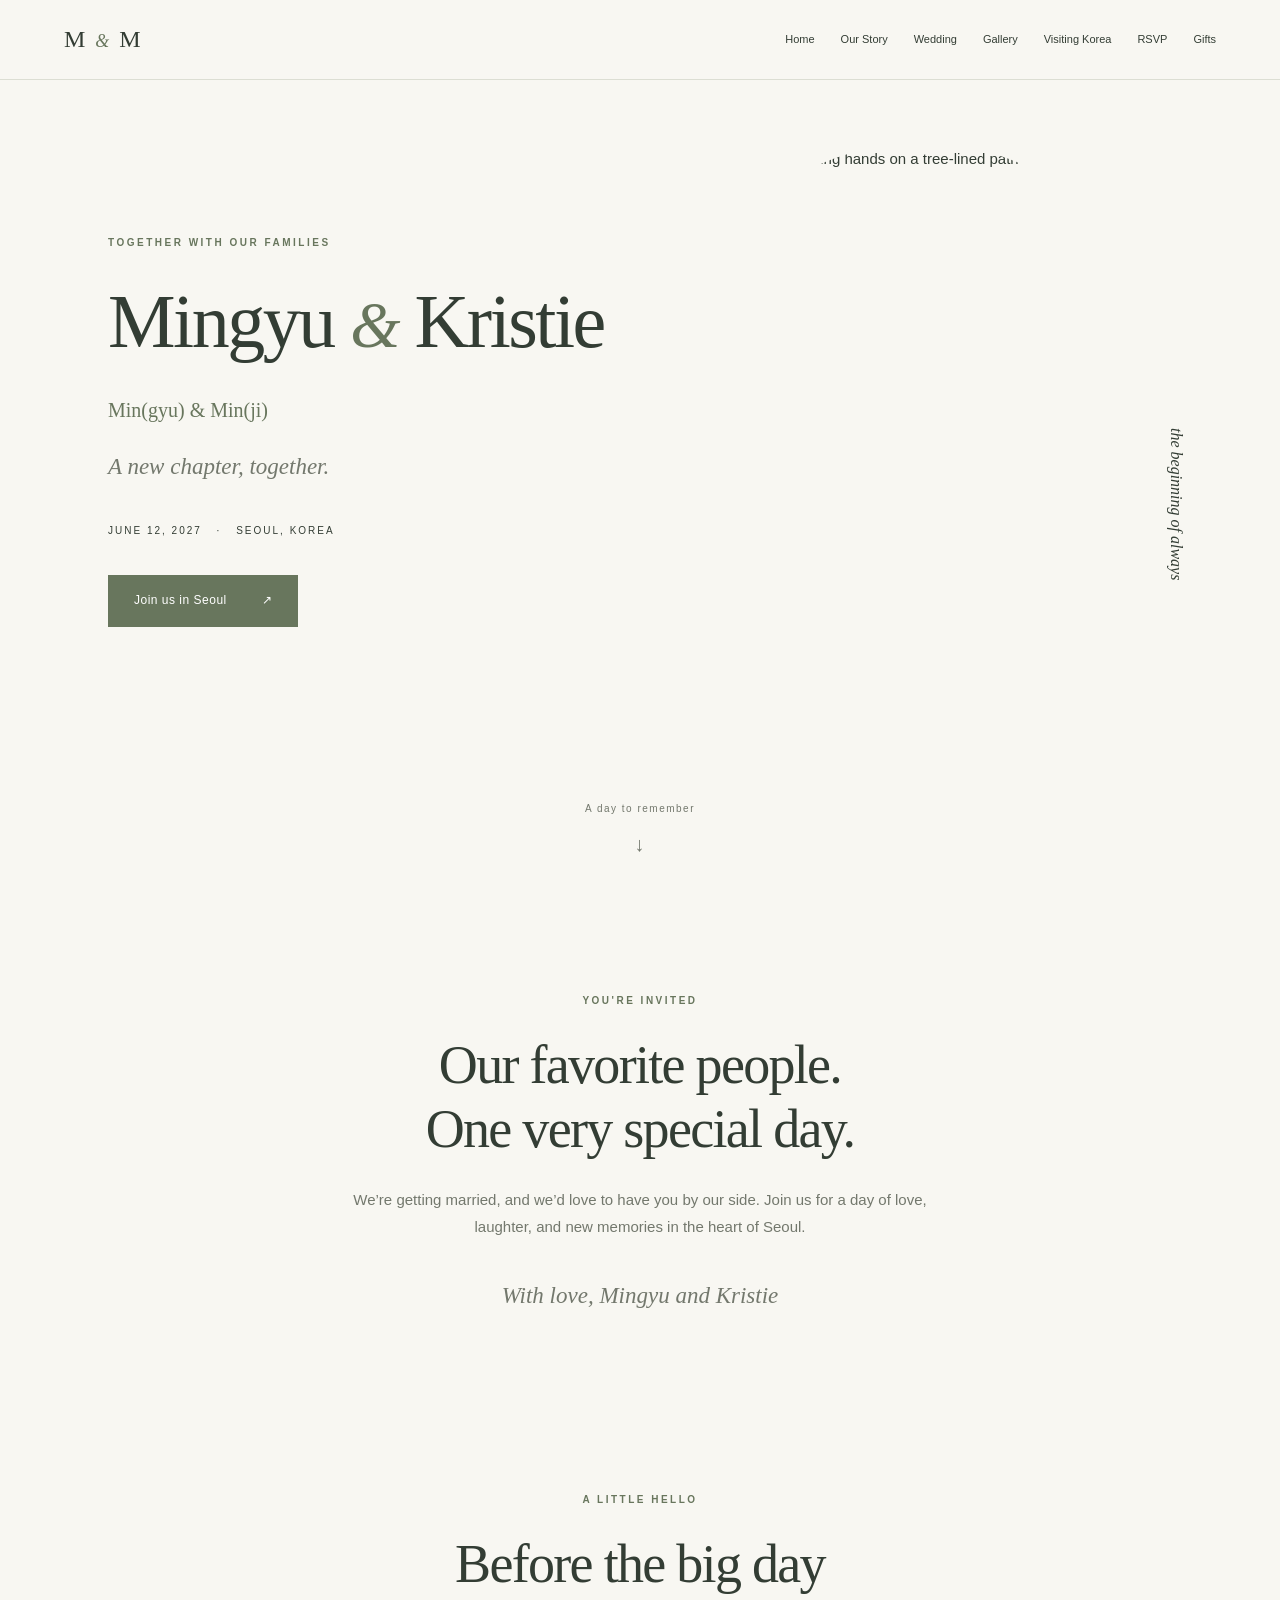
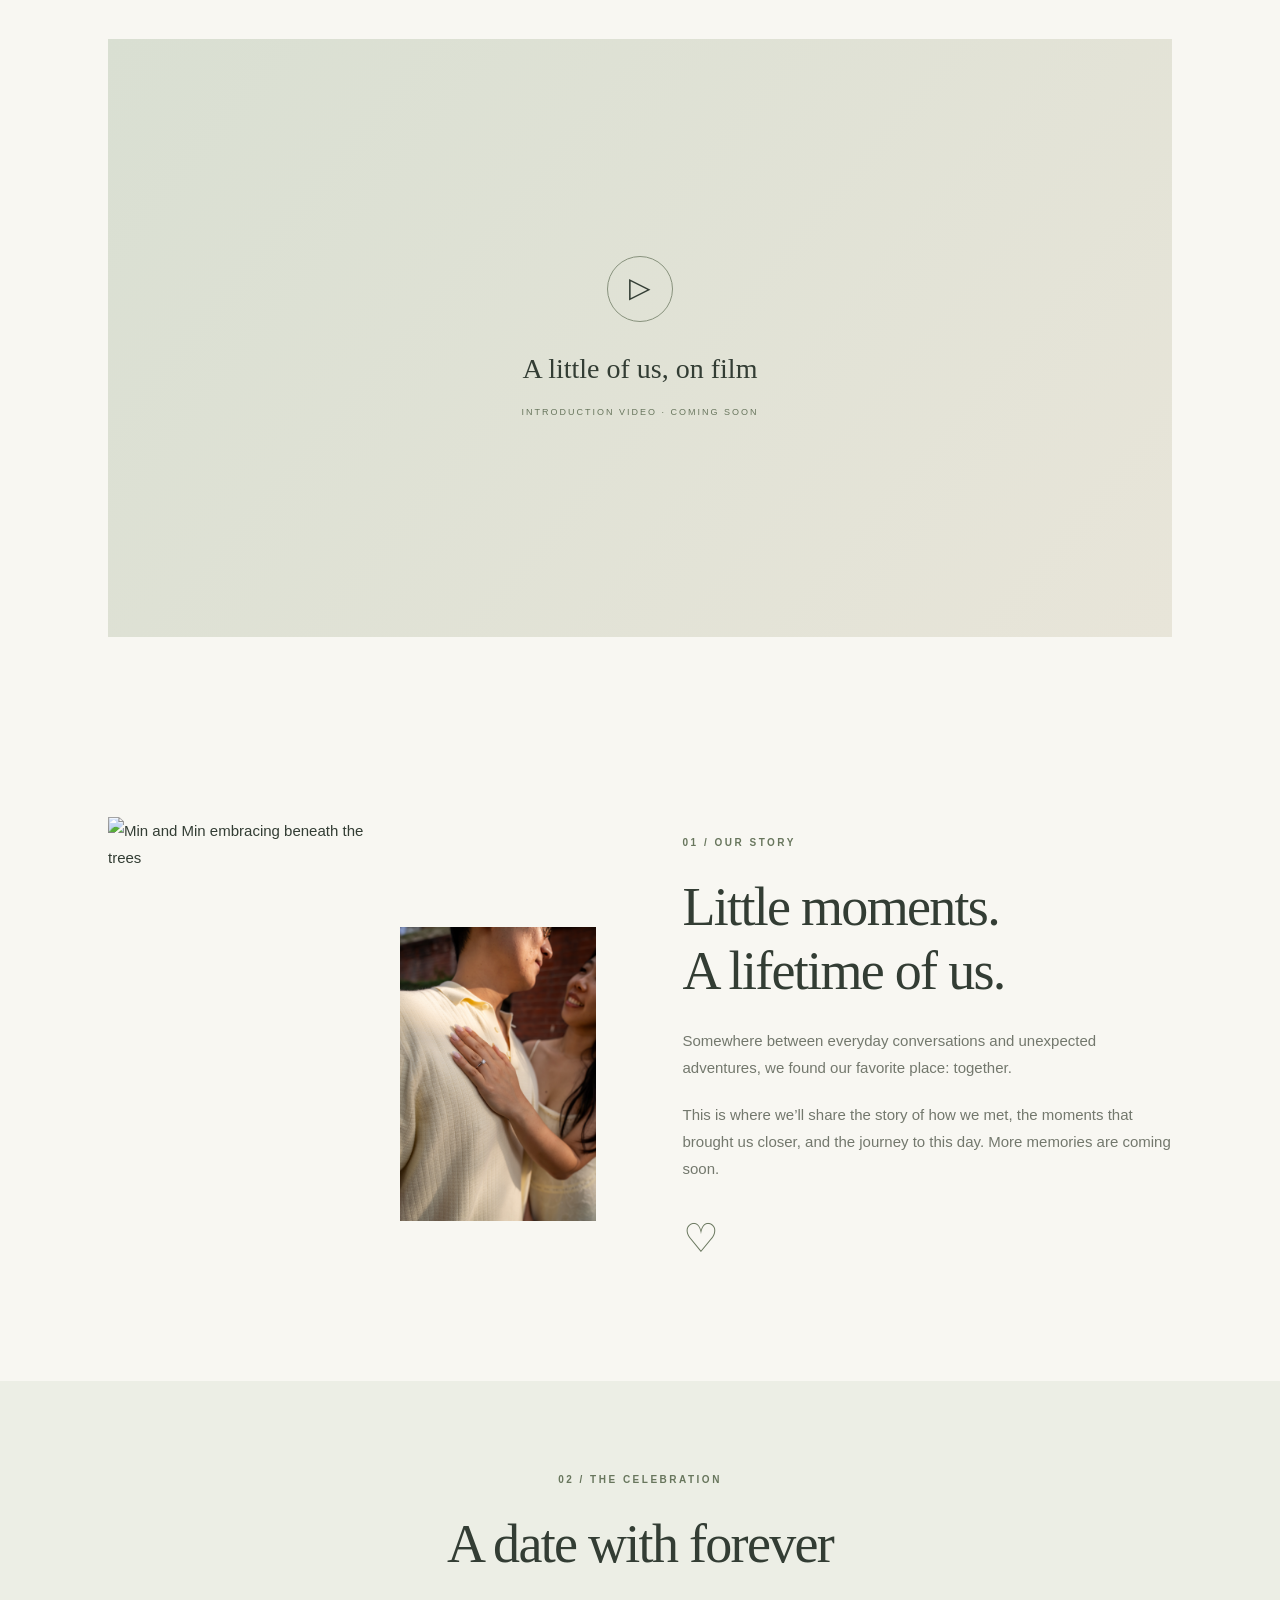
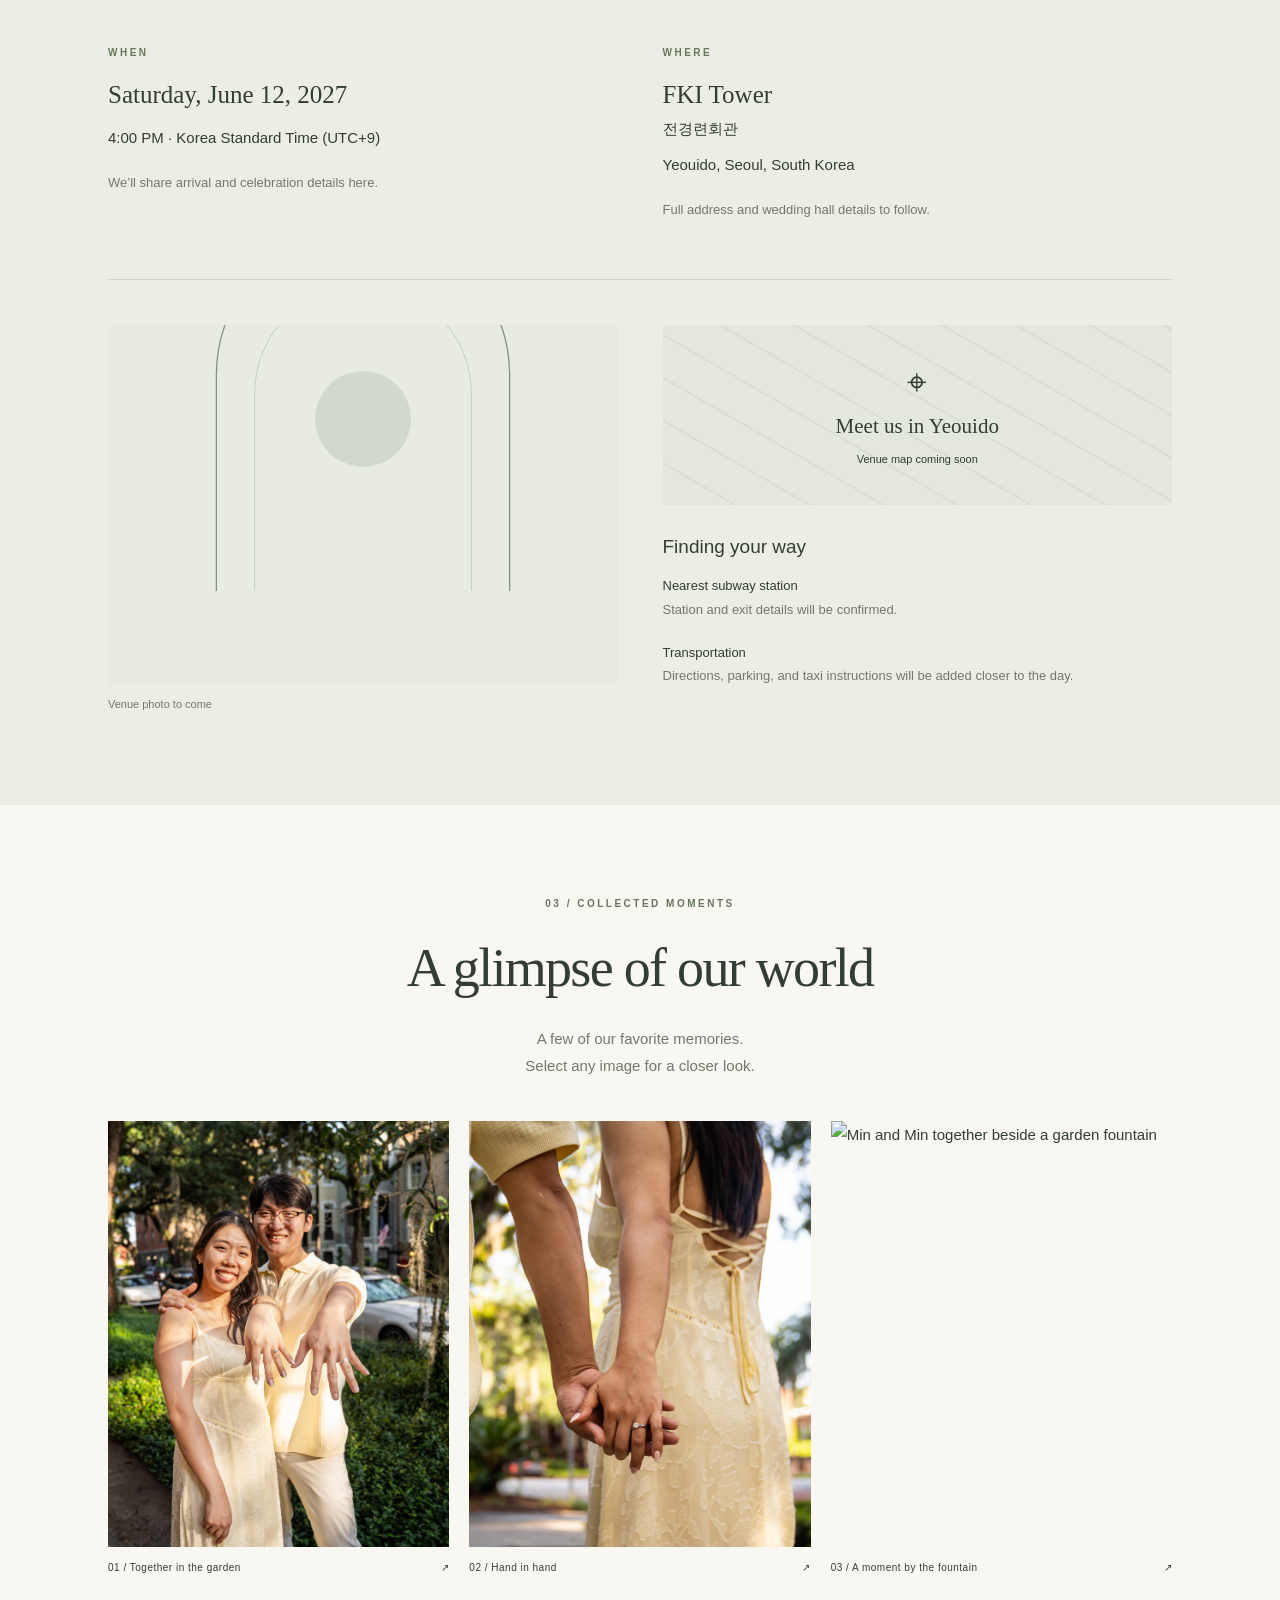
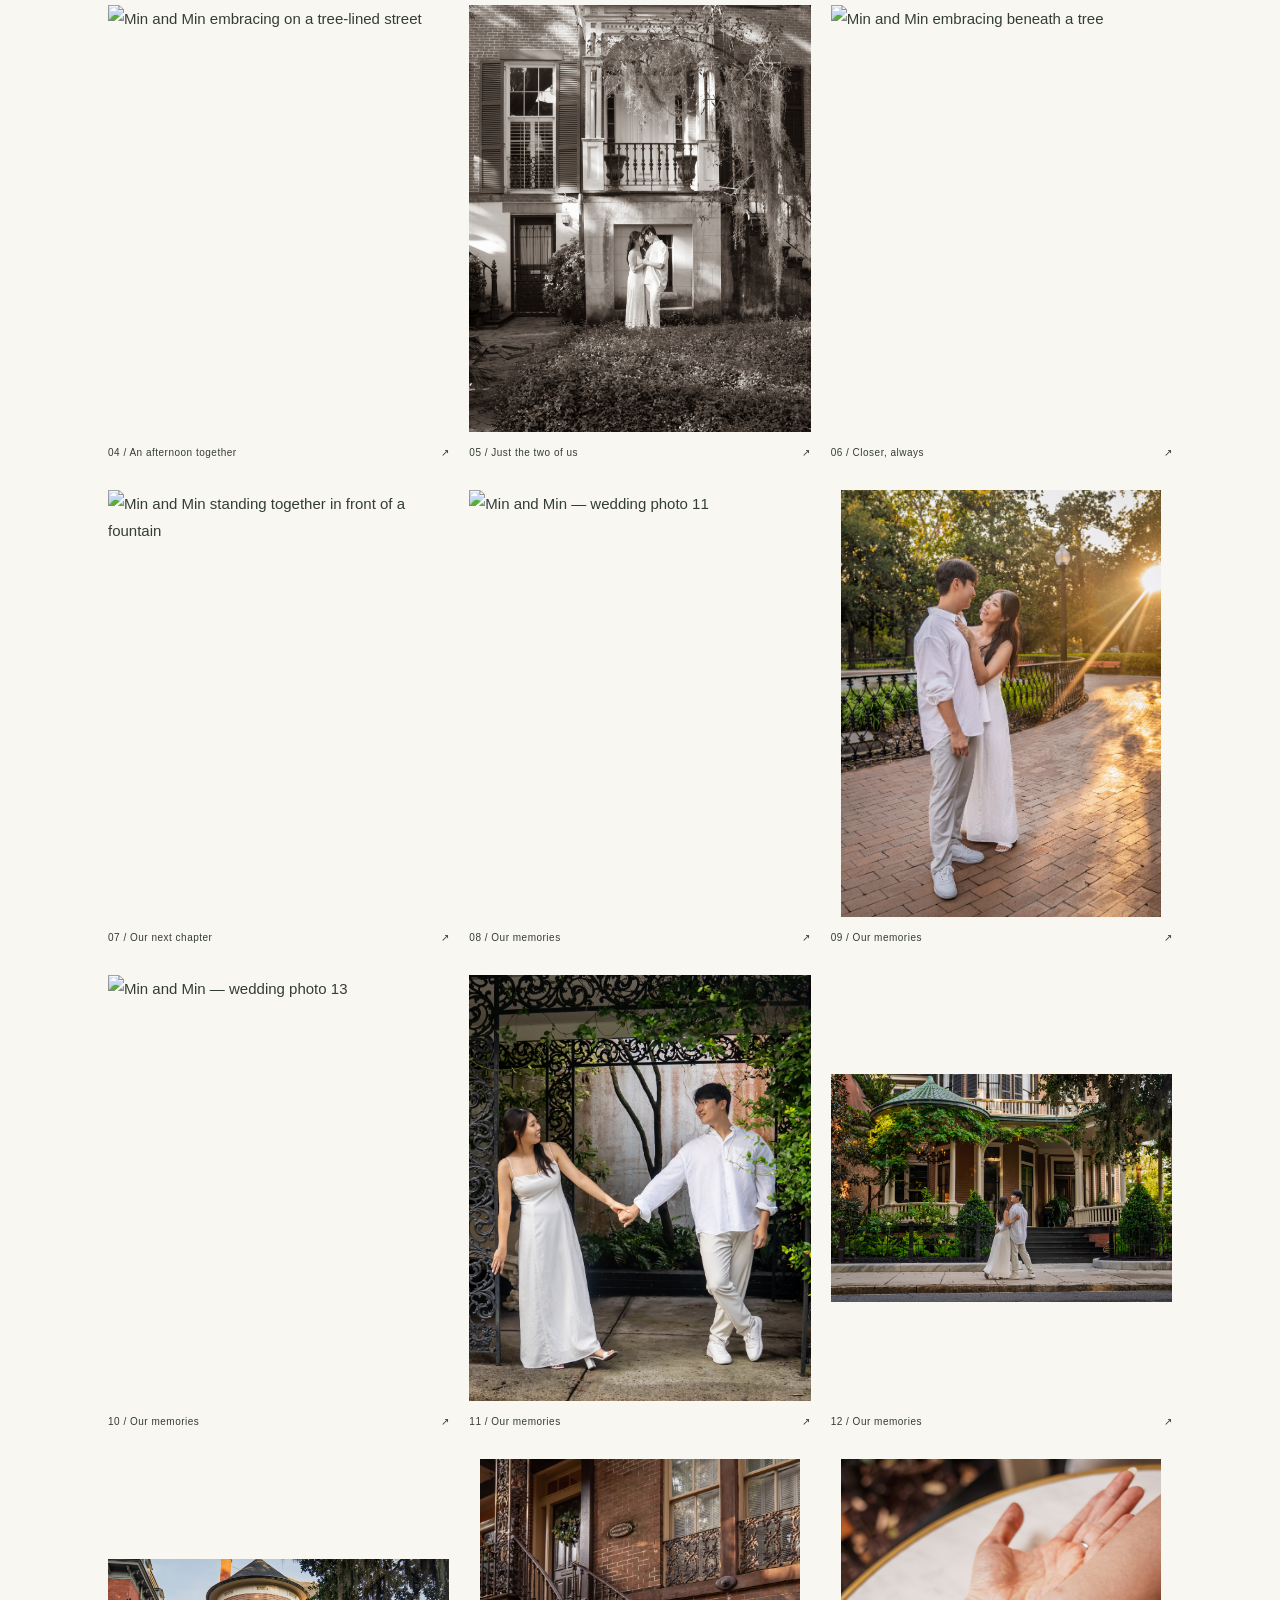
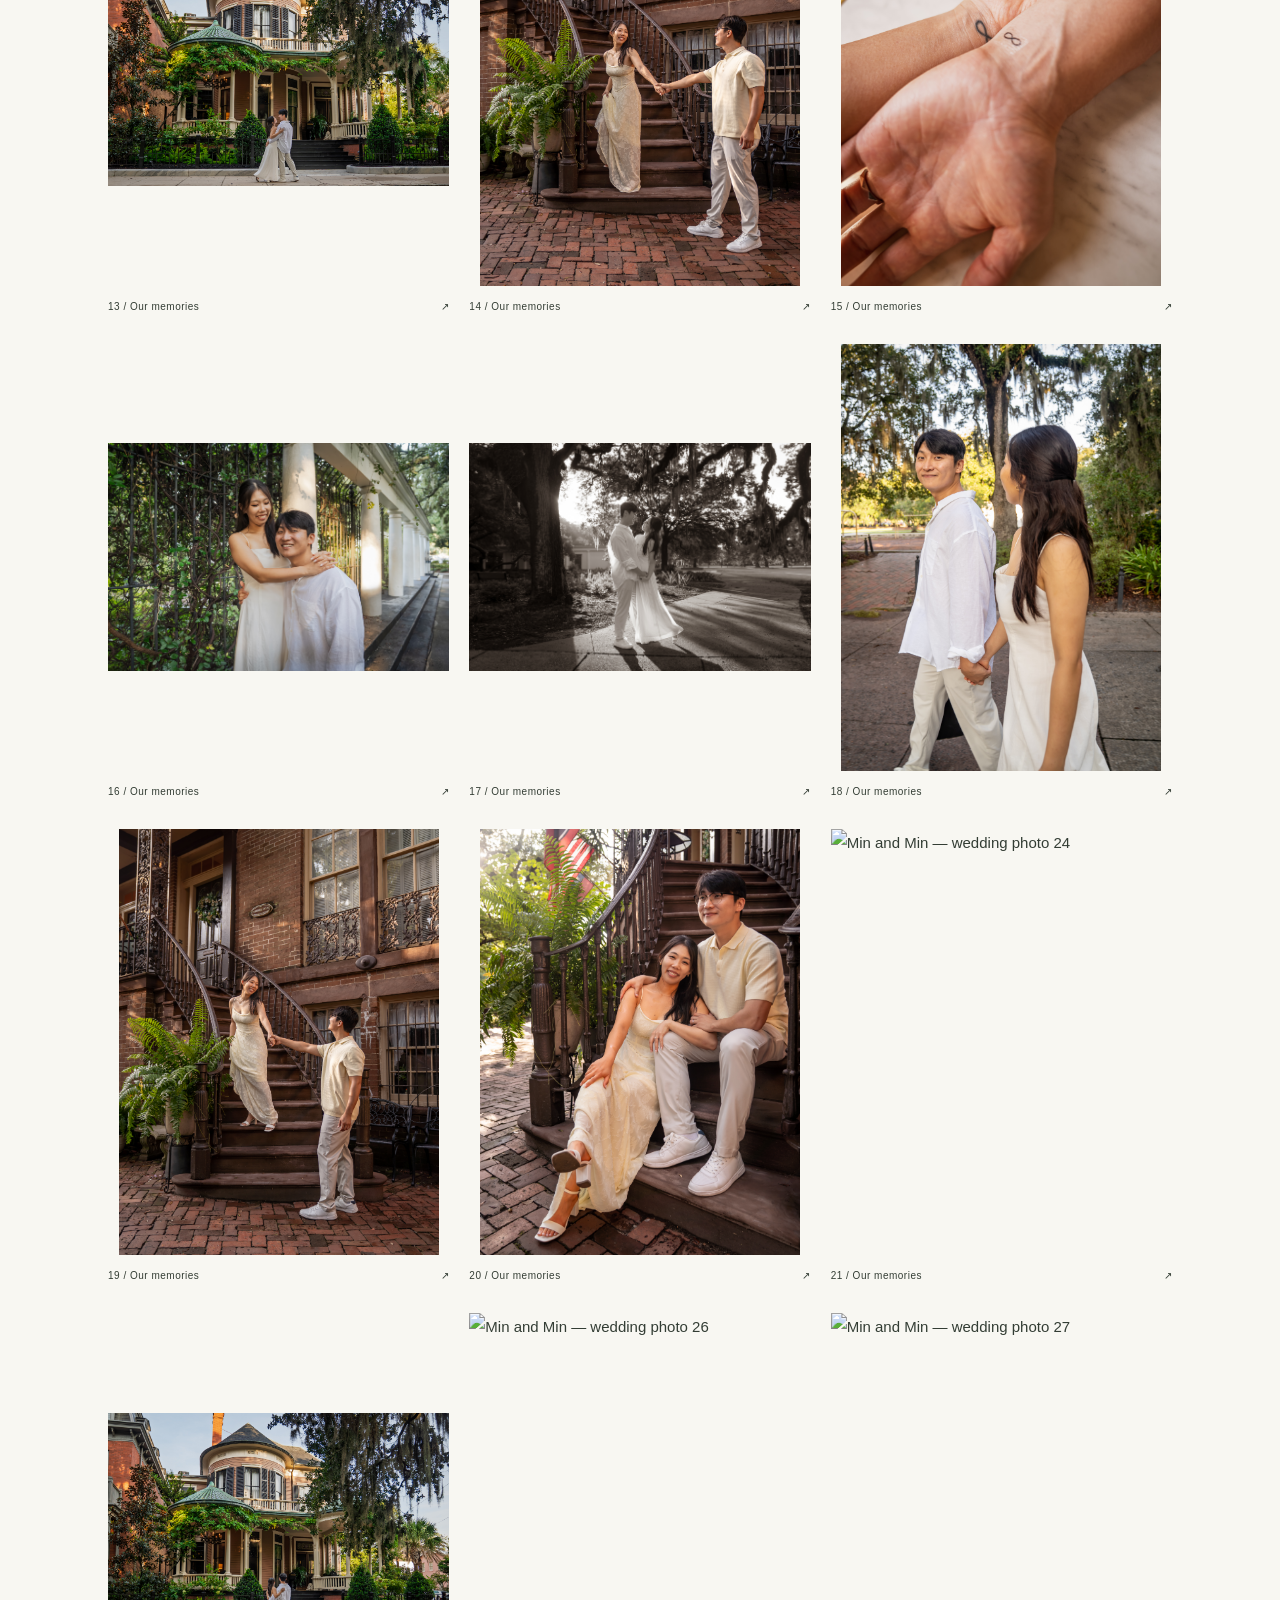
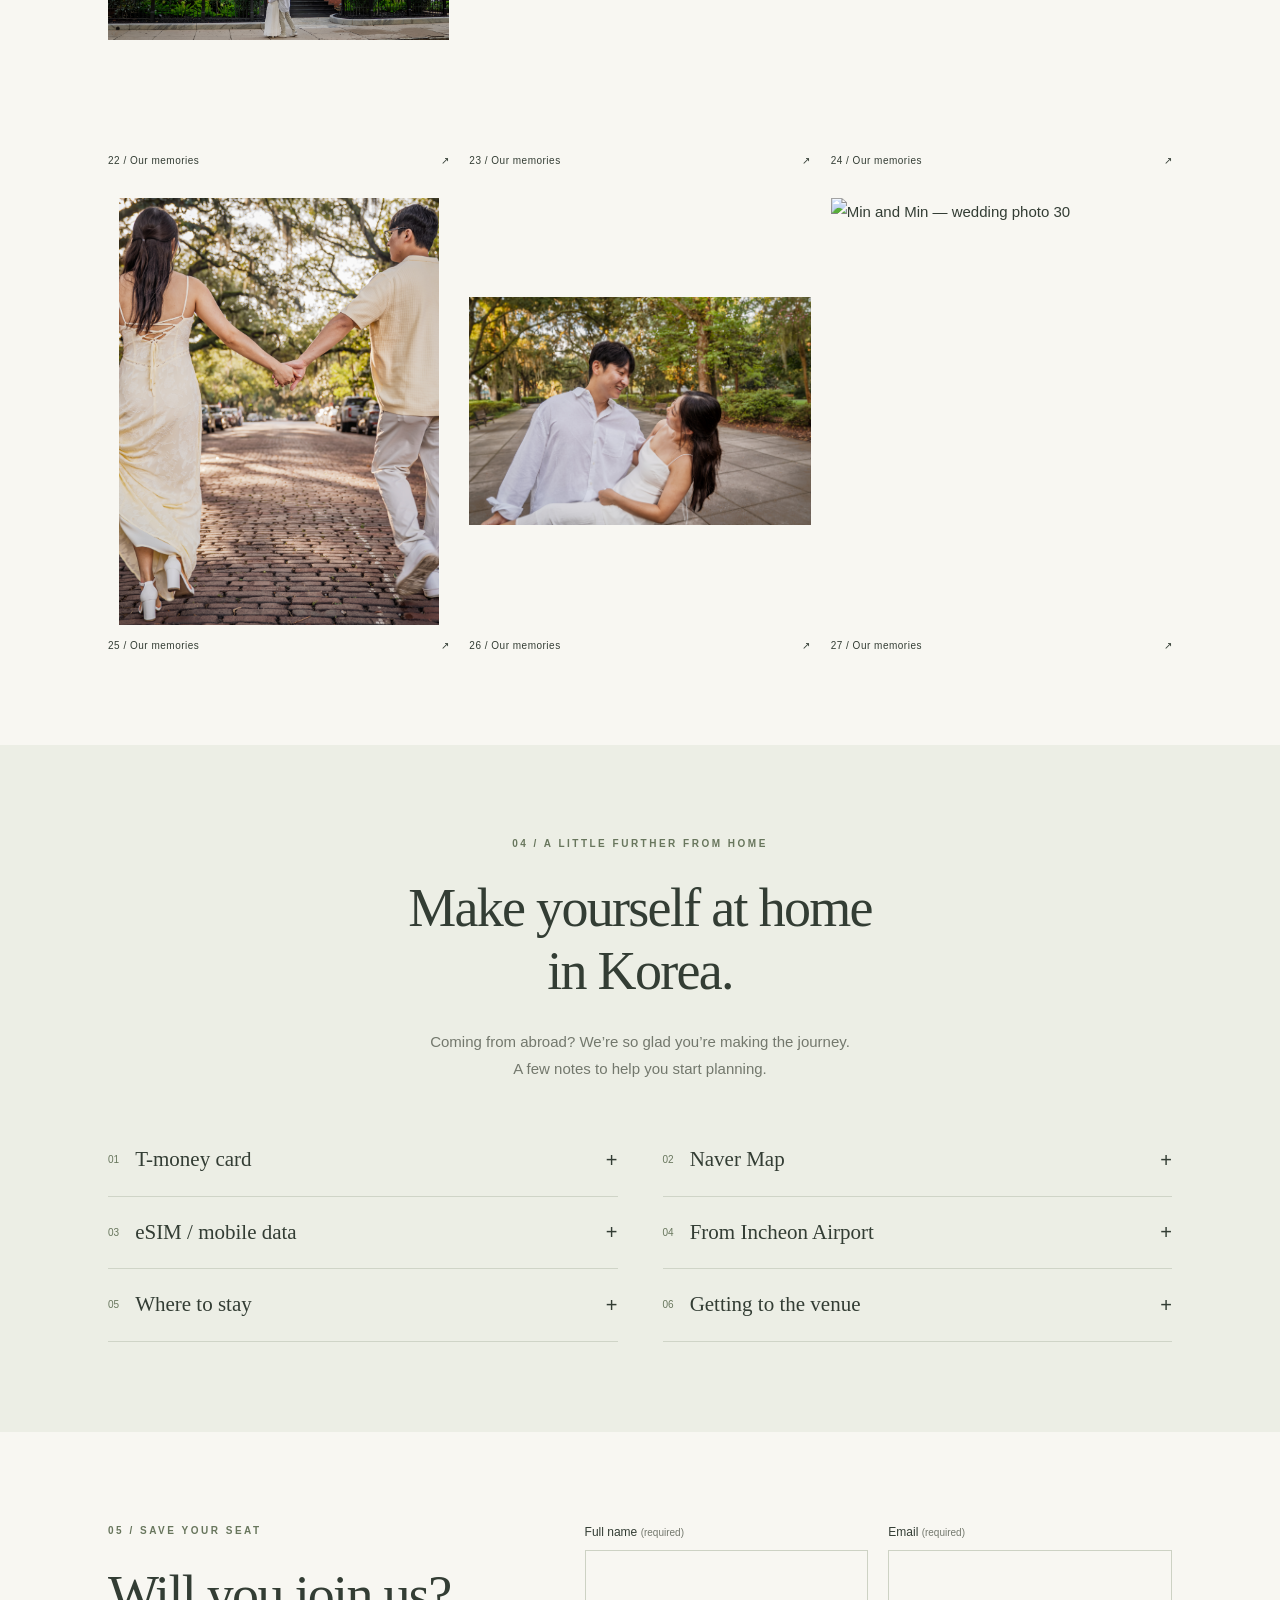
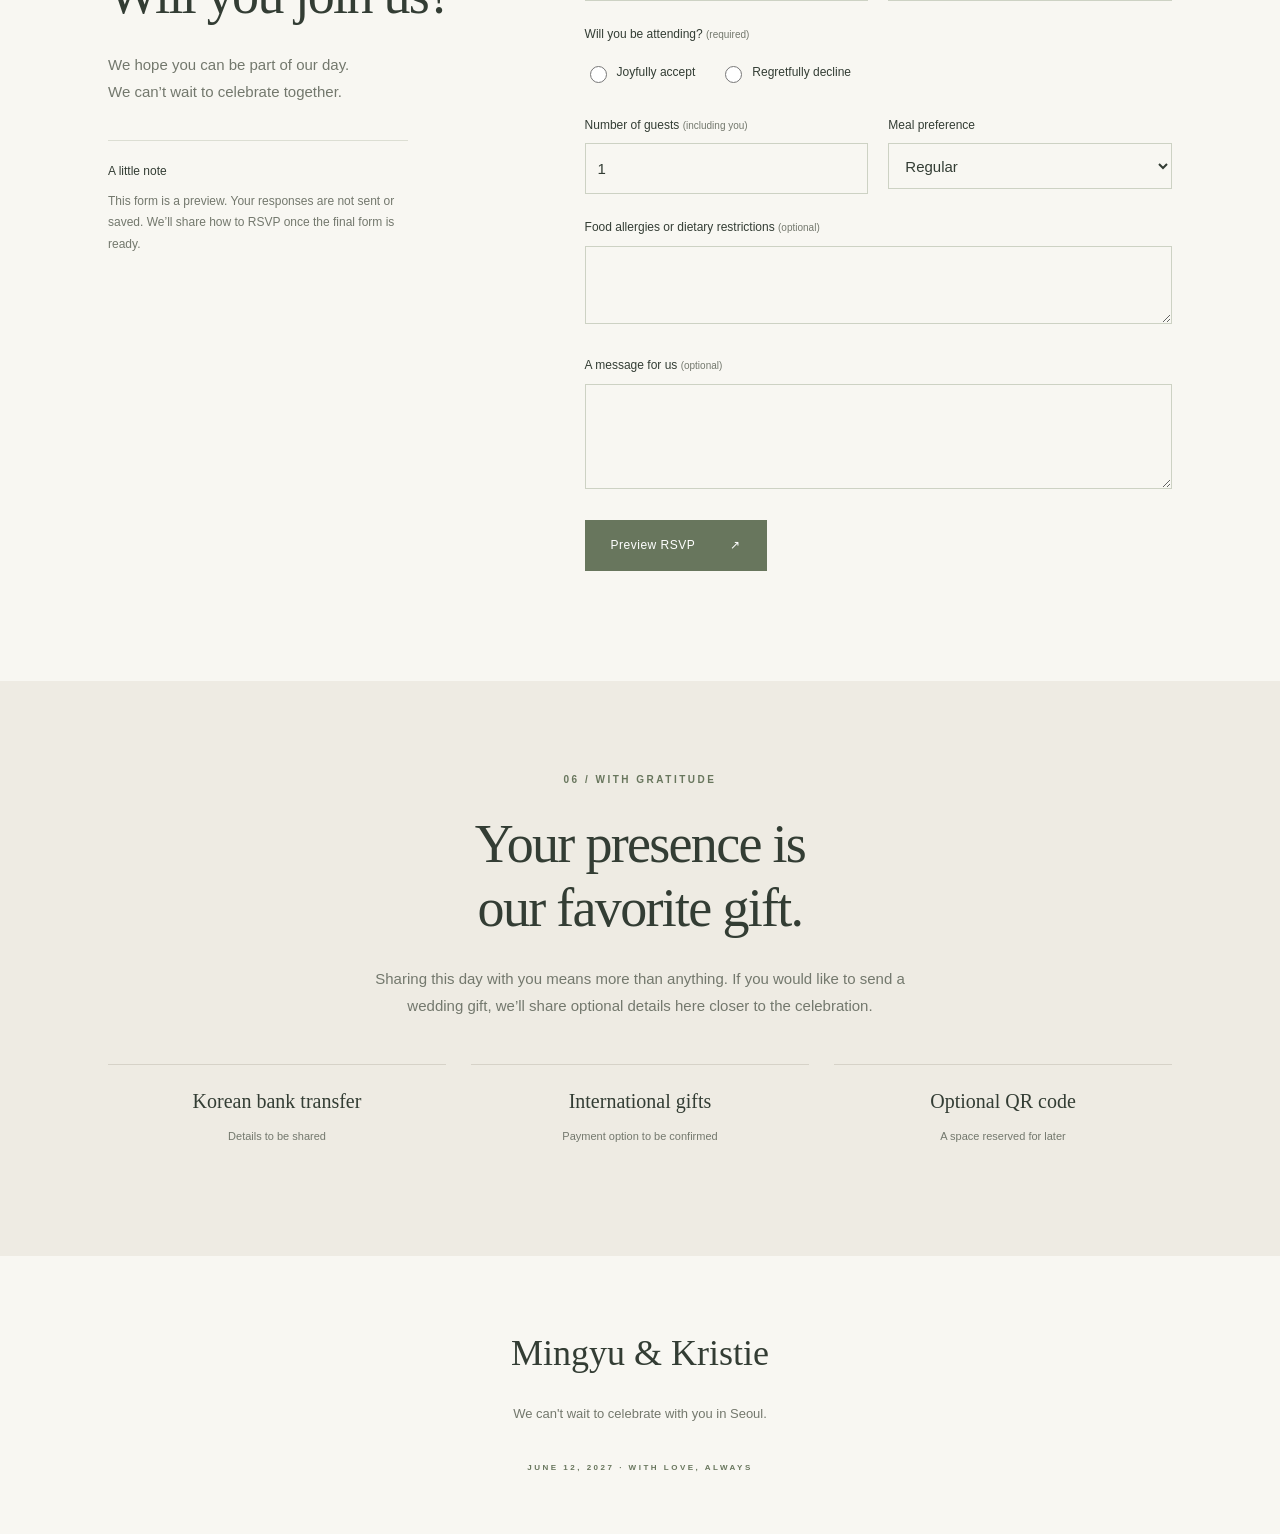
==== index.html @ 3c5099de "Remove unwanted generated background music" ====
<!doctype html>
<html lang="en">
<head>
  <meta charset="utf-8">
  <meta name="viewport" content="width=device-width, initial-scale=1">
  <meta name="theme-color" content="#f8f7f2">
  <meta name="description" content="Join Mingyu & Kristie for their wedding on June 12, 2027, at FKI Tower in Seoul, South Korea.">
  <title>Mingyu & Kristie · June 12, 2027</title>
  <link rel="icon" href="flowers.svg" type="image/svg+xml">
  <link rel="stylesheet" href="style.css?v=acoustic-song-5">
  <script src="main.js?v=acoustic-song-5" defer></script>
</head>
<body>
<a class="skip-link" href="#main">Skip to content</a>
<header class="site-header">
  <a class="monogram" href="#home" aria-label="Mingyu and Kristie home">M <span>&</span> M</a>
  <button class="menu-toggle" type="button" aria-expanded="false" aria-controls="navigation">Menu <span aria-hidden="true">☰</span></button>
  <nav id="navigation" aria-label="Main navigation">
    <a href="#home">Home</a><a href="#story">Our Story</a><a href="#wedding">Wedding</a><a href="#gallery">Gallery</a><a href="#visiting">Visiting Korea</a><a href="#rsvp">RSVP</a><a href="#gifts">Gifts</a>
  </nav>
</header>
<div class="music-control" hidden><button id="music-toggle" type="button" aria-pressed="false" aria-label="Play soft background music"><span aria-hidden="true">♫</span> <span id="music-label">Play music</span></button><span id="music-status" role="status" class="music-status"></span></div>
<main id="main">
<section id="home" class="hero section-wrap">
  <div class="hero-copy"><p class="eyebrow">Together with our families</p><h1>Mingyu <em>&</em> Kristie</h1><p class="hero-subtitle">Min(gyu) & Min(ji)</p><p class="hero-invitation">A new chapter, together.</p><div class="hero-date">JUNE 12, 2027 <span>·</span> SEOUL, KOREA</div><a class="button" href="#wedding">Join us in Seoul <span aria-hidden="true">↗</span></a></div>
  <figure class="hero-image"><img src="01-hero.jpg" alt="Min and Min holding hands on a tree-lined path" width="1800" height="1200" fetchpriority="high"><span class="image-note" aria-hidden="true">the beginning of always</span></figure>
  <a class="scroll-note" href="#welcome">A day to remember <span aria-hidden="true">↓</span></a>
</section>
<section id="welcome" class="welcome section-wrap reveal"><p class="eyebrow">You're invited</p><h2>Our favorite people.<br>One very special day.</h2><p>We’re getting married, and we’d love to have you by our side. Join us for a day of love, laughter, and new memories in the heart of Seoul.</p><p class="personal-note">With love, Mingyu and Kristie</p></section>
<section id="video" class="section-wrap reveal"><div class="section-heading"><p class="eyebrow">A little hello</p><h2>Before the big day</h2></div><div class="video-placeholder" role="img" aria-label="Introduction video placeholder. Our video is coming soon."><span class="play-symbol" aria-hidden="true">▷</span><p>A little of us, on film</p><span>INTRODUCTION VIDEO · COMING SOON</span></div></section>
<section id="story" class="story section-wrap reveal"><div class="story-images"><img src="02-story.jpg" alt="Min and Min embracing beneath the trees" width="1800" height="1200" loading="lazy"><img src="03-story.jpg" alt="A close-up of Min and Min together, with an engagement ring" width="1200" height="1800" loading="lazy"></div><div class="story-copy"><p class="eyebrow">01 / Our story</p><h2>Little moments.<br>A lifetime of us.</h2><p>Somewhere between everyday conversations and unexpected adventures, we found our favorite place: together.</p><p>This is where we’ll share the story of how we met, the moments that brought us closer, and the journey to this day. More memories are coming soon.</p><span class="small-flourish" aria-hidden="true">♡</span></div></section>
<section id="wedding" class="wedding reveal"><div class="section-wrap"><div class="section-heading"><p class="eyebrow">02 / The celebration</p><h2>A date with forever</h2></div><div class="details-grid"><div><p class="eyebrow">When</p><h3>Saturday, June 12, 2027</h3><p>4:00 PM · Korea Standard Time (UTC+9)</p><p class="muted">We’ll share arrival and celebration details here.</p></div><div><p class="eyebrow">Where</p><h3>FKI Tower <span lang="ko">전경련회관</span></h3><p>Yeouido, Seoul, South Korea</p><p class="muted">Full address and wedding hall details to follow.</p></div></div><div class="venue-grid"><figure><img src="seoul.svg" alt="Seoul skyline illustration, placeholder for the venue photo" width="800" height="1000" loading="lazy"><figcaption>Venue photo to come</figcaption></figure><div class="venue-info"><div class="map-placeholder"><span aria-hidden="true">⌖</span><strong>Meet us in Yeouido</strong><p>Venue map coming soon</p></div><h4>Finding your way</h4><p><strong>Nearest subway station</strong><br>Station and exit details will be confirmed.</p><p><strong>Transportation</strong><br>Directions, parking, and taxi instructions will be added closer to the day.</p></div></div></div></section>
<section id="gallery" class="section-wrap reveal"><div class="section-heading"><p class="eyebrow">03 / Collected moments</p><h2>A glimpse of our world</h2><p>A few of our favorite memories.<br>Select any image for a closer look.</p></div><div class="gallery-grid">
<button class="gallery-item" type="button" data-full="04-gallery.jpg" data-caption="Together in the garden"><img src="04-gallery.jpg" alt="Min and Min smiling together in a garden" width="1800" height="1200" loading="lazy"><span>01 / Together in the garden <span aria-hidden="true">↗</span></span></button>
<button class="gallery-item" type="button" data-full="05.jpg" data-caption="Hand in hand"><img src="05.jpg" alt="A close-up of Min and Min holding hands" width="1800" height="1200" loading="lazy"><span>02 / Hand in hand <span aria-hidden="true">↗</span></span></button>
<button class="gallery-item" type="button" data-full="06.jpg" data-caption="A moment by the fountain"><img src="06.jpg" alt="Min and Min together beside a garden fountain" width="1800" height="1200" loading="lazy"><span>03 / A moment by the fountain <span aria-hidden="true">↗</span></span></button>
<button class="gallery-item" type="button" data-full="07.jpg" data-caption="An afternoon together"><img src="07.jpg" alt="Min and Min embracing on a tree-lined street" width="1800" height="1200" loading="lazy"><span>04 / An afternoon together <span aria-hidden="true">↗</span></span></button>
<button class="gallery-item" type="button" data-full="08.jpg" data-caption="Just the two of us"><img src="08.jpg" alt="A black-and-white portrait of Min and Min outside a house" width="1800" height="1200" loading="lazy"><span>05 / Just the two of us <span aria-hidden="true">↗</span></span></button>
<button class="gallery-item" type="button" data-full="09.jpg" data-caption="Closer, always"><img src="09.jpg" alt="Min and Min embracing beneath a tree" width="1350" height="1800" loading="lazy"><span>06 / Closer, always <span aria-hidden="true">↗</span></span></button>
<button class="gallery-item" type="button" data-full="10.jpg" data-caption="Our next chapter"><img src="10.jpg" alt="Min and Min standing together in front of a fountain" width="1800" height="1200" loading="lazy"><span>07 / Our next chapter <span aria-hidden="true">↗</span></span></button>
<button class="gallery-item" type="button" data-full="11.jpg" data-caption="Our memories · 08"><img src="11.jpg" alt="Min and Min — wedding photo 11" loading="lazy"><span>08 / Our memories <span aria-hidden="true">↗</span></span></button>
<button class="gallery-item" type="button" data-full="12.jpg" data-caption="Our memories · 09"><img src="12.jpg" alt="Min and Min — wedding photo 12" loading="lazy"><span>09 / Our memories <span aria-hidden="true">↗</span></span></button>
<button class="gallery-item" type="button" data-full="13.jpg" data-caption="Our memories · 10"><img src="13.jpg" alt="Min and Min — wedding photo 13" loading="lazy"><span>10 / Our memories <span aria-hidden="true">↗</span></span></button>
<button class="gallery-item" type="button" data-full="14.jpg" data-caption="Our memories · 11"><img src="14.jpg" alt="Min and Min — wedding photo 14" loading="lazy"><span>11 / Our memories <span aria-hidden="true">↗</span></span></button>
<button class="gallery-item" type="button" data-full="15.jpg" data-caption="Our memories · 12"><img src="15.jpg" alt="Min and Min — wedding photo 15" loading="lazy"><span>12 / Our memories <span aria-hidden="true">↗</span></span></button>
<button class="gallery-item" type="button" data-full="16.jpg" data-caption="Our memories · 13"><img src="16.jpg" alt="Min and Min — wedding photo 16" loading="lazy"><span>13 / Our memories <span aria-hidden="true">↗</span></span></button>
<button class="gallery-item" type="button" data-full="17.jpg" data-caption="Our memories · 14"><img src="17.jpg" alt="Min and Min — wedding photo 17" loading="lazy"><span>14 / Our memories <span aria-hidden="true">↗</span></span></button>
<button class="gallery-item" type="button" data-full="18.jpg" data-caption="Our memories · 15"><img src="18.jpg" alt="Min and Min — wedding photo 18" loading="lazy"><span>15 / Our memories <span aria-hidden="true">↗</span></span></button>
<button class="gallery-item" type="button" data-full="19.jpg" data-caption="Our memories · 16"><img src="19.jpg" alt="Min and Min — wedding photo 19" loading="lazy"><span>16 / Our memories <span aria-hidden="true">↗</span></span></button>
<button class="gallery-item" type="button" data-full="20.jpg" data-caption="Our memories · 17"><img src="20.jpg" alt="Min and Min — wedding photo 20" loading="lazy"><span>17 / Our memories <span aria-hidden="true">↗</span></span></button>
<button class="gallery-item" type="button" data-full="21.jpg" data-caption="Our memories · 18"><img src="21.jpg" alt="Min and Min — wedding photo 21" loading="lazy"><span>18 / Our memories <span aria-hidden="true">↗</span></span></button>
<button class="gallery-item" type="button" data-full="22.jpg" data-caption="Our memories · 19"><img src="22.jpg" alt="Min and Min — wedding photo 22" loading="lazy"><span>19 / Our memories <span aria-hidden="true">↗</span></span></button>
<button class="gallery-item" type="button" data-full="23.jpg" data-caption="Our memories · 20"><img src="23.jpg" alt="Min and Min — wedding photo 23" loading="lazy"><span>20 / Our memories <span aria-hidden="true">↗</span></span></button>
<button class="gallery-item" type="button" data-full="24.jpg" data-caption="Our memories · 21"><img src="24.jpg" alt="Min and Min — wedding photo 24" loading="lazy"><span>21 / Our memories <span aria-hidden="true">↗</span></span></button>
<button class="gallery-item" type="button" data-full="25.jpg" data-caption="Our memories · 22"><img src="25.jpg" alt="Min and Min — wedding photo 25" loading="lazy"><span>22 / Our memories <span aria-hidden="true">↗</span></span></button>
<button class="gallery-item" type="button" data-full="26.jpg" data-caption="Our memories · 23"><img src="26.jpg" alt="Min and Min — wedding photo 26" loading="lazy"><span>23 / Our memories <span aria-hidden="true">↗</span></span></button>
<button class="gallery-item" type="button" data-full="27.jpg" data-caption="Our memories · 24"><img src="27.jpg" alt="Min and Min — wedding photo 27" loading="lazy"><span>24 / Our memories <span aria-hidden="true">↗</span></span></button>
<button class="gallery-item" type="button" data-full="28.jpg" data-caption="Our memories · 25"><img src="28.jpg" alt="Min and Min — wedding photo 28" loading="lazy"><span>25 / Our memories <span aria-hidden="true">↗</span></span></button>
<button class="gallery-item" type="button" data-full="29.jpg" data-caption="Our memories · 26"><img src="29.jpg" alt="Min and Min — wedding photo 29" loading="lazy"><span>26 / Our memories <span aria-hidden="true">↗</span></span></button>
<button class="gallery-item" type="button" data-full="30.jpg" data-caption="Our memories · 27"><img src="30.jpg" alt="Min and Min — wedding photo 30" loading="lazy"><span>27 / Our memories <span aria-hidden="true">↗</span></span></button>
</div></section>
<section id="visiting" class="travel reveal"><div class="section-wrap"><div class="section-heading"><p class="eyebrow">04 / A little further from home</p><h2>Make yourself at home<br>in Korea.</h2><p>Coming from abroad? We’re so glad you’re making the journey.<br>A few notes to help you start planning.</p></div><div class="travel-grid">
<details><summary><span>01</span> T-money card</summary><p>A rechargeable transit card can make getting around easier. We’ll add purchase and top-up tips before your trip.</p></details>
<details><summary><span>02</span> Naver Map</summary><p>Consider downloading Naver Map for local directions. We’ll share a venue pin and useful saved destinations here.</p></details>
<details><summary><span>03</span> eSIM / mobile data</summary><p>Check your phone’s eSIM compatibility before traveling. Provider options and arrival connectivity tips will follow.</p></details>
<details><summary><span>04</span> From Incheon Airport</summary><p>Airport rail, buses, and taxis offer ways into Seoul. Recommended routes and current details will be added once plans are finalized.</p></details>
<details><summary><span>05</span> Where to stay</summary><p>Yeouido is a convenient starting point for the wedding. Our suggested neighborhoods and hotel options are coming soon; no room block is confirmed yet.</p></details>
<details><summary><span>06</span> Getting to the venue</summary><p>We’ll add the exact entrance, subway exit, and a Korean address to show your taxi driver. Please check back closer to the wedding.</p></details>
</div></div></section>
<section id="rsvp" class="rsvp section-wrap reveal"><div class="rsvp-intro"><p class="eyebrow">05 / Save your seat</p><h2>Will you join us?</h2><p>We hope you can be part of our day.<br>We can’t wait to celebrate together.</p><div class="notice"><strong>A little note</strong><p>This form is a preview. Your responses are not sent or saved. We’ll share how to RSVP once the final form is ready.</p></div></div>
<form id="rsvp-form"><div class="form-grid"><div class="field"><label for="full-name">Full name <span>(required)</span></label><input id="full-name" name="fullName" autocomplete="name" maxlength="120" required></div><div class="field"><label for="email">Email <span>(required)</span></label><input id="email" name="email" type="email" autocomplete="email" maxlength="254" required></div></div><fieldset><legend>Will you be attending? <span>(required)</span></legend><div class="radio-options"><label><input type="radio" name="attending" value="yes" required> Joyfully accept</label><label><input type="radio" name="attending" value="no"> Regretfully decline</label></div></fieldset><div id="attendance-fields" class="form-grid"><div class="field"><label for="guests">Number of guests <span>(including you)</span></label><input id="guests" name="guests" type="number" min="1" max="20" step="1" value="1" required></div><div class="field"><label for="meal">Meal preference</label><select id="meal" name="meal" required><option value="regular">Regular</option><option value="vegetarian">Vegetarian</option></select></div></div><div class="field"><label for="dietary">Food allergies or dietary restrictions <span>(optional)</span></label><textarea id="dietary" name="dietary" rows="2" maxlength="1000"></textarea></div><div class="field"><label for="message">A message for us <span>(optional)</span></label><textarea id="message" name="message" rows="3" maxlength="2000"></textarea></div><button class="button" type="submit">Preview RSVP <span aria-hidden="true">↗</span></button><p id="form-status" role="status" aria-live="polite"></p></form></section>
<section id="gifts" class="gifts reveal"><div class="section-wrap"><p class="eyebrow">06 / With gratitude</p><h2>Your presence is<br>our favorite gift.</h2><p>Sharing this day with you means more than anything. If you would like to send a wedding gift, we’ll share optional details here closer to the celebration.</p><div class="gift-options"><div><h3>Korean bank transfer</h3><p>Details to be shared</p></div><div><h3>International gifts</h3><p>Payment option to be confirmed</p></div><div><h3>Optional QR code</h3><p>A space reserved for later</p></div></div></div></section>
</main>
<footer><a class="footer-names" href="#home">Mingyu & Kristie</a><p>We can't wait to celebrate with you in Seoul.</p><p class="eyebrow">JUNE 12, 2027 · WITH LOVE, ALWAYS</p></footer>
<dialog id="lightbox" aria-labelledby="lightbox-caption"><div class="lightbox-toolbar"><span>Collected moments</span><button type="button" id="lightbox-close" aria-label="Close photo viewer">Close ✕</button></div><img id="lightbox-image" alt=""><div class="lightbox-bottom"><button id="lightbox-prev" type="button" aria-label="Previous photo">←</button><p id="lightbox-caption"></p><button id="lightbox-next" type="button" aria-label="Next photo">→</button></div></dialog>
</body>
</html>
---- style.css ----
:root{--paper:#f8f7f2;--ink:#333d34;--muted:#73786d;--sage:#68765d;--line:#dcded3;--tint:#eceee5;--serif:Georgia,'Times New Roman',serif}*{box-sizing:border-box}html{scroll-behavior:smooth;scroll-padding-top:95px}body{margin:0;background:var(--paper);color:var(--ink);font-family:Arial,Helvetica,sans-serif;font-size:15px;line-height:1.8}body.modal-open{overflow:hidden}button,input,select,textarea{font:inherit}a{color:inherit}button,a,input,textarea,select{-webkit-tap-highlight-color:transparent}button{cursor:pointer}button:focus-visible,a:focus-visible,summary:focus-visible{outline:2px solid var(--sage);outline-offset:5px}img{display:block;width:100%;height:auto}figure{margin:0}h1,h2,h3,h4,p{margin-top:0}h1,h2,h3{font-family:var(--serif);font-weight:400}h2{font-size:clamp(34px,4.4vw,54px);line-height:1.18;letter-spacing:-1.7px;margin-bottom:24px}h3{font-size:25px;line-height:1.4;margin-bottom:12px}h4{font-weight:500;font-size:19px}p{margin-bottom:20px}section[id]{scroll-margin-top:20px}.section-wrap{max-width:1120px;padding:90px 28px;margin:auto}.eyebrow{font-size:10px;letter-spacing:2.5px;text-transform:uppercase;font-weight:600;margin-bottom:24px;color:var(--sage)}.muted{color:var(--muted);font-size:13px}.site-header{position:sticky;top:0;z-index:10;background:rgba(248,247,242,.97);border-bottom:1px solid var(--line);min-height:78px;display:flex;align-items:center;justify-content:space-between;padding:18px 5%}.monogram{text-decoration:none;font-family:var(--serif);font-size:24px;letter-spacing:2px;white-space:nowrap}.monogram span{font-style:italic;font-size:18px;color:var(--sage)}nav{display:flex;gap:26px}nav a{text-decoration:none;font-size:11px}nav a:hover{color:var(--sage);text-decoration:underline;text-underline-offset:6px}.menu-toggle{display:none;background:none;border:0;color:var(--ink);padding:8px}.skip-link{position:fixed;top:-100px;z-index:30;background:var(--ink);color:white;padding:12px}.skip-link:focus{top:0}.hero{display:grid;grid-template-columns:1fr 1fr;gap:60px;align-items:center;padding-top:65px;padding-bottom:30px}.hero h1{font-size:clamp(65px,8vw,100px);letter-spacing:-5px;line-height:1.05;margin:30px 0}.hero h1 em{font-weight:400;color:var(--sage);font-size:.85em}.hero-invitation{font-family:var(--serif);font-size:23px;font-style:italic;color:var(--muted)}.hero-date{font-size:10px;letter-spacing:2px;margin:35px 0}.hero-date span{margin:0 10px}.button{display:inline-flex;gap:35px;justify-content:space-between;align-items:center;background:var(--sage);color:white;border:1px solid var(--sage);padding:14px 25px;text-decoration:none;font-size:12px;letter-spacing:.5px;min-height:48px}.button:hover{background:#536149}.hero-image{position:relative;padding:0 20px}.hero-image img{border-radius:220px 220px 3px 3px;max-height:570px;object-fit:cover}.hero-image figcaption{text-align:center;font-size:10px;color:var(--muted);margin-top:12px}.image-note{position:absolute;right:-18px;bottom:135px;writing-mode:vertical-rl;font-family:var(--serif);font-size:16px;font-style:italic}.scroll-note{grid-column:1/-1;text-align:center;font-size:10px;letter-spacing:1.5px;text-decoration:none;color:var(--muted);padding-top:25px}.scroll-note span{display:block;font-size:20px;padding-top:8px}.welcome{max-width:640px;text-align:center;padding-top:100px;padding-bottom:65px}.welcome>p:not(.eyebrow){color:var(--muted)}.personal-note{font-family:var(--serif);font-style:italic;font-size:23px;padding-top:15px}.section-heading{text-align:center;margin:0 auto 42px;max-width:650px}.section-heading>p:not(.eyebrow){color:var(--muted)}.video-placeholder{aspect-ratio:16/9;display:flex;align-items:center;justify-content:center;flex-direction:column;background:linear-gradient(130deg,#d9dfd2,#e8e5d9);padding:25px;text-align:center}.play-symbol{border:1px solid #88927d;border-radius:50%;width:66px;height:66px;display:grid;place-items:center;font-size:28px;margin-bottom:22px}.video-placeholder p{font-family:var(--serif);font-size:28px;margin-bottom:10px}.video-placeholder>span:last-child{font-size:9px;letter-spacing:2px;color:var(--sage)}.story{display:grid;grid-template-columns:1fr 1fr;gap:85px;align-items:center}.story-images{display:flex;align-items:flex-start;gap:18px;padding-bottom:70px}.story-images img{width:56%;object-fit:cover}.story-images img+img{width:40%;margin-top:110px}.story-copy p:not(.eyebrow){color:var(--muted)}.small-flourish{font-size:40px;color:var(--sage)}.wedding,.travel{background:var(--tint)}.details-grid{display:grid;grid-template-columns:1fr 1fr;gap:45px;padding:25px 0 38px;border-bottom:1px solid #d0d5c7}.details-grid .eyebrow{margin-bottom:15px}.details-grid h3 span{font-family:Arial,sans-serif;font-size:15px;display:block;margin-top:6px}.venue-grid{display:grid;grid-template-columns:1fr 1fr;gap:45px;margin-top:45px}.venue-grid figure img{height:360px;object-fit:cover;object-position:center 65%}.venue-grid figcaption{font-size:11px;color:var(--muted);padding-top:10px}.map-placeholder{background:repeating-linear-gradient(30deg,transparent,transparent 35px,#d9ded1 36px,#d9ded1 37px),#e3e7dc;min-height:180px;text-align:center;display:flex;flex-direction:column;align-items:center;justify-content:center;margin-bottom:25px}.map-placeholder>span{font-size:35px;line-height:1.5}.map-placeholder strong{font-family:var(--serif);font-size:21px;font-weight:400}.map-placeholder p{font-size:11px;margin:4px 0}.venue-info h4{margin-bottom:10px}.venue-info>p{font-size:13px;color:var(--muted)}.venue-info strong{font-weight:500;color:var(--ink)}.gallery-grid{display:grid;grid-template-columns:repeat(3,1fr);gap:28px 20px}.gallery-item{border:0;padding:0;background:none;color:var(--ink);text-align:left;min-width:0}.gallery-item img{aspect-ratio:4/5;object-fit:cover;transition:filter .3s}.gallery-item:hover img{filter:brightness(.95)}.gallery-item>span{display:flex;justify-content:space-between;font-size:10px;letter-spacing:.5px;margin-top:12px}.travel-grid{display:grid;grid-template-columns:1fr 1fr;gap:0 45px}details{border-bottom:1px solid #cfd4c7;padding:20px 0}summary{cursor:pointer;list-style:none;display:flex;align-items:center;gap:16px;font-family:var(--serif);font-size:21px;line-height:1.5}summary::-webkit-details-marker{display:none}summary span{font-family:Arial,sans-serif;font-size:10px;color:var(--sage)}summary:after{content:'+';margin-left:auto;font-family:Arial,sans-serif;font-size:20px;font-weight:300}details[open] summary:after{content:'−'}details p{font-size:13px;color:#606b59;padding:18px 20px 0 32px;margin:0}.rsvp{display:grid;grid-template-columns:.8fr 1.2fr;gap:85px}.rsvp-intro>p:not(.eyebrow){color:var(--muted)}.notice{border-top:1px solid var(--line);margin-top:35px;padding-top:20px;font-size:12px;max-width:300px}.notice strong{font-weight:500}.notice p{color:var(--muted);margin-top:8px}form{min-width:0}.form-grid{display:grid;grid-template-columns:1fr 1fr;gap:20px}.field{margin-bottom:23px}label,legend{font-size:12px}label span,legend span{font-size:10px;color:var(--muted)}.field>label{display:block;margin-bottom:7px}input:not([type=radio]),textarea,select{width:100%;border:1px solid #cdd2c4;background:transparent;padding:11px 12px;border-radius:0;min-height:46px;color:var(--ink)}input:focus,textarea:focus,select:focus{outline:2px solid var(--sage);outline-offset:2px}textarea{resize:vertical}fieldset{border:0;padding:0;margin:0 0 25px}legend{padding:0;margin-bottom:10px}.radio-options{display:flex;flex-wrap:wrap;gap:12px 25px}.radio-options label{display:flex;align-items:center;gap:7px;min-height:34px}input[type=radio]{accent-color:var(--sage);width:17px;height:17px}#form-status{font-size:13px;margin-top:18px;color:var(--sage)}.gifts{background:#eeebe3;text-align:center}.gifts .section-wrap>p:not(.eyebrow){max-width:550px;margin-left:auto;margin-right:auto;color:var(--muted)}.gift-options{display:grid;grid-template-columns:repeat(3,1fr);margin-top:45px;gap:25px}.gift-options>div{border-top:1px solid #d6d2c8;padding-top:22px}.gift-options h3{font-size:20px}.gift-options p{font-size:11px;color:var(--muted)}footer{text-align:center;padding:65px 25px 35px}footer p{font-size:13px;color:var(--muted)}.footer-names{font-family:var(--serif);font-size:36px;text-decoration:none;display:block;margin-bottom:16px}footer .eyebrow{font-size:8px;margin-top:35px}dialog{border:0;background:var(--paper);padding:20px;width:min(800px,96vw);max-height:94dvh;color:var(--ink)}dialog::backdrop{background:#20291fe6}dialog[open]{display:flex;flex-direction:column}#lightbox-image{width:100%;height:65dvh;object-fit:contain;min-height:0}.lightbox-toolbar,.lightbox-bottom{display:flex;align-items:center;justify-content:space-between;gap:15px;font-size:12px}.lightbox-toolbar{margin-bottom:15px}.lightbox-toolbar button,.lightbox-bottom button{background:none;border:1px solid var(--line);color:var(--ink);min-height:44px;min-width:44px;padding:6px 12px}.lightbox-bottom{margin-top:15px}.lightbox-bottom p{margin:0;text-align:center;font-size:12px}.reveal{animation:appear .7s ease both}@keyframes appear{from{opacity:.6;transform:translateY(8px)}to{opacity:1;transform:translateY(0)}}[hidden]{display:none!important}@media(min-width:1500px){.section-wrap{max-width:1200px}}@media(max-width:900px){nav{gap:15px}.hero{gap:25px}.story,.rsvp{gap:35px}.hero h1{font-size:72px}.hero-date{letter-spacing:1px}}@media(max-width:700px){html{scroll-padding-top:78px}.site-header{padding:12px 24px;min-height:67px;flex-wrap:wrap}.monogram{font-size:22px}.menu-toggle{display:block;font-size:12px}.menu-toggle span{margin-left:10px}nav{width:100%;display:grid;grid-template-columns:1fr 1fr;gap:0;padding:15px 0 5px}nav a{padding:10px 0;font-size:13px}.js nav:not(.is-open){display:none}.section-wrap{padding:65px 24px}.hero{grid-template-columns:1fr;gap:30px;padding-top:45px;padding-bottom:20px;text-align:center}.hero .eyebrow{font-size:9px;margin-bottom:20px}.hero h1{font-size:76px;margin:20px 0}.hero-invitation{font-size:21px;margin-bottom:22px}.hero-date{font-size:9px;margin:22px 0}.hero .button{margin-top:4px}.hero-image{max-width:440px;width:100%;margin:10px auto 0;padding:0 15px}.hero-image img{max-height:470px}.image-note{right:-8px;font-size:13px;bottom:100px}.scroll-note{padding-top:0}.welcome{padding-top:65px;padding-bottom:35px}.welcome h2{font-size:34px}.video-placeholder{aspect-ratio:4/3}.video-placeholder p{font-size:24px}.video-placeholder>span:last-child{font-size:8px}.play-symbol{width:52px;height:52px;font-size:24px;margin-bottom:16px}.story{grid-template-columns:1fr;gap:25px}.story-images{padding-bottom:20px;order:2;max-width:460px}.story-images img+img{margin-top:65px}.story-copy{order:1}.details-grid,.venue-grid{grid-template-columns:1fr;gap:25px}.details-grid{padding-top:0}.details-grid h3{font-size:24px}.details-grid .muted{margin-bottom:5px}.venue-grid{margin-top:30px}.venue-grid figure img{height:260px}.gallery-grid{grid-template-columns:repeat(2,1fr);gap:22px 12px}.gallery-item>span{font-size:9px;letter-spacing:0}.travel-grid{grid-template-columns:1fr}summary{font-size:21px}details{padding:19px 0}.rsvp{grid-template-columns:1fr;gap:20px}.notice{max-width:none;margin-top:25px}.form-grid{grid-template-columns:1fr;gap:0}.gift-options{grid-template-columns:1fr;gap:5px;margin-top:35px}.gift-options>div{padding-top:20px}.gift-options h3{margin-bottom:6px}.section-heading{margin-bottom:32px}dialog{padding:15px}.lightbox-toolbar{font-size:11px}}@media(prefers-reduced-motion:reduce){html{scroll-behavior:auto}.reveal{animation:none}*{transition:none!important}}

/* Photo framing: full compositions in story/lightbox; gentle display crops elsewhere. */
.hero-image img{aspect-ratio:4/5;object-fit:cover;object-position:48% 50%}
.story-images img{height:auto;object-fit:contain;object-position:center}
.gallery-item img{object-position:50% 50%}
.gallery-item:nth-child(4) img{object-position:52% 50%}
.gallery-item:nth-child(6) img{object-position:50% 60%}
/* Preserve the full frame of additional photos until individual crops are reviewed. */
.gallery-item:nth-child(n+8) img{object-fit:contain;object-position:center;background:var(--paper)}

/* Names retain the existing hero layout at phone and desktop widths. */
.hero h1{font-size:clamp(48px,6vw,76px);letter-spacing:-2.5px}
.hero-subtitle{font-family:var(--serif);font-size:20px;color:var(--sage);margin:0 0 18px}
@media(max-width:700px){.hero h1{font-size:clamp(44px,10vw,70px);letter-spacing:-2px}.hero-subtitle{font-size:19px}}

.music-control{position:fixed;right:20px;bottom:20px;z-index:11;max-width:calc(100vw - 40px)}
.music-control button{border:1px solid var(--line);border-radius:24px;background:var(--paper);color:var(--ink);padding:10px 17px;min-height:44px;font-size:12px;box-shadow:0 3px 16px #333d3410}
.music-control button>span:first-child{margin-right:6px;color:var(--sage)}
.music-control button[aria-pressed=true]{border-color:var(--sage)}
.music-status{display:block;max-width:240px;font-size:11px;background:var(--paper)}
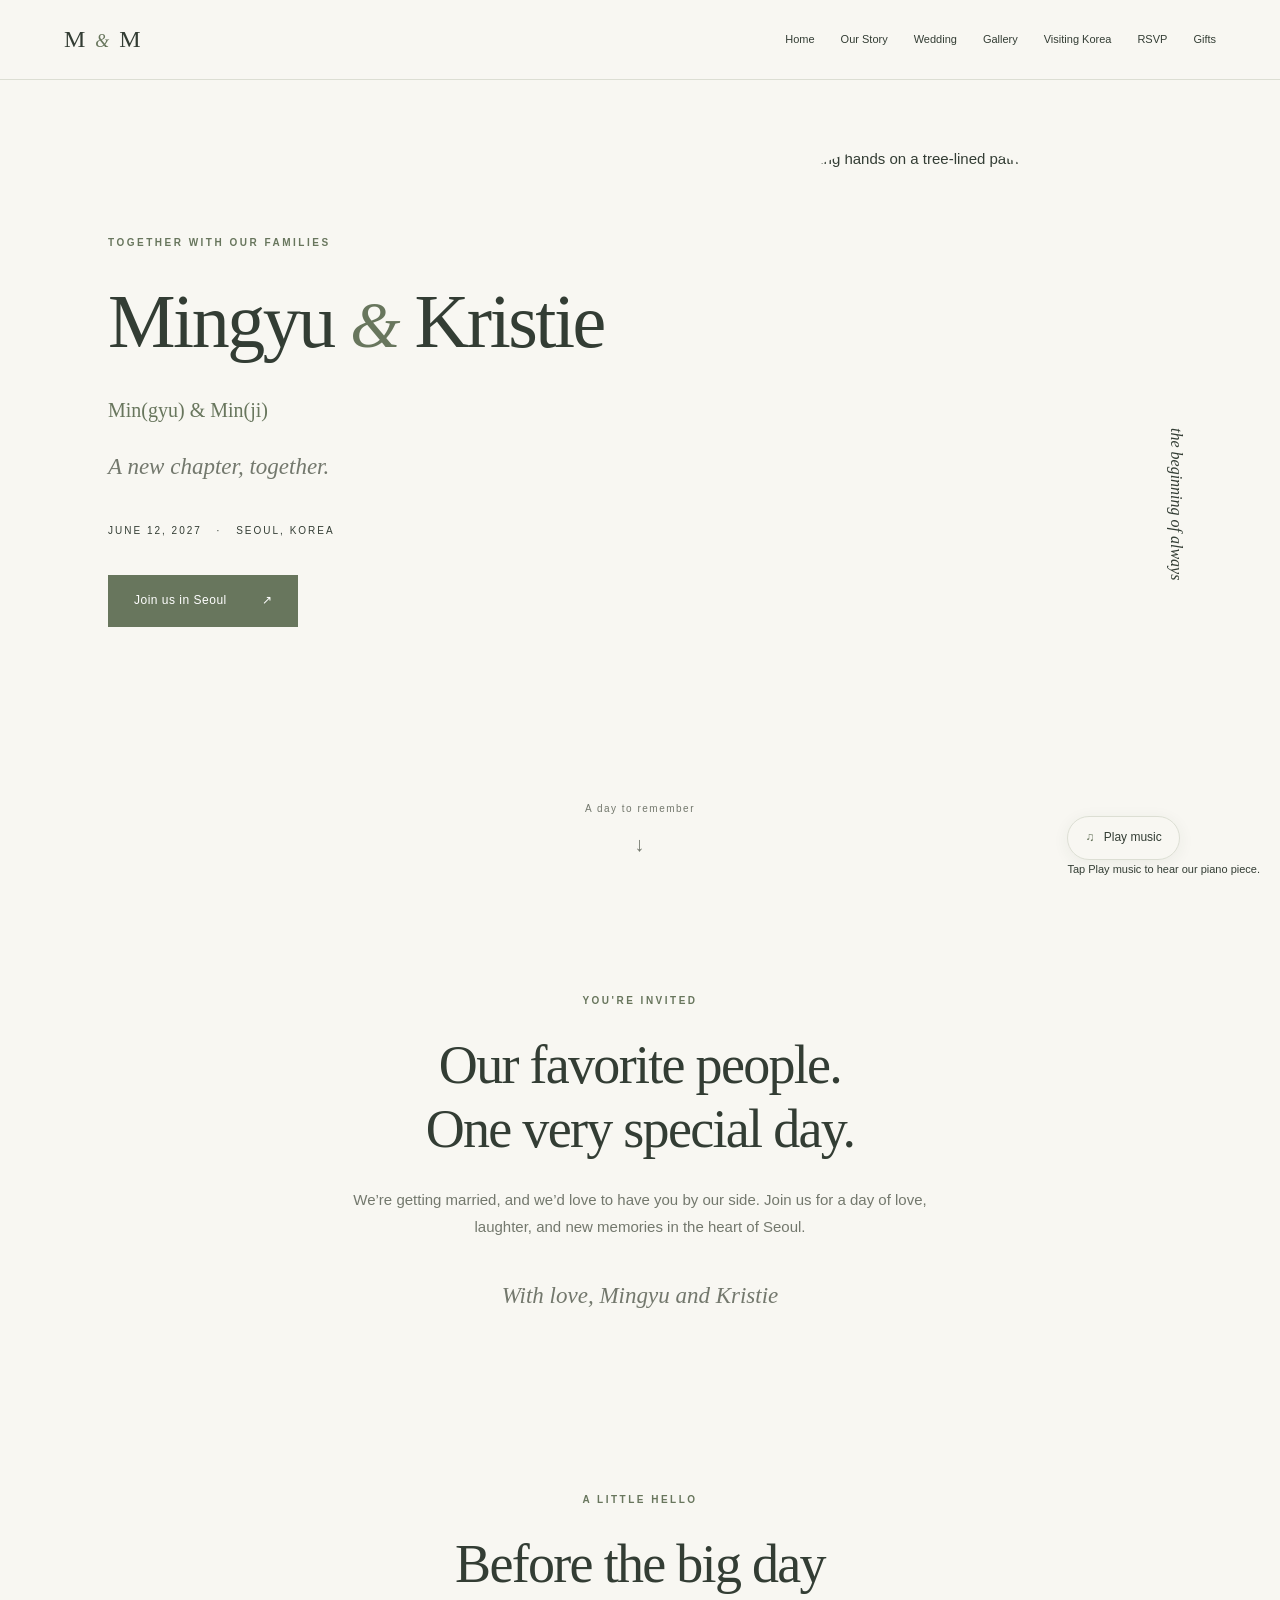
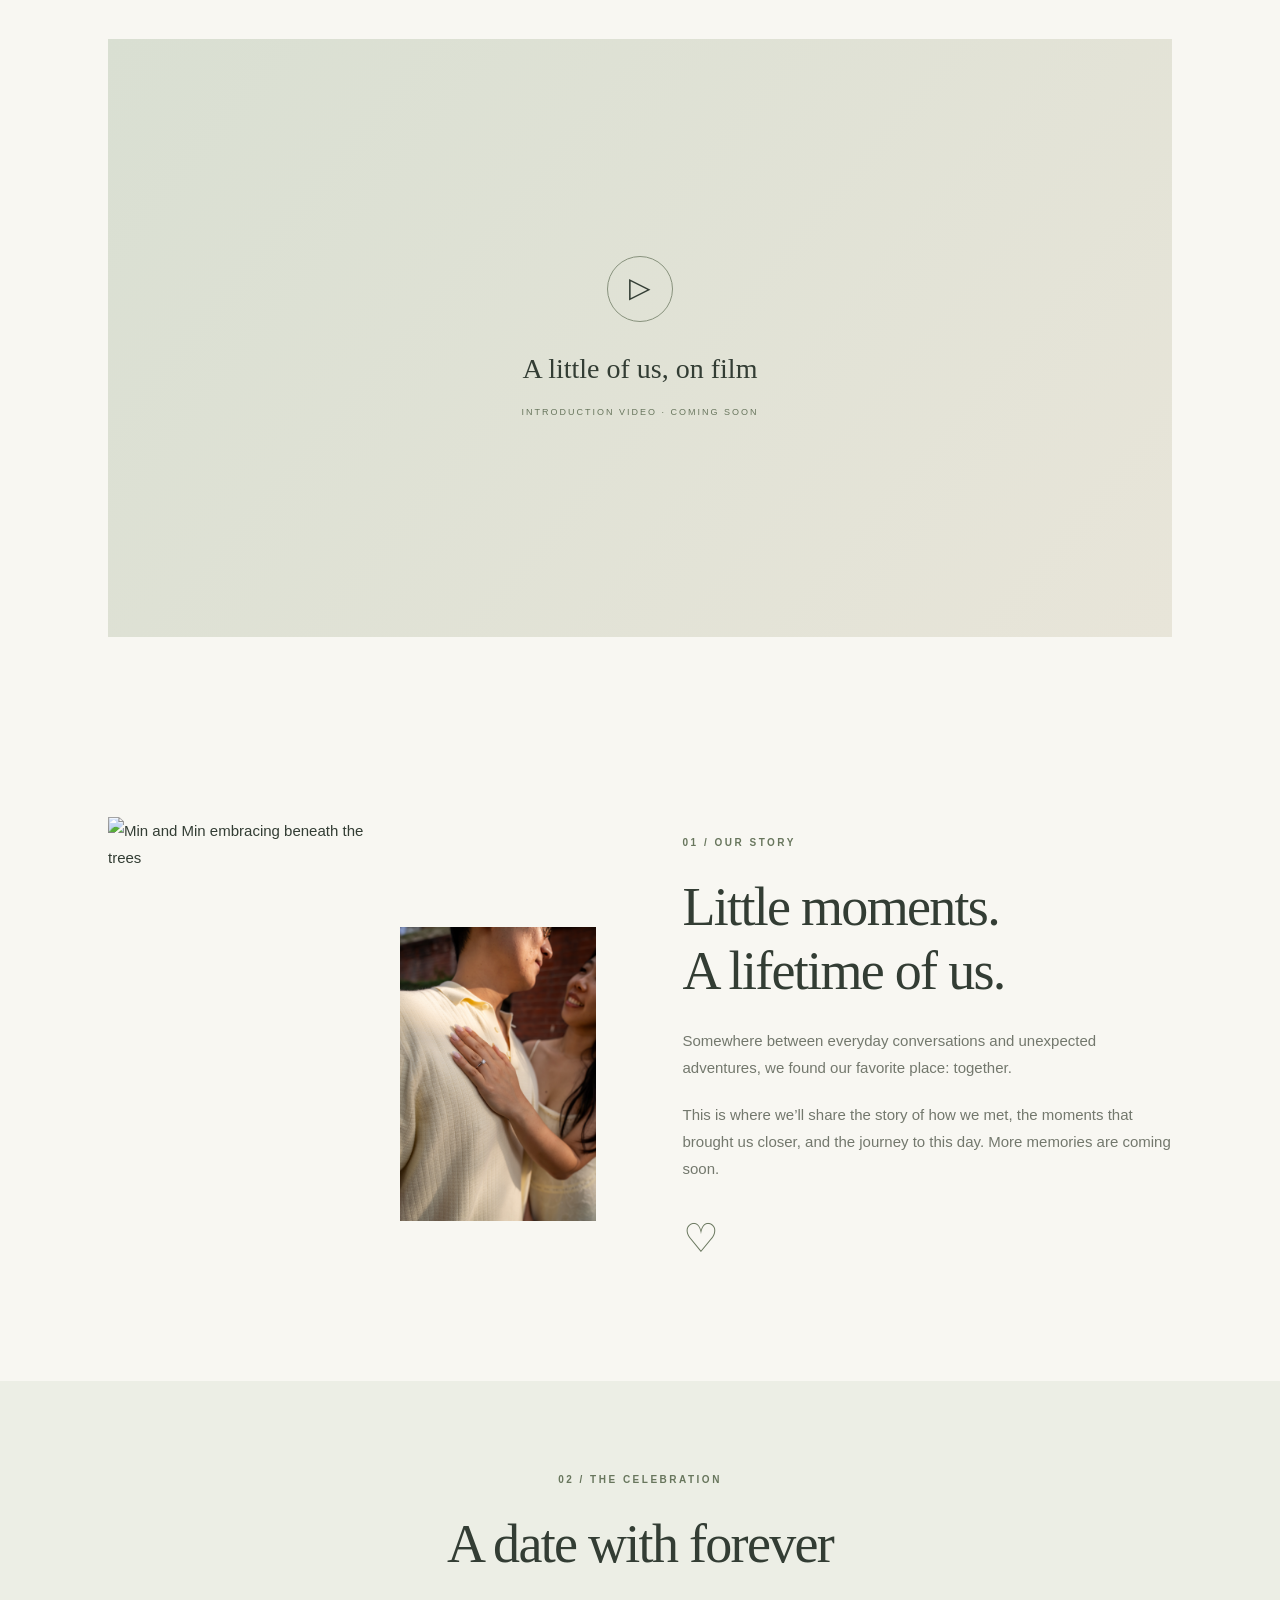
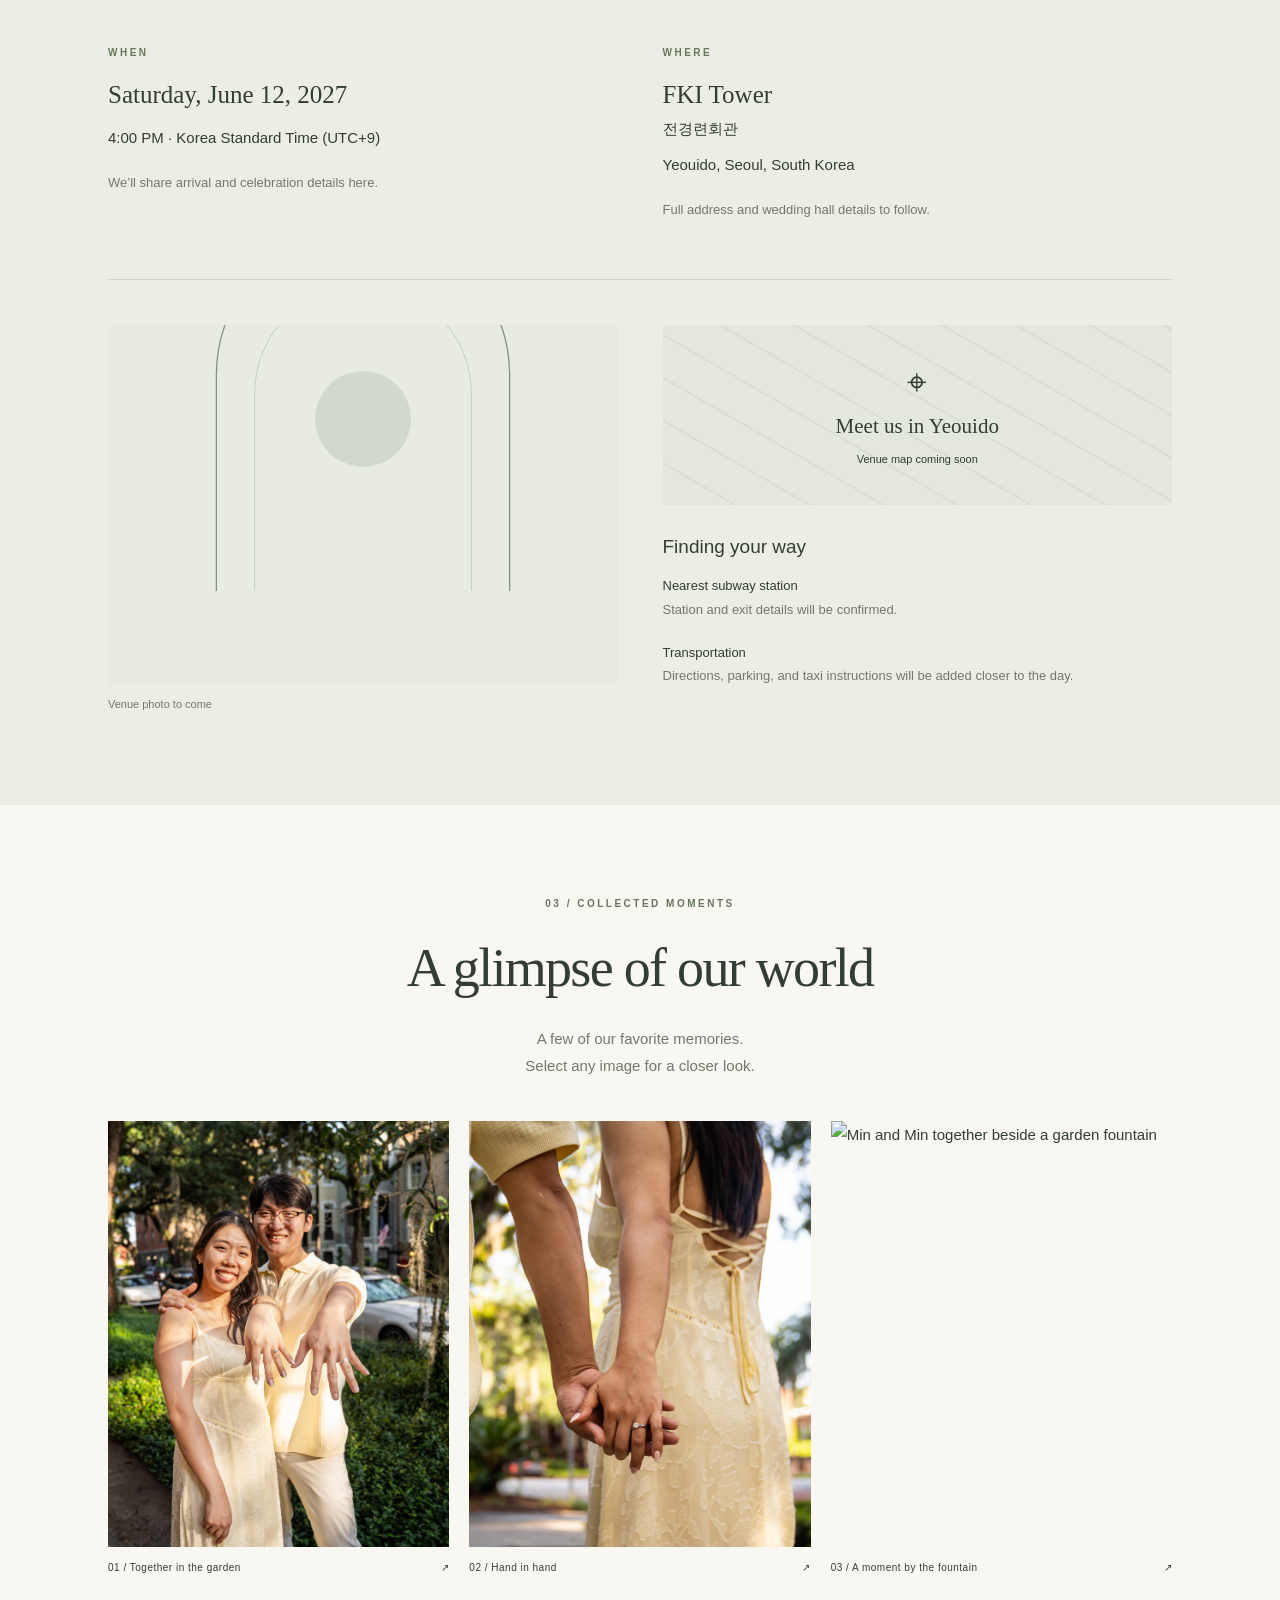
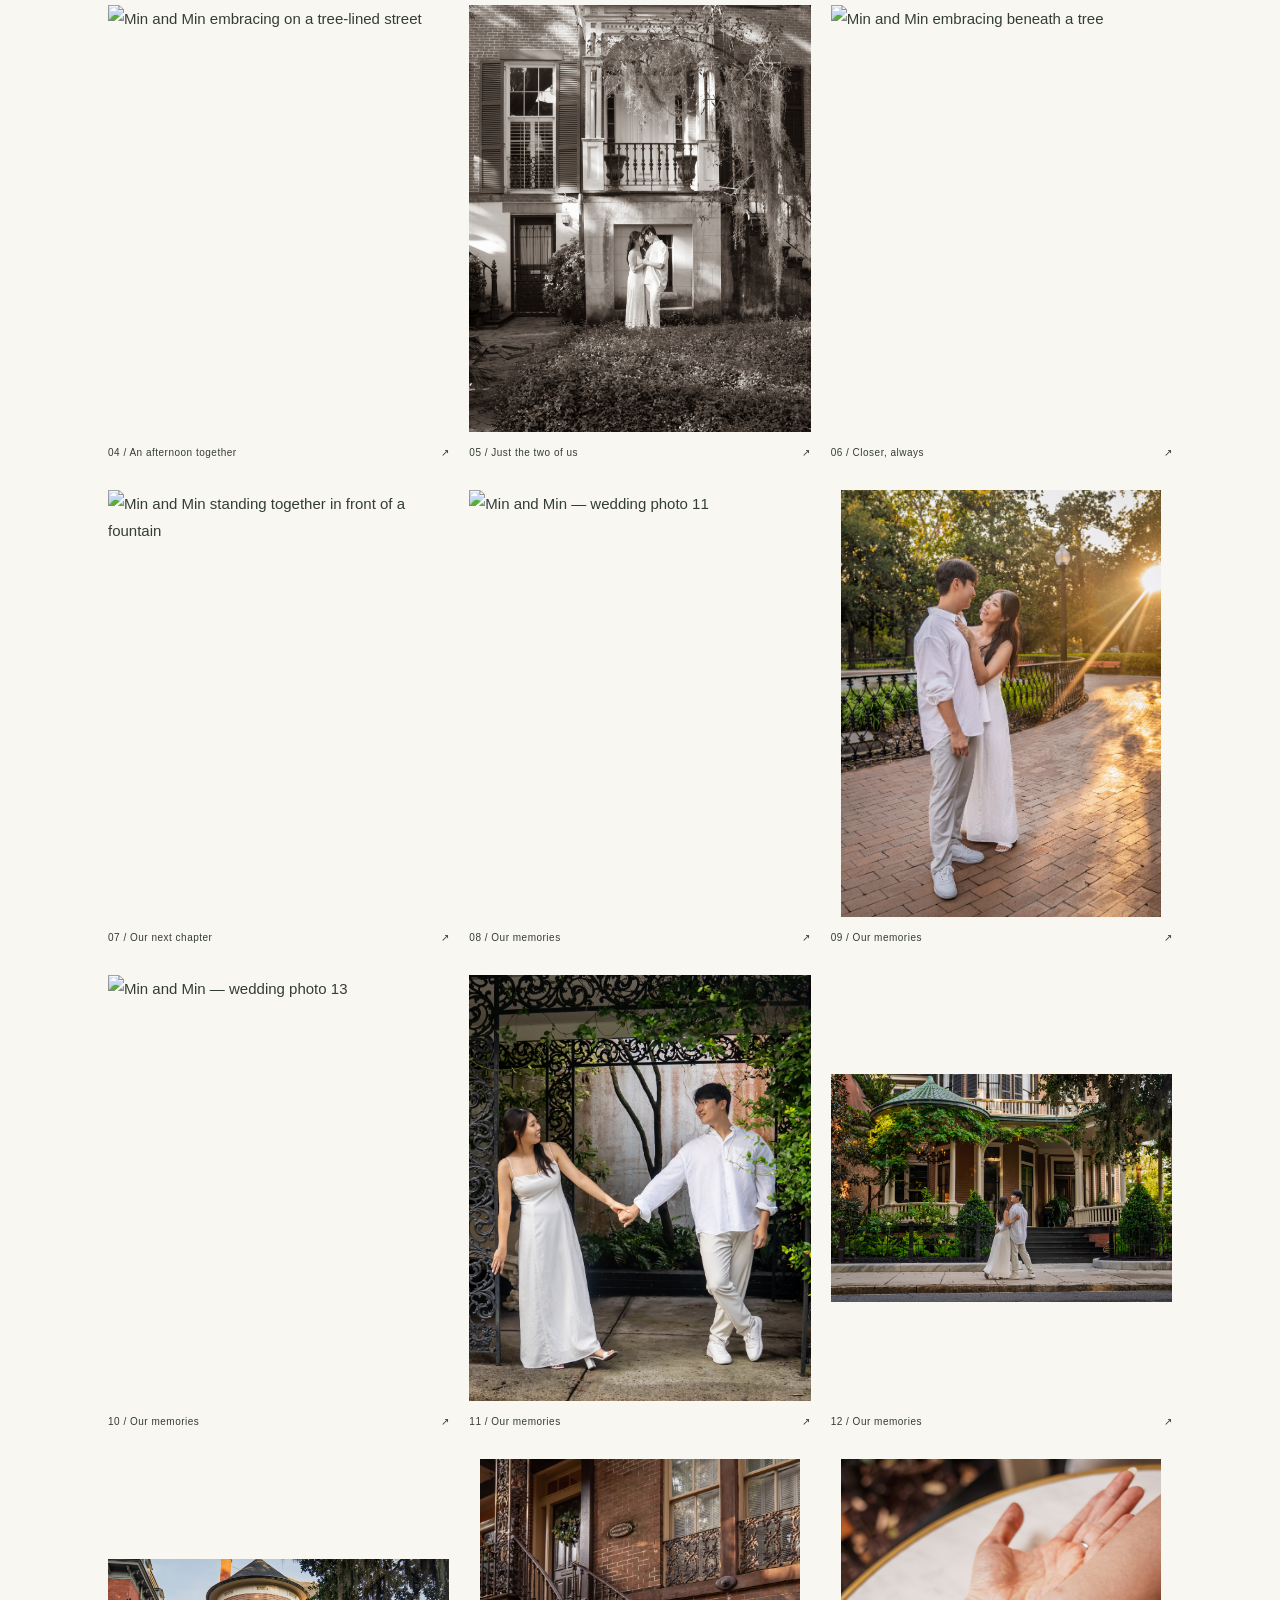
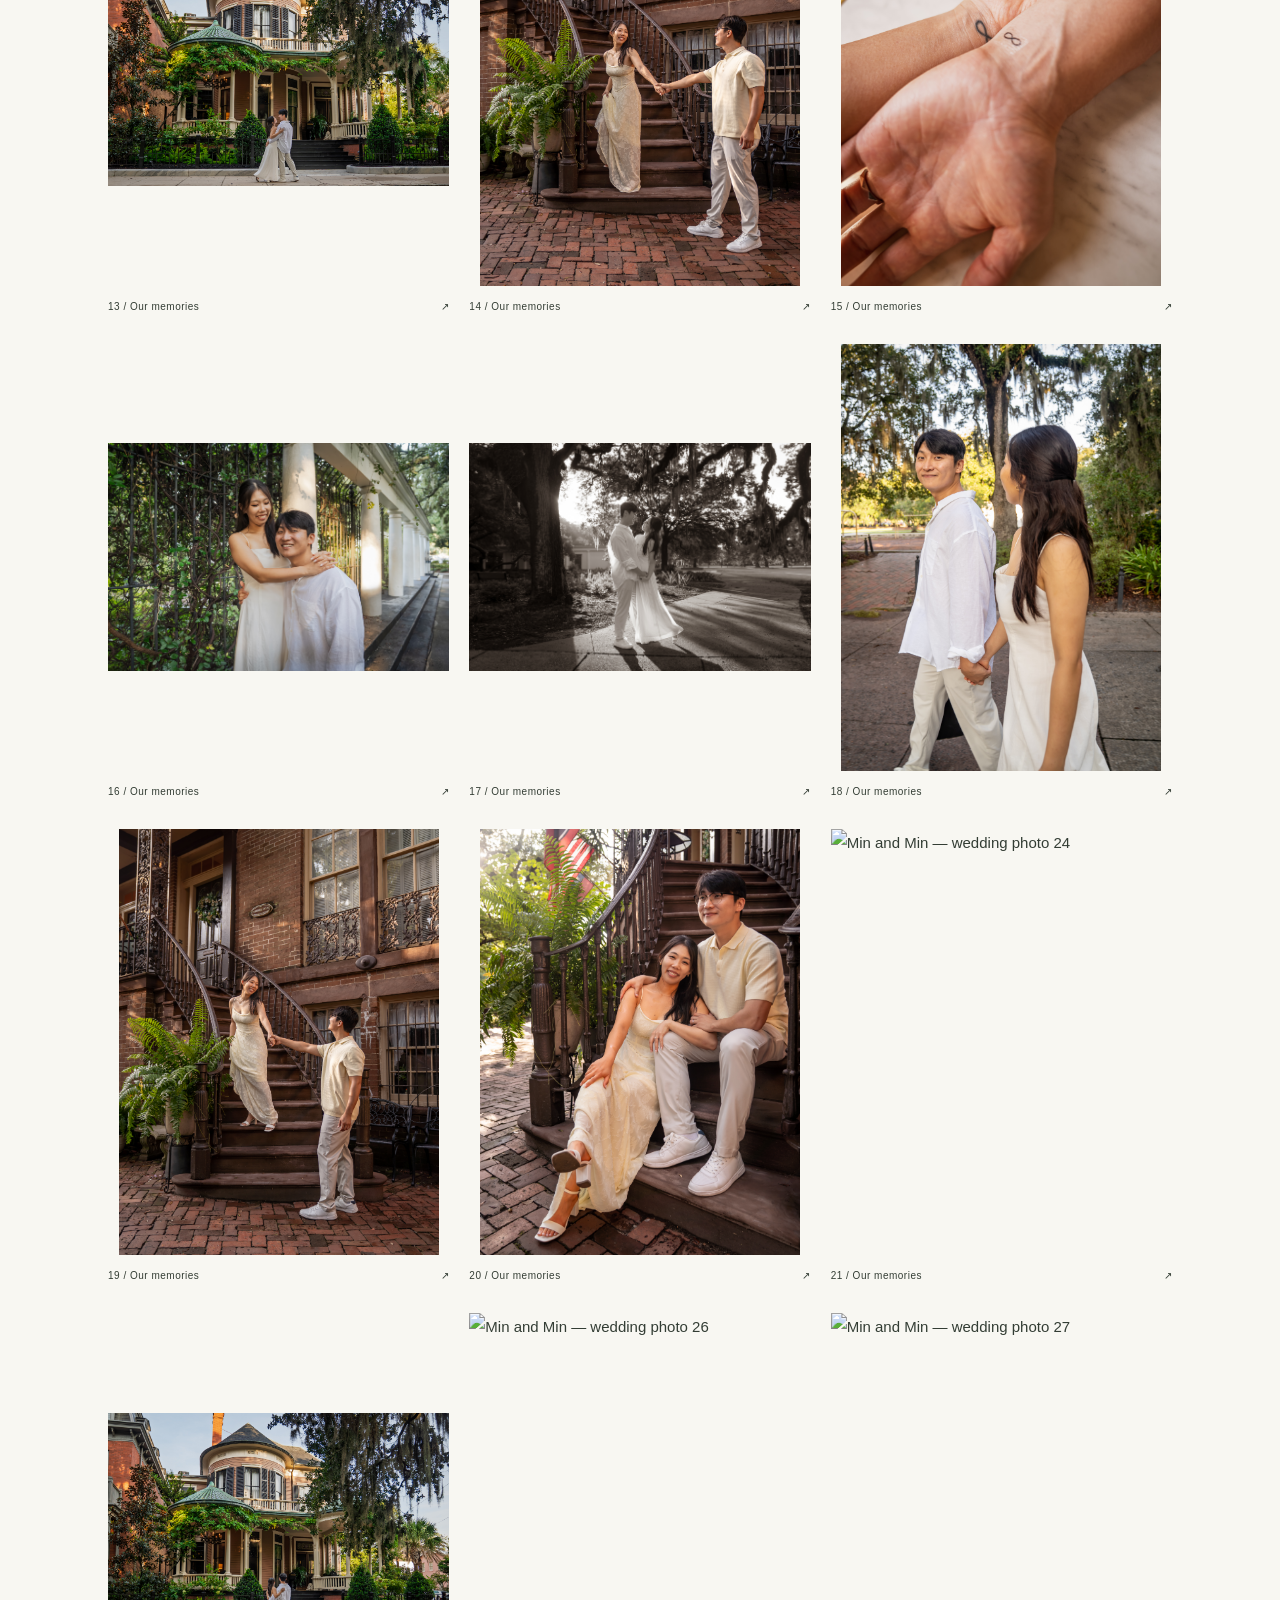
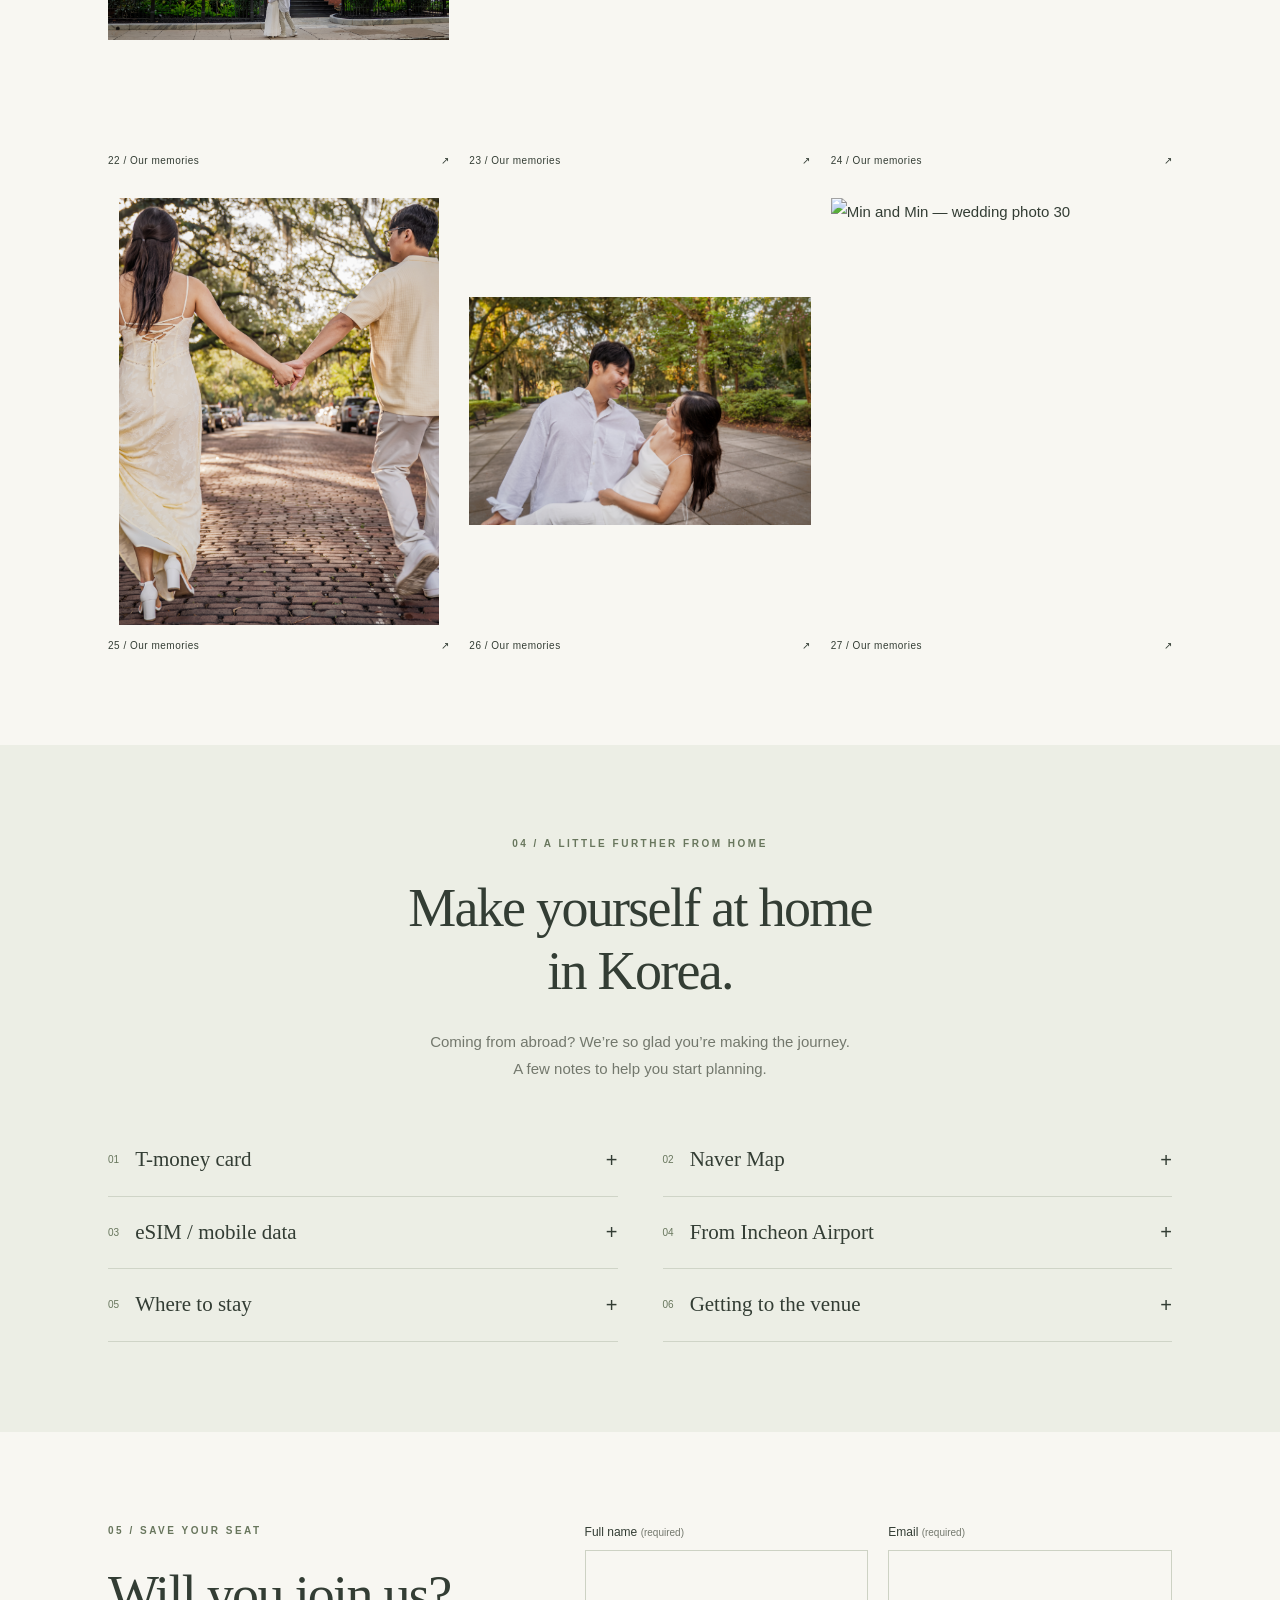
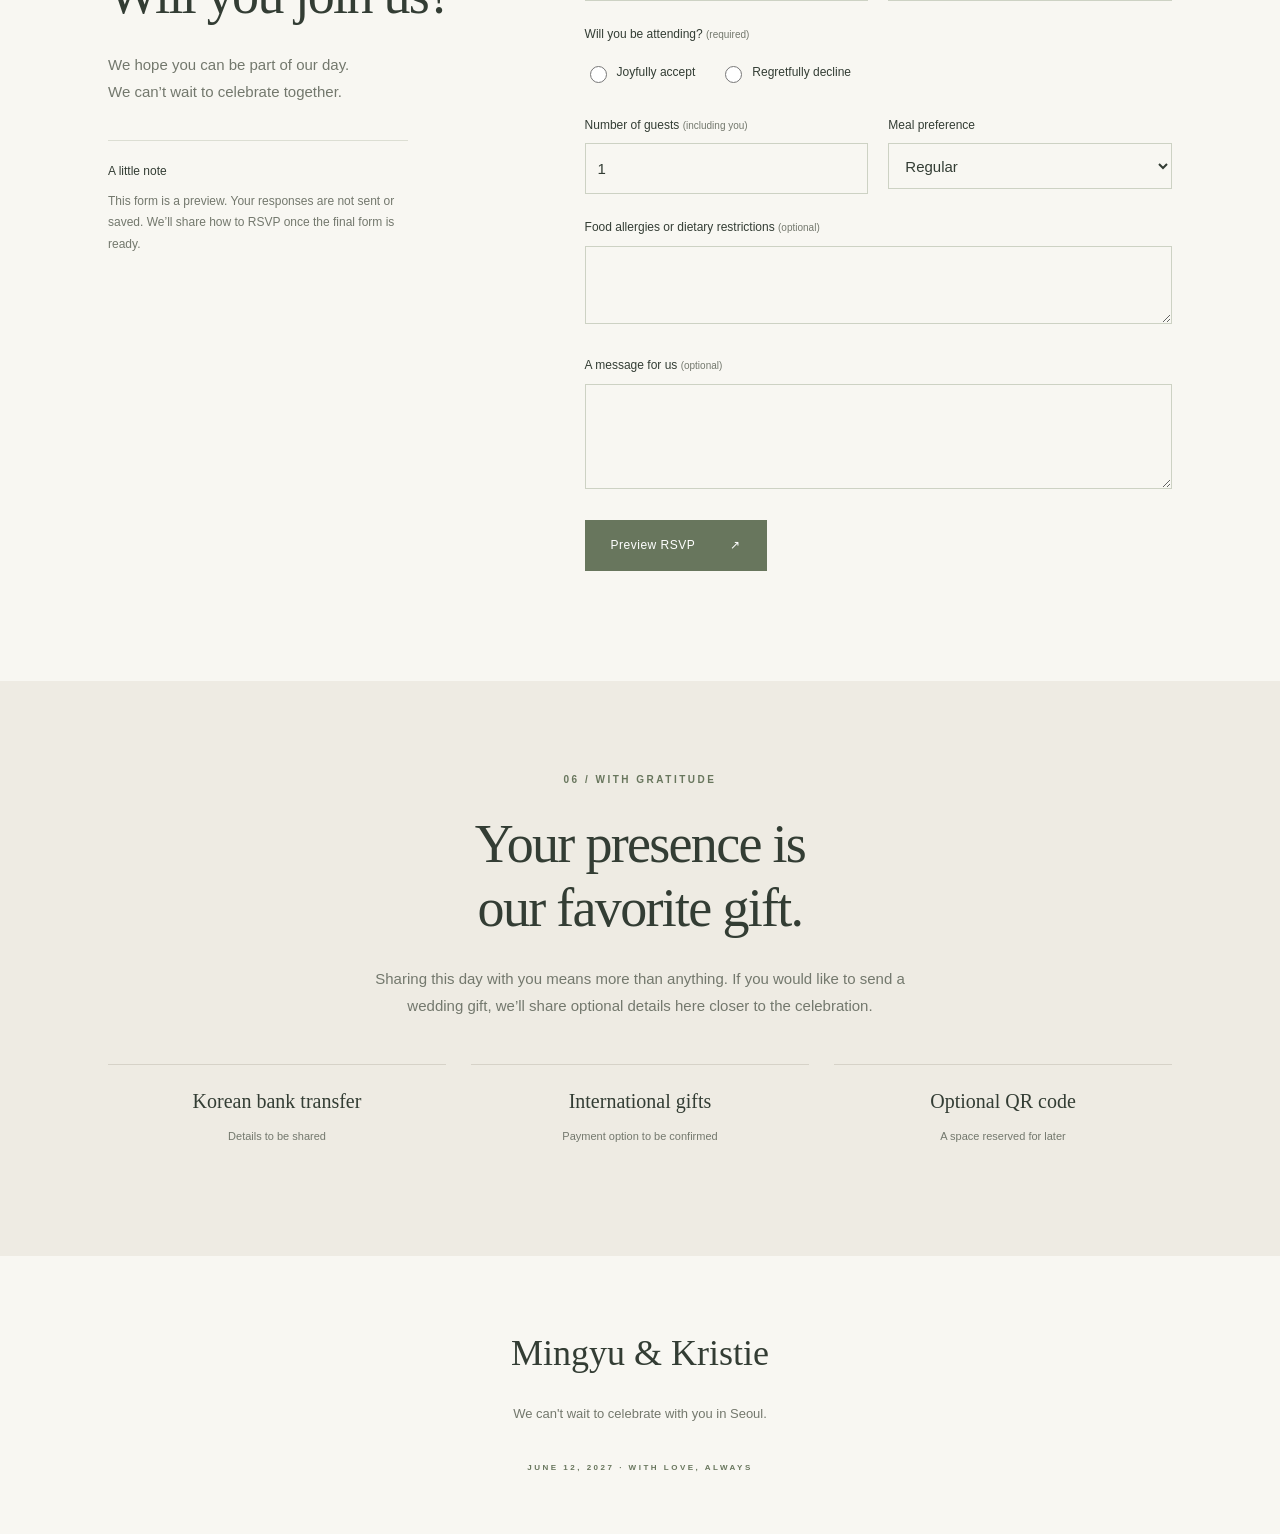
==== commit 90ef6e5a: "Add original romantic acoustic piano music with autoplay and pause" ====
--- a/index.html
+++ b/index.html
@@ -7,8 +7,8 @@
   <meta name="description" content="Join Mingyu & Kristie for their wedding on June 12, 2027, at FKI Tower in Seoul, South Korea.">
   <title>Mingyu & Kristie · June 12, 2027</title>
   <link rel="icon" href="flowers.svg" type="image/svg+xml">
-  <link rel="stylesheet" href="style.css?v=acoustic-song-5">
-  <script src="main.js?v=acoustic-song-5" defer></script>
+  <link rel="stylesheet" href="style.css?v=original-song-6">
+  <script src="main.js?v=original-song-6" defer></script>
 </head>
 <body>
 <a class="skip-link" href="#main">Skip to content</a>
@@ -19,6 +19,7 @@
     <a href="#home">Home</a><a href="#story">Our Story</a><a href="#wedding">Wedding</a><a href="#gallery">Gallery</a><a href="#visiting">Visiting Korea</a><a href="#rsvp">RSVP</a><a href="#gifts">Gifts</a>
   </nav>
 </header>
+<audio id="wedding-music" src="wedding-original.mp3" preload="auto" loop></audio>
 <div class="music-control" hidden><button id="music-toggle" type="button" aria-pressed="false" aria-label="Play soft background music"><span aria-hidden="true">♫</span> <span id="music-label">Play music</span></button><span id="music-status" role="status" class="music-status"></span></div>
 <main id="main">
 <section id="home" class="hero section-wrap">
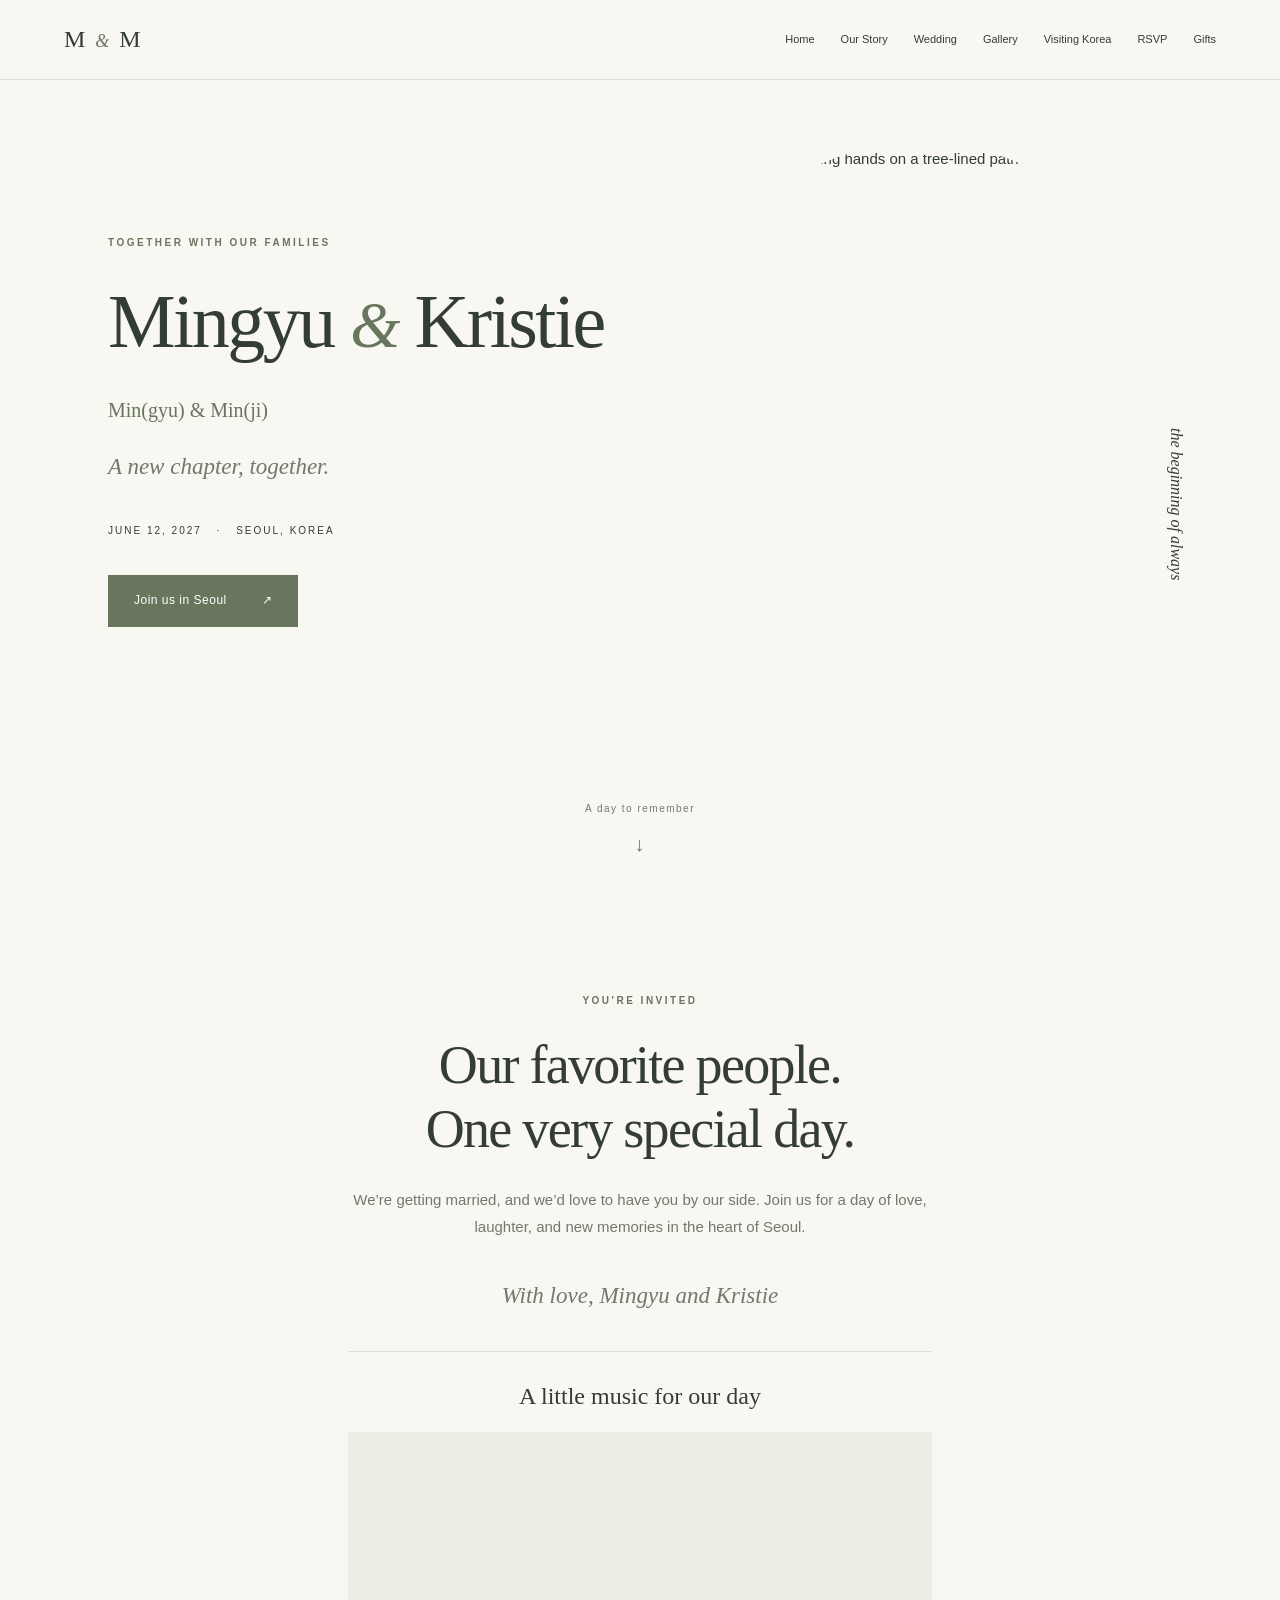
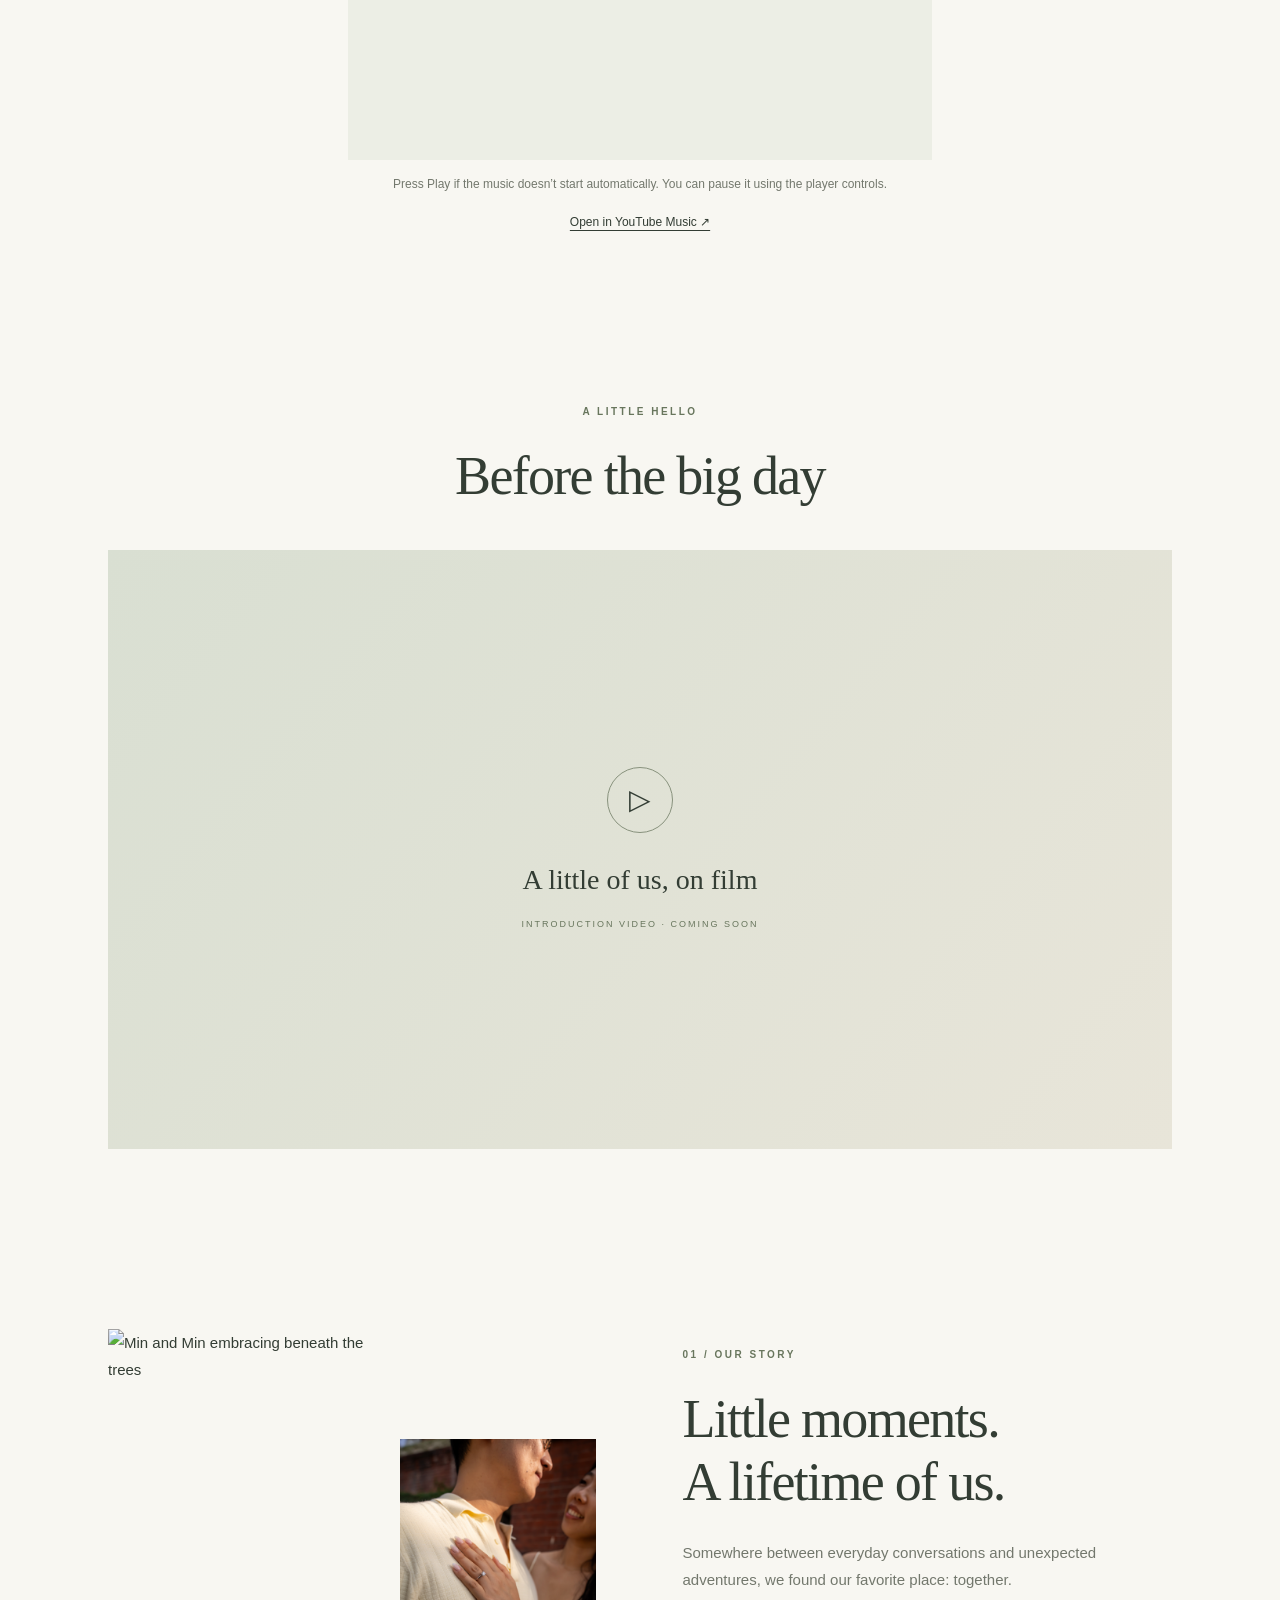
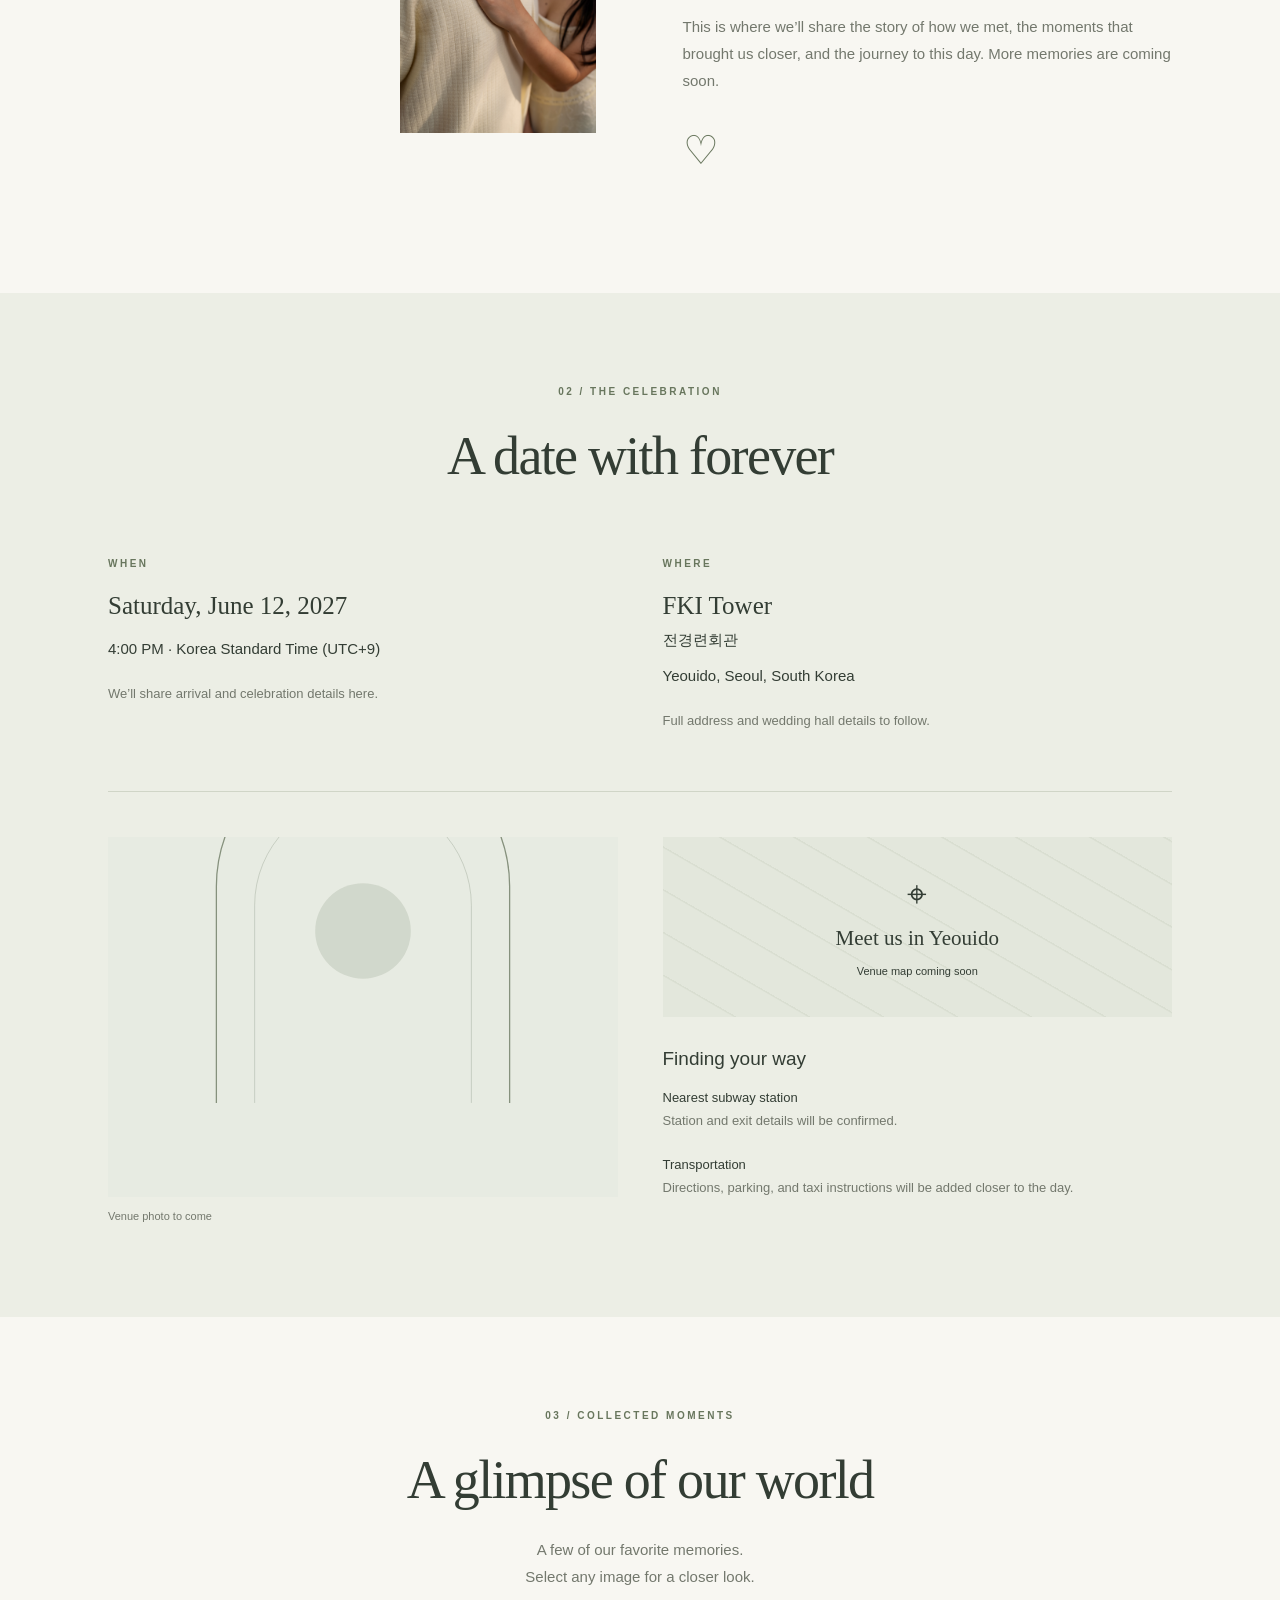
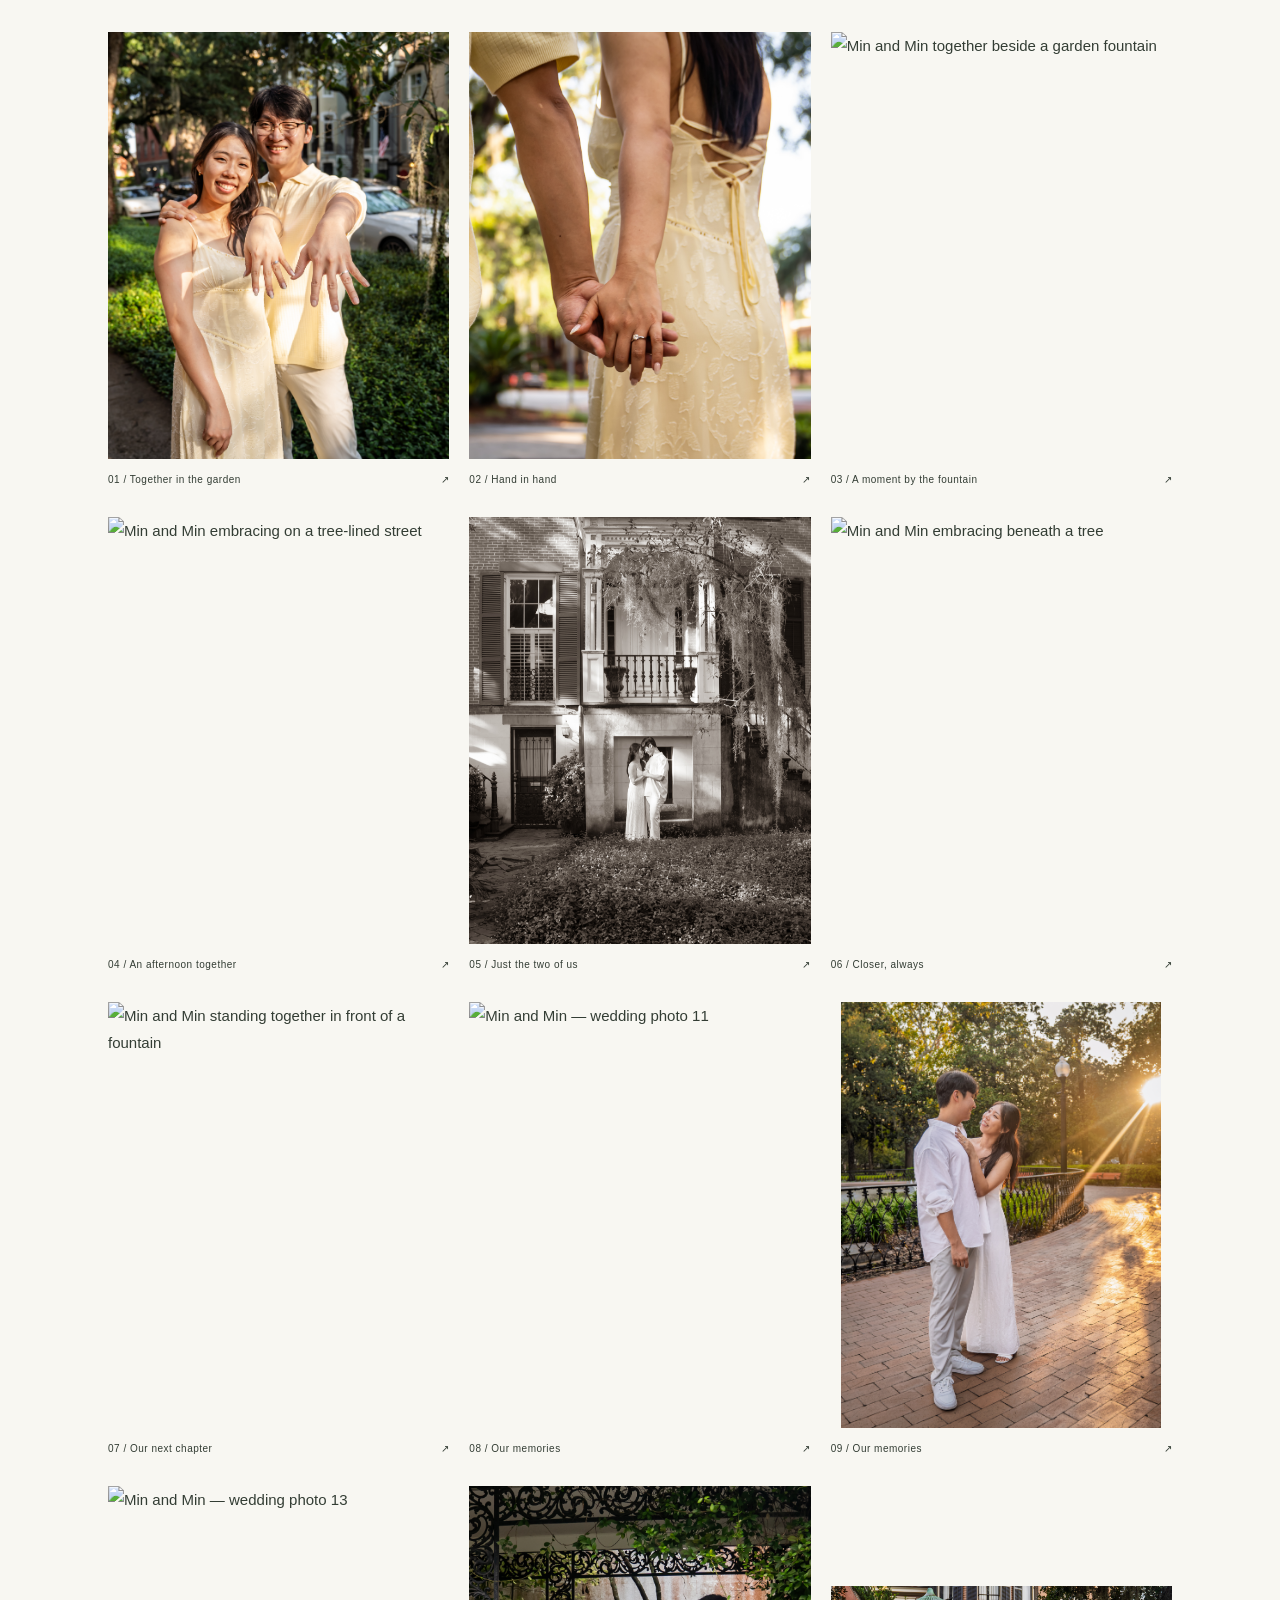
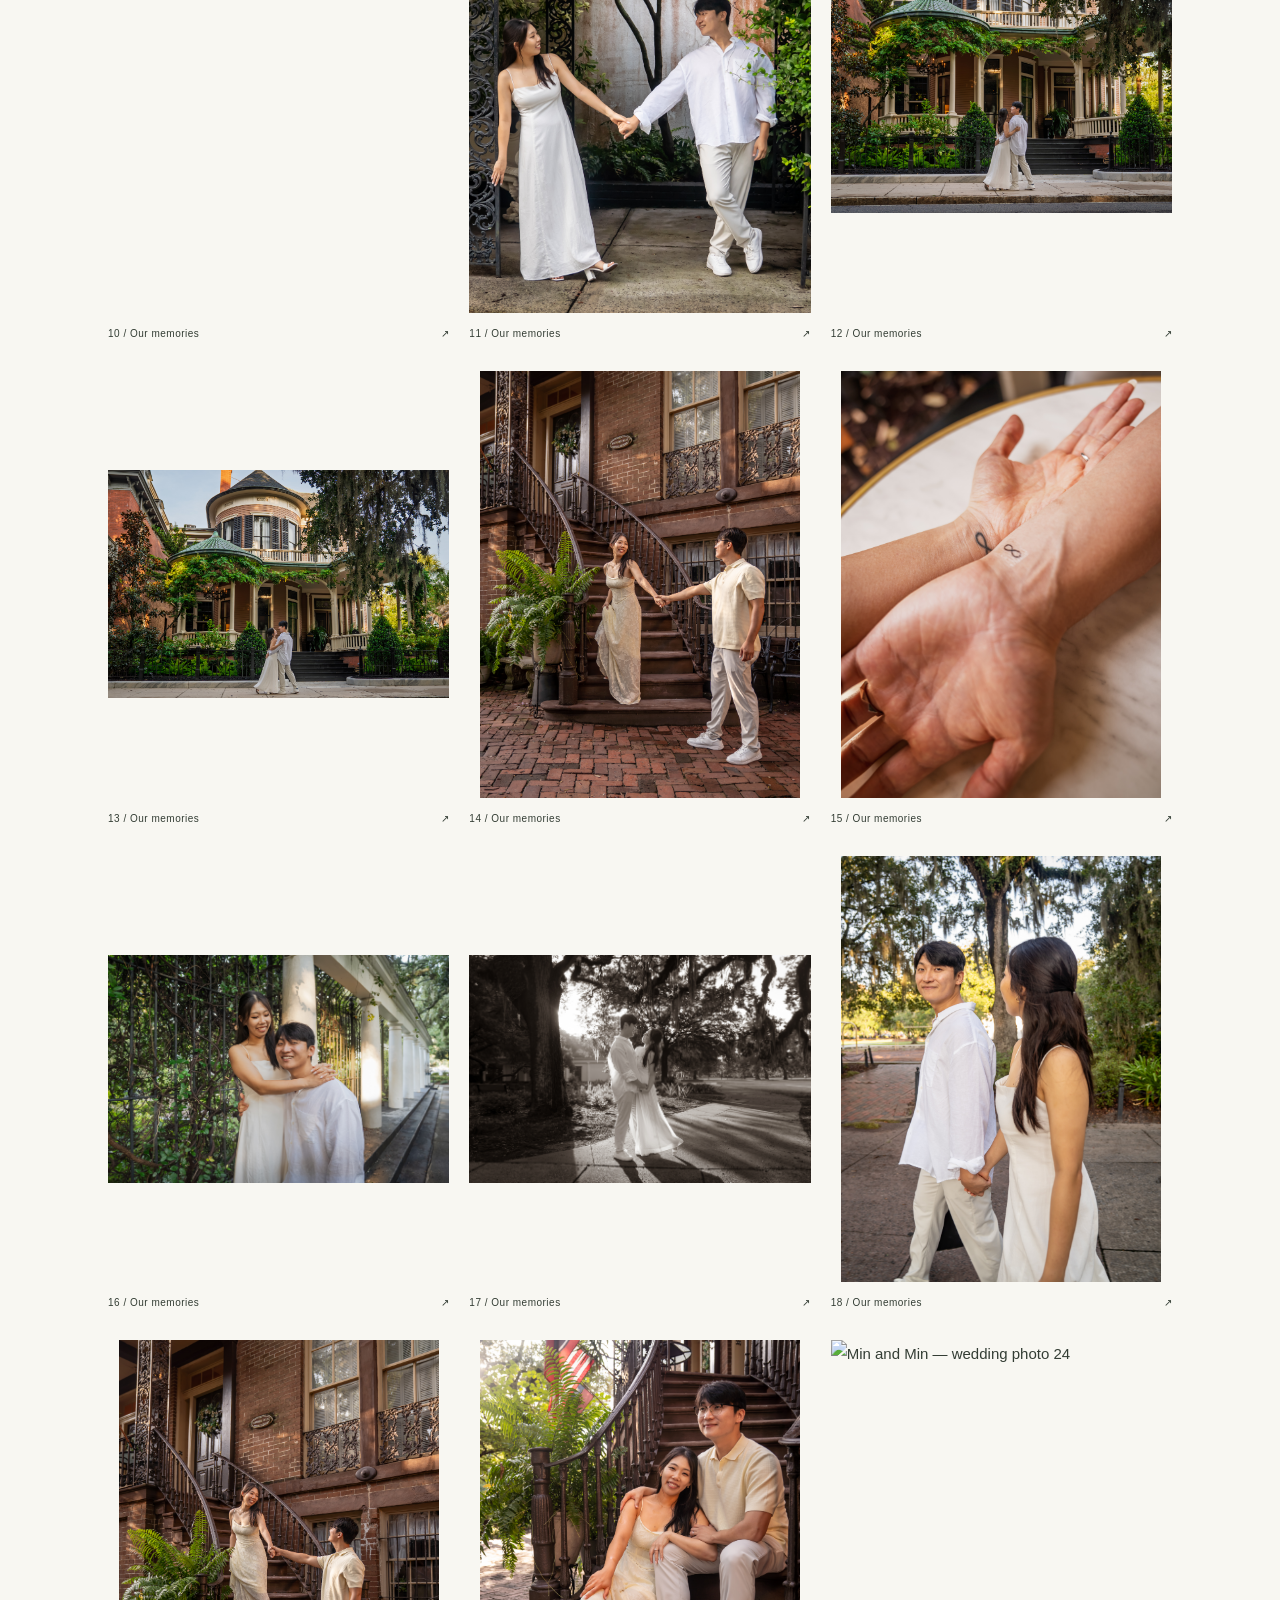
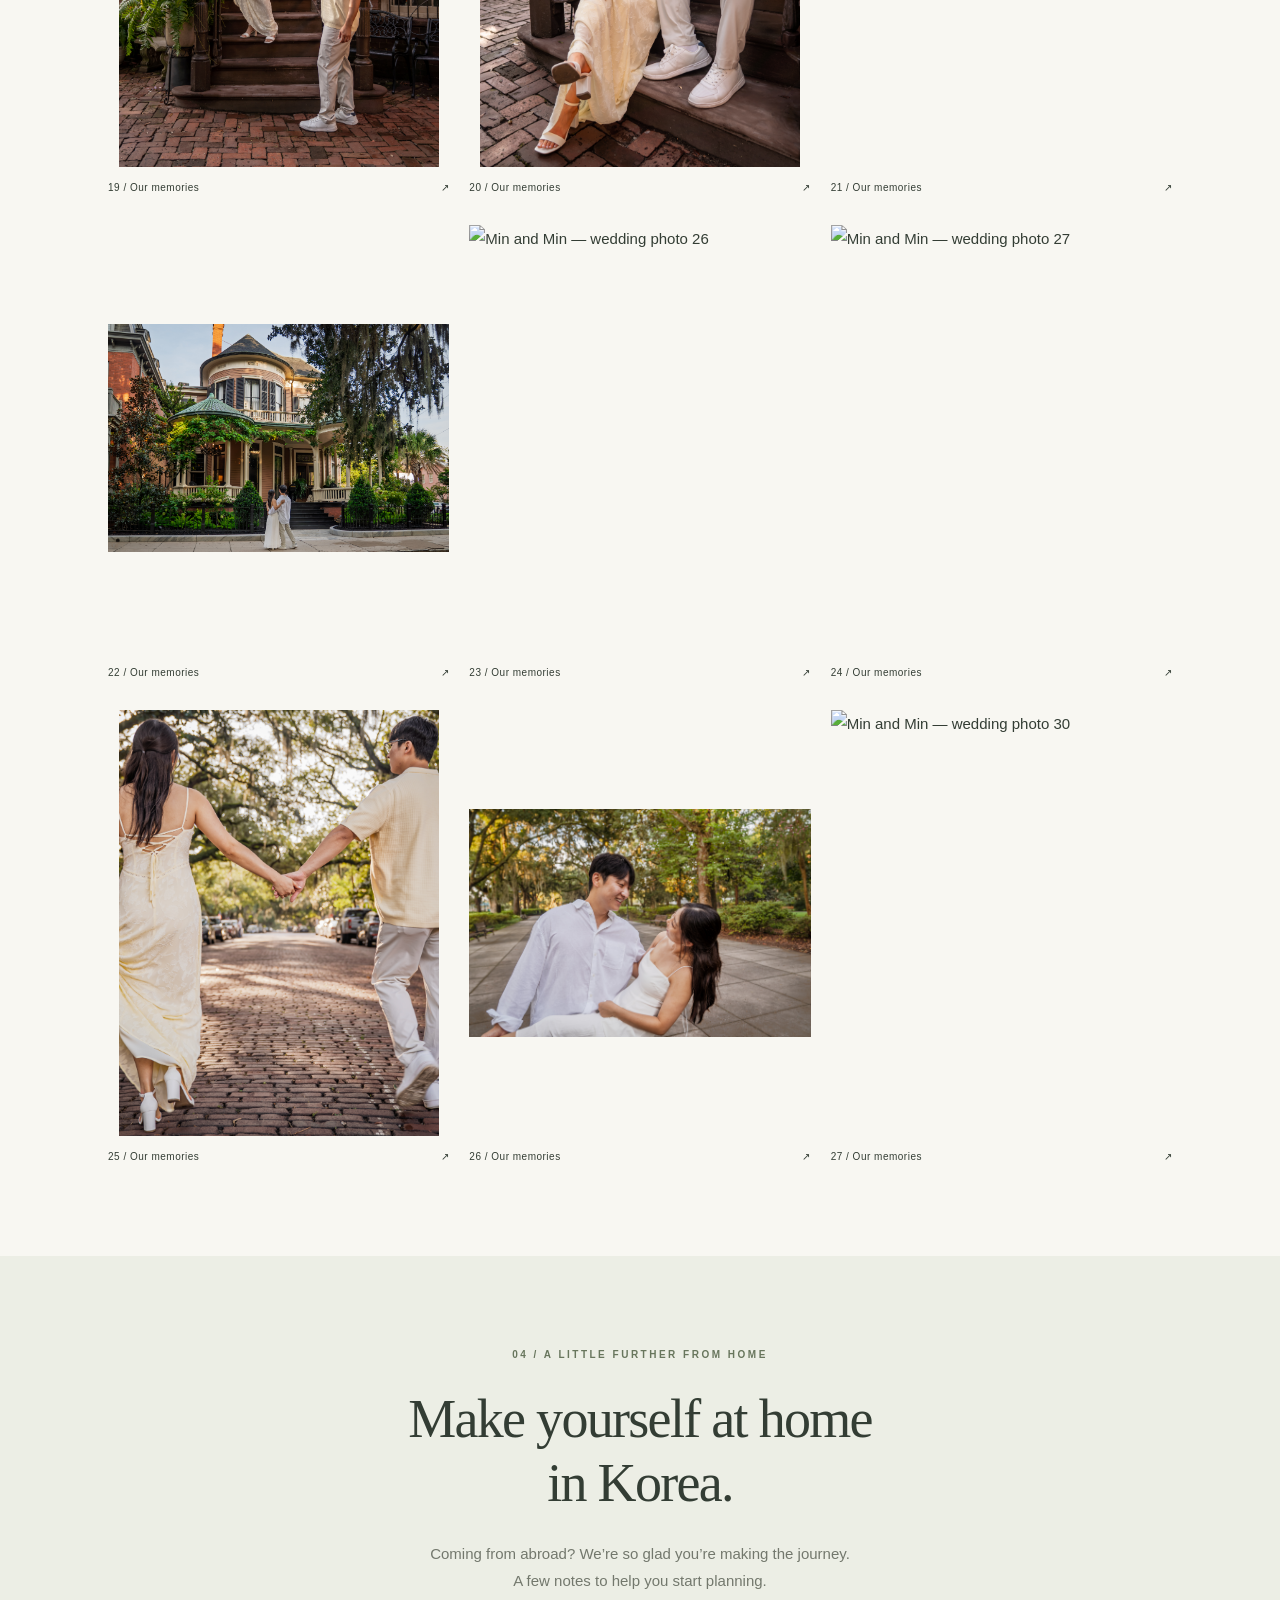
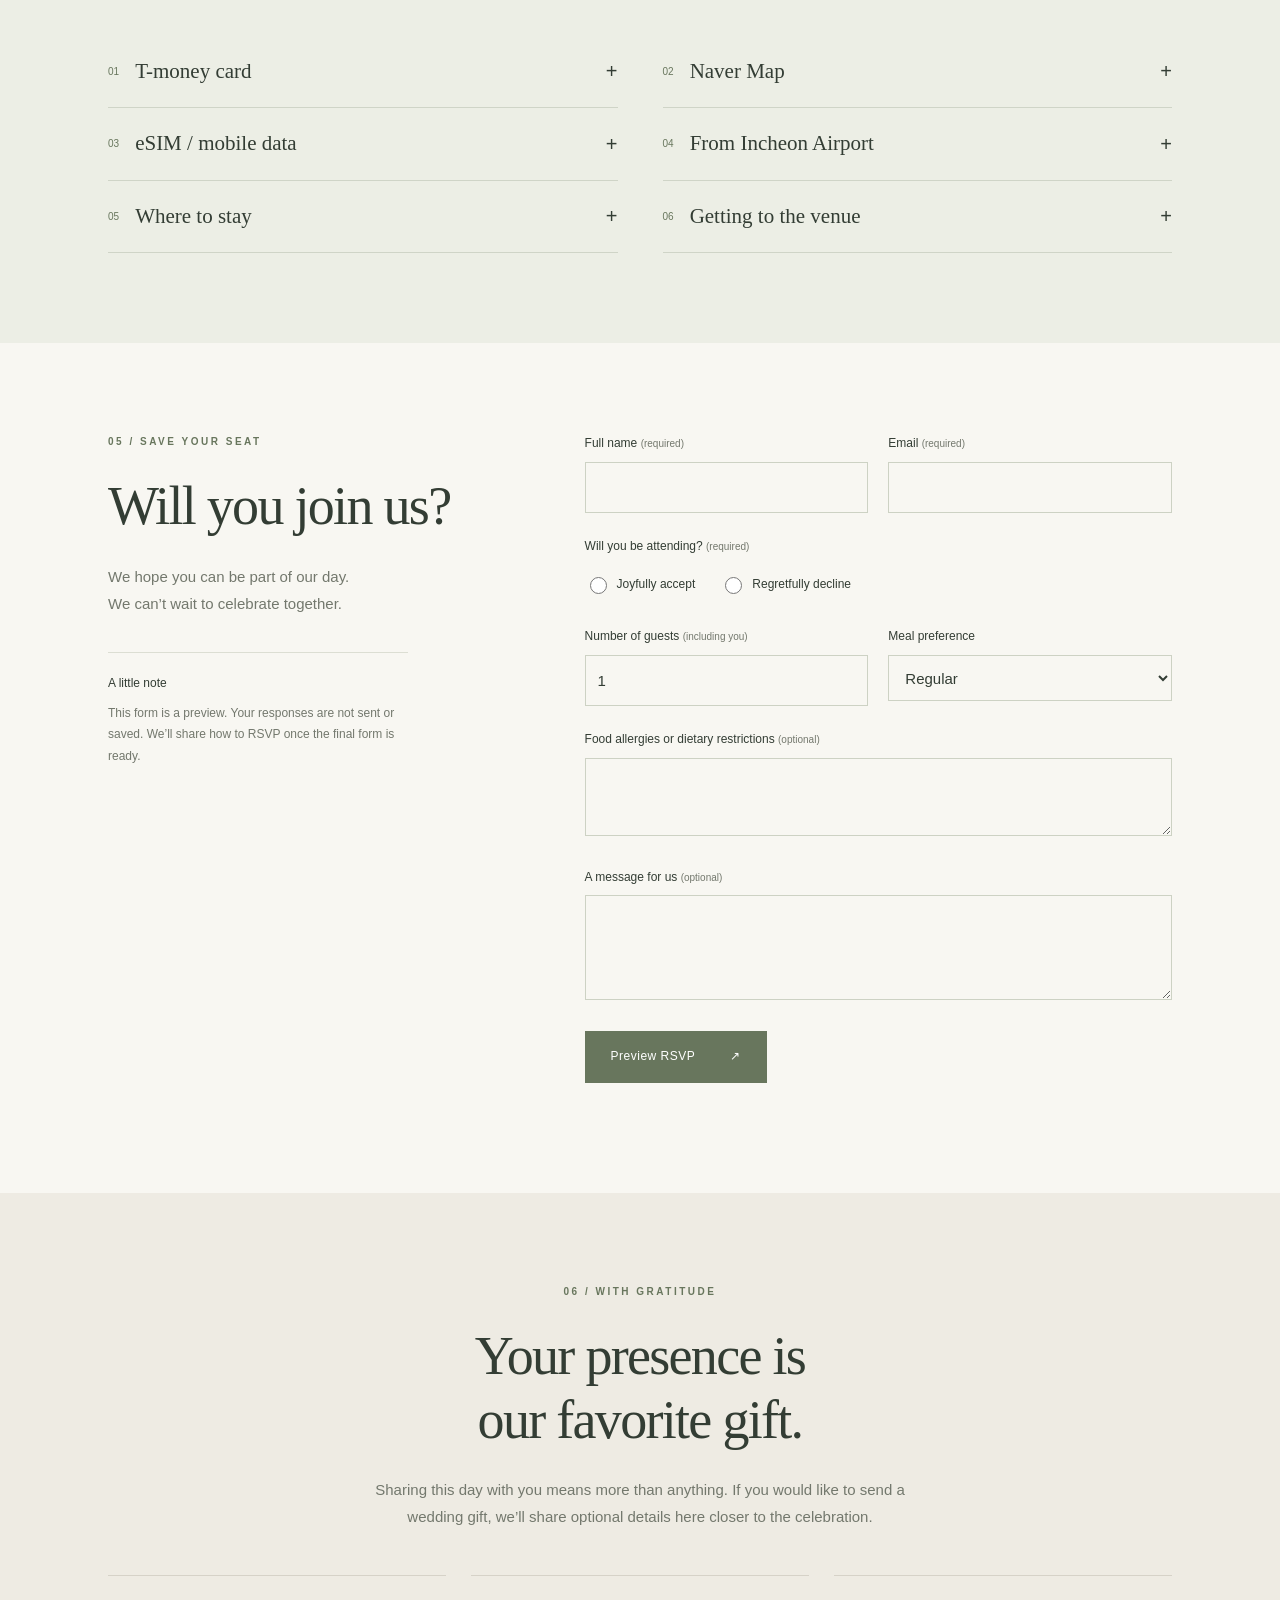
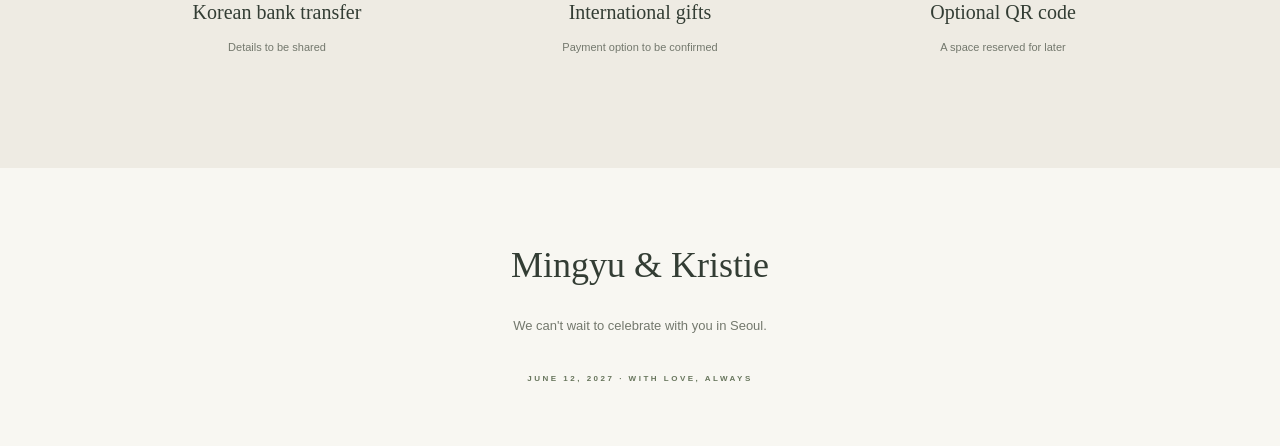
==== commit b167a019: "Add visible YouTube soundtrack player with direct music link" ====
--- a/index.html
+++ b/index.html
@@ -7,8 +7,8 @@
   <meta name="description" content="Join Mingyu & Kristie for their wedding on June 12, 2027, at FKI Tower in Seoul, South Korea.">
   <title>Mingyu & Kristie · June 12, 2027</title>
   <link rel="icon" href="flowers.svg" type="image/svg+xml">
-  <link rel="stylesheet" href="style.css?v=original-song-6">
-  <script src="main.js?v=original-song-6" defer></script>
+  <link rel="stylesheet" href="style.css?v=youtube-music-7">
+  <script src="main.js?v=youtube-music-7" defer></script>
 </head>
 <body>
 <a class="skip-link" href="#main">Skip to content</a>
@@ -19,15 +19,22 @@
     <a href="#home">Home</a><a href="#story">Our Story</a><a href="#wedding">Wedding</a><a href="#gallery">Gallery</a><a href="#visiting">Visiting Korea</a><a href="#rsvp">RSVP</a><a href="#gifts">Gifts</a>
   </nav>
 </header>
-<audio id="wedding-music" src="wedding-original.mp3" preload="auto" loop></audio>
-<div class="music-control" hidden><button id="music-toggle" type="button" aria-pressed="false" aria-label="Play soft background music"><span aria-hidden="true">♫</span> <span id="music-label">Play music</span></button><span id="music-status" role="status" class="music-status"></span></div>
 <main id="main">
 <section id="home" class="hero section-wrap">
   <div class="hero-copy"><p class="eyebrow">Together with our families</p><h1>Mingyu <em>&</em> Kristie</h1><p class="hero-subtitle">Min(gyu) & Min(ji)</p><p class="hero-invitation">A new chapter, together.</p><div class="hero-date">JUNE 12, 2027 <span>·</span> SEOUL, KOREA</div><a class="button" href="#wedding">Join us in Seoul <span aria-hidden="true">↗</span></a></div>
   <figure class="hero-image"><img src="01-hero.jpg" alt="Min and Min holding hands on a tree-lined path" width="1800" height="1200" fetchpriority="high"><span class="image-note" aria-hidden="true">the beginning of always</span></figure>
   <a class="scroll-note" href="#welcome">A day to remember <span aria-hidden="true">↓</span></a>
 </section>
-<section id="welcome" class="welcome section-wrap reveal"><p class="eyebrow">You're invited</p><h2>Our favorite people.<br>One very special day.</h2><p>We’re getting married, and we’d love to have you by our side. Join us for a day of love, laughter, and new memories in the heart of Seoul.</p><p class="personal-note">With love, Mingyu and Kristie</p></section>
+<section id="welcome" class="welcome section-wrap reveal"><p class="eyebrow">You're invited</p><h2>Our favorite people.<br>One very special day.</h2><p>We’re getting married, and we’d love to have you by our side. Join us for a day of love, laughter, and new memories in the heart of Seoul.</p><p class="personal-note">With love, Mingyu and Kristie</p>
+<div class="soundtrack">
+  <h3>A little music for our day</h3>
+  <div class="soundtrack-player">
+    <iframe src="https://www.youtube-nocookie.com/embed/PIH8FBJx9T4?autoplay=1&amp;controls=1&amp;loop=1&amp;playlist=PIH8FBJx9T4&amp;playsinline=1" title="Our wedding soundtrack — YouTube player" width="560" height="315" allow="autoplay; encrypted-media; picture-in-picture; fullscreen" referrerpolicy="strict-origin-when-cross-origin" allowfullscreen></iframe>
+  </div>
+  <p class="soundtrack-note">Press Play if the music doesn’t start automatically. You can pause it using the player controls.</p>
+  <a href="https://music.youtube.com/watch?v=PIH8FBJx9T4" target="_blank" rel="noopener noreferrer">Open in YouTube Music ↗</a>
+</div>
+</section>
 <section id="video" class="section-wrap reveal"><div class="section-heading"><p class="eyebrow">A little hello</p><h2>Before the big day</h2></div><div class="video-placeholder" role="img" aria-label="Introduction video placeholder. Our video is coming soon."><span class="play-symbol" aria-hidden="true">▷</span><p>A little of us, on film</p><span>INTRODUCTION VIDEO · COMING SOON</span></div></section>
 <section id="story" class="story section-wrap reveal"><div class="story-images"><img src="02-story.jpg" alt="Min and Min embracing beneath the trees" width="1800" height="1200" loading="lazy"><img src="03-story.jpg" alt="A close-up of Min and Min together, with an engagement ring" width="1200" height="1800" loading="lazy"></div><div class="story-copy"><p class="eyebrow">01 / Our story</p><h2>Little moments.<br>A lifetime of us.</h2><p>Somewhere between everyday conversations and unexpected adventures, we found our favorite place: together.</p><p>This is where we’ll share the story of how we met, the moments that brought us closer, and the journey to this day. More memories are coming soon.</p><span class="small-flourish" aria-hidden="true">♡</span></div></section>
 <section id="wedding" class="wedding reveal"><div class="section-wrap"><div class="section-heading"><p class="eyebrow">02 / The celebration</p><h2>A date with forever</h2></div><div class="details-grid"><div><p class="eyebrow">When</p><h3>Saturday, June 12, 2027</h3><p>4:00 PM · Korea Standard Time (UTC+9)</p><p class="muted">We’ll share arrival and celebration details here.</p></div><div><p class="eyebrow">Where</p><h3>FKI Tower <span lang="ko">전경련회관</span></h3><p>Yeouido, Seoul, South Korea</p><p class="muted">Full address and wedding hall details to follow.</p></div></div><div class="venue-grid"><figure><img src="seoul.svg" alt="Seoul skyline illustration, placeholder for the venue photo" width="800" height="1000" loading="lazy"><figcaption>Venue photo to come</figcaption></figure><div class="venue-info"><div class="map-placeholder"><span aria-hidden="true">⌖</span><strong>Meet us in Yeouido</strong><p>Venue map coming soon</p></div><h4>Finding your way</h4><p><strong>Nearest subway station</strong><br>Station and exit details will be confirmed.</p><p><strong>Transportation</strong><br>Directions, parking, and taxi instructions will be added closer to the day.</p></div></div></div></section>
--- a/style.css
+++ b/style.css
@@ -14,8 +14,9 @@
 .hero-subtitle{font-family:var(--serif);font-size:20px;color:var(--sage);margin:0 0 18px}
 @media(max-width:700px){.hero h1{font-size:clamp(44px,10vw,70px);letter-spacing:-2px}.hero-subtitle{font-size:19px}}
 
-.music-control{position:fixed;right:20px;bottom:20px;z-index:11;max-width:calc(100vw - 40px)}
-.music-control button{border:1px solid var(--line);border-radius:24px;background:var(--paper);color:var(--ink);padding:10px 17px;min-height:44px;font-size:12px;box-shadow:0 3px 16px #333d3410}
-.music-control button>span:first-child{margin-right:6px;color:var(--sage)}
-.music-control button[aria-pressed=true]{border-color:var(--sage)}
-.music-status{display:block;max-width:240px;font-size:11px;background:var(--paper)}
+.soundtrack{margin:35px auto 0;padding-top:28px;border-top:1px solid var(--line);text-align:center}
+.soundtrack h3{font-size:24px;margin-bottom:18px}
+.soundtrack-player{width:100%;aspect-ratio:16/9;min-height:200px;background:var(--tint)}
+.soundtrack-player iframe{display:block;width:100%;height:100%;min-height:200px;border:0}
+.soundtrack .soundtrack-note{font-size:12px;color:var(--muted);margin:14px 0 8px}
+.soundtrack>a{display:inline-block;font-size:12px;min-height:44px;padding:8px;text-underline-offset:4px}
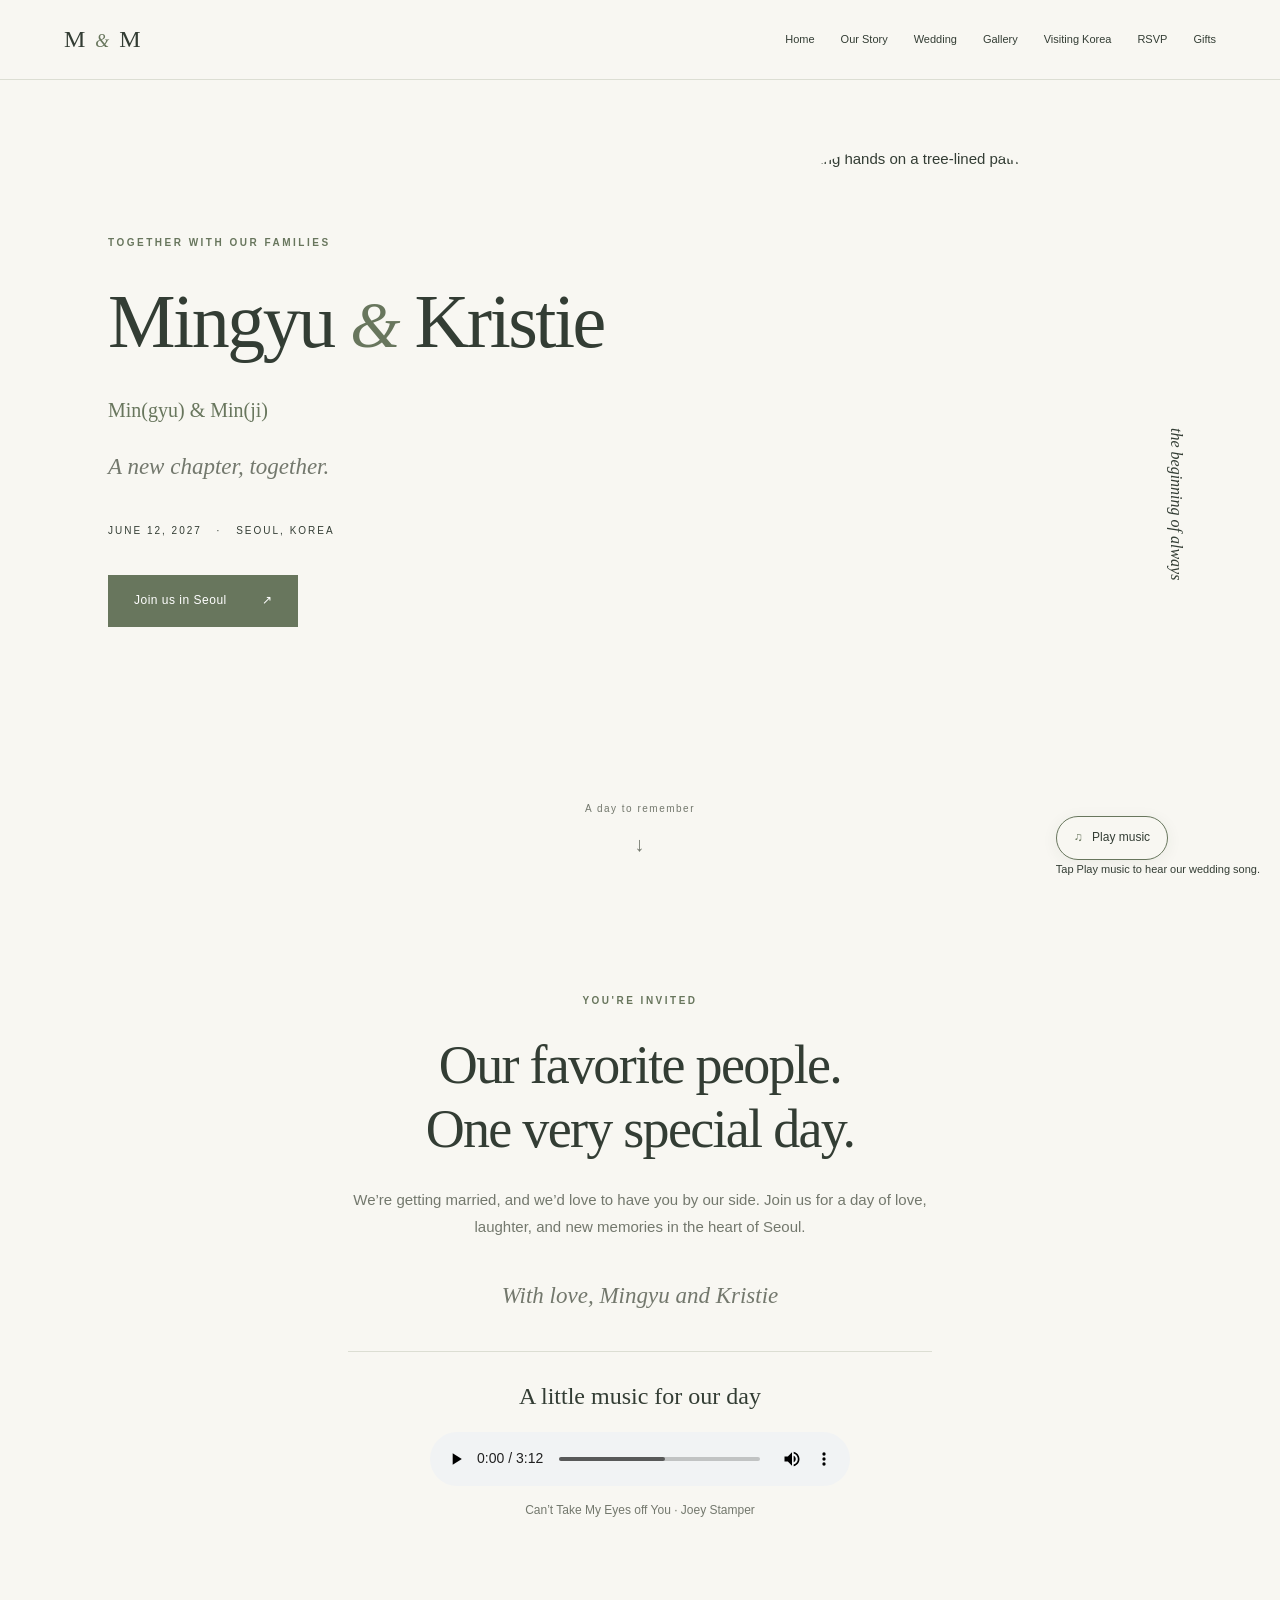
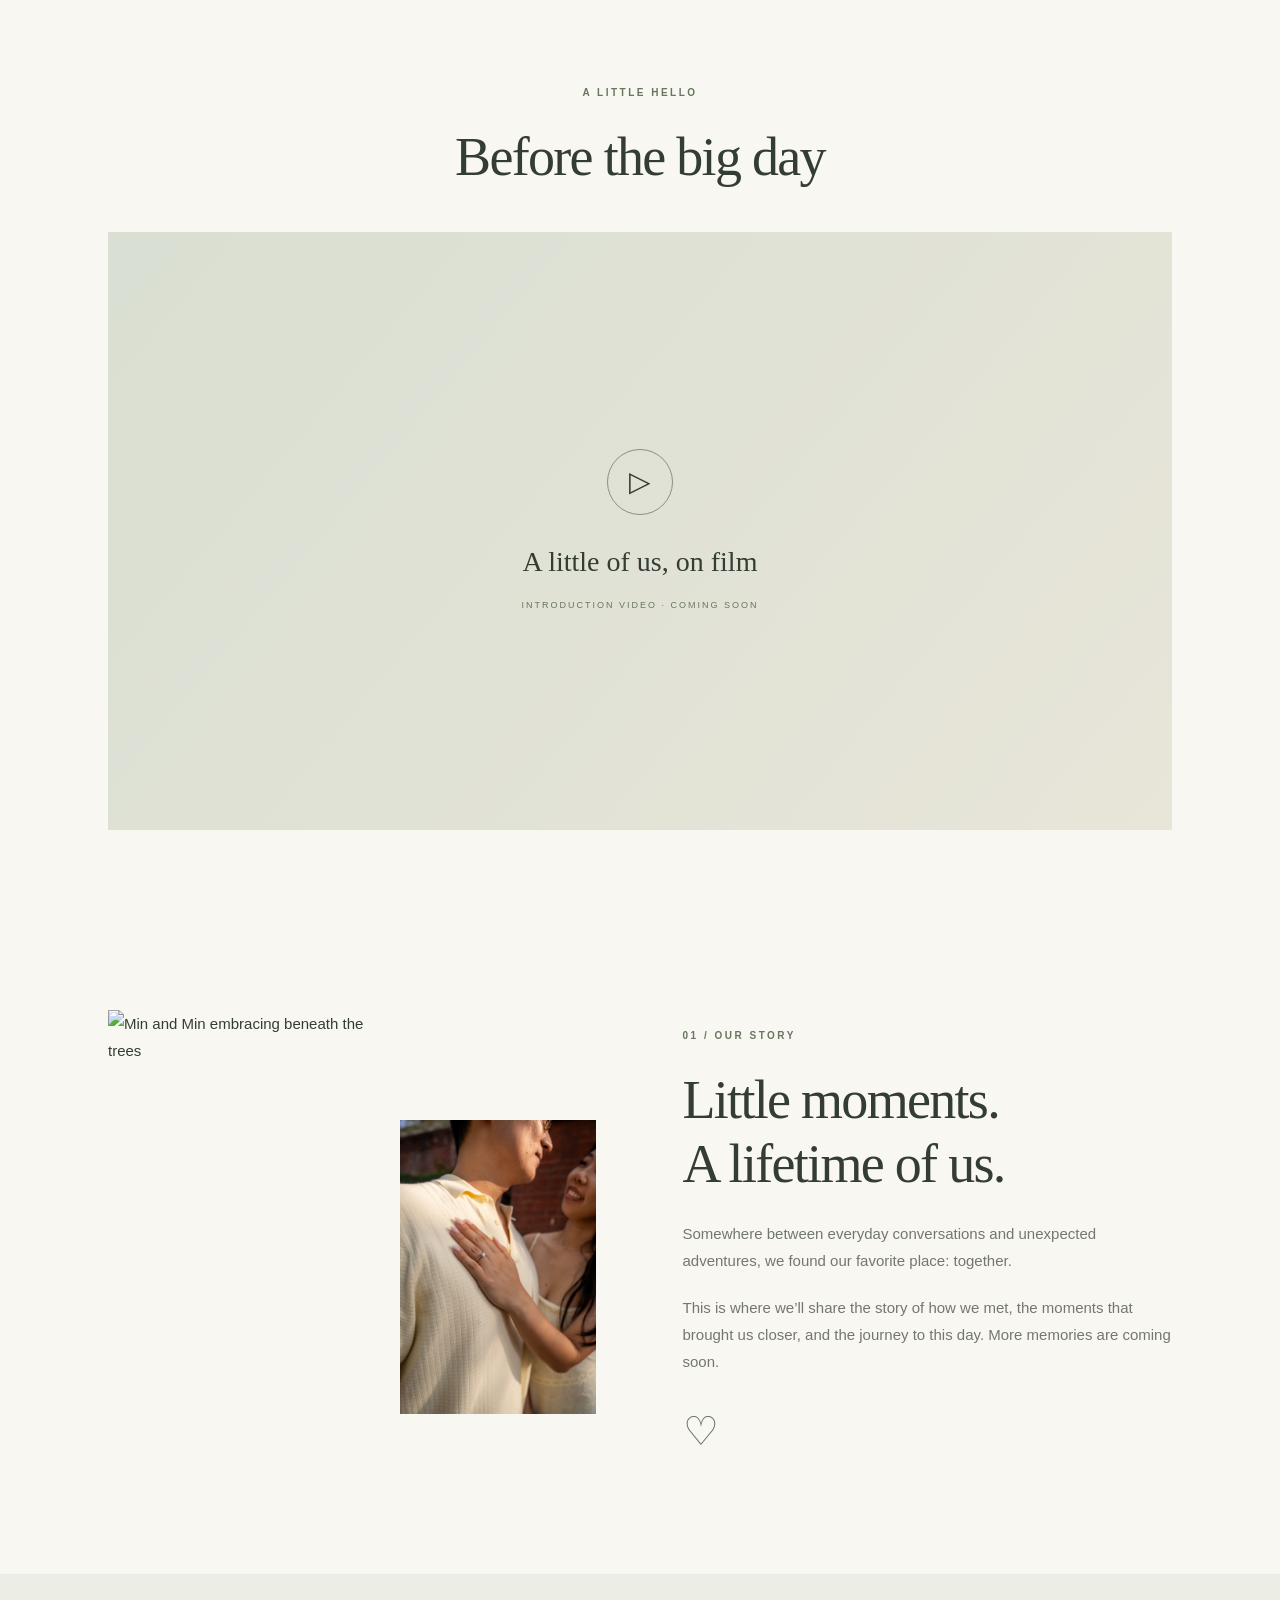
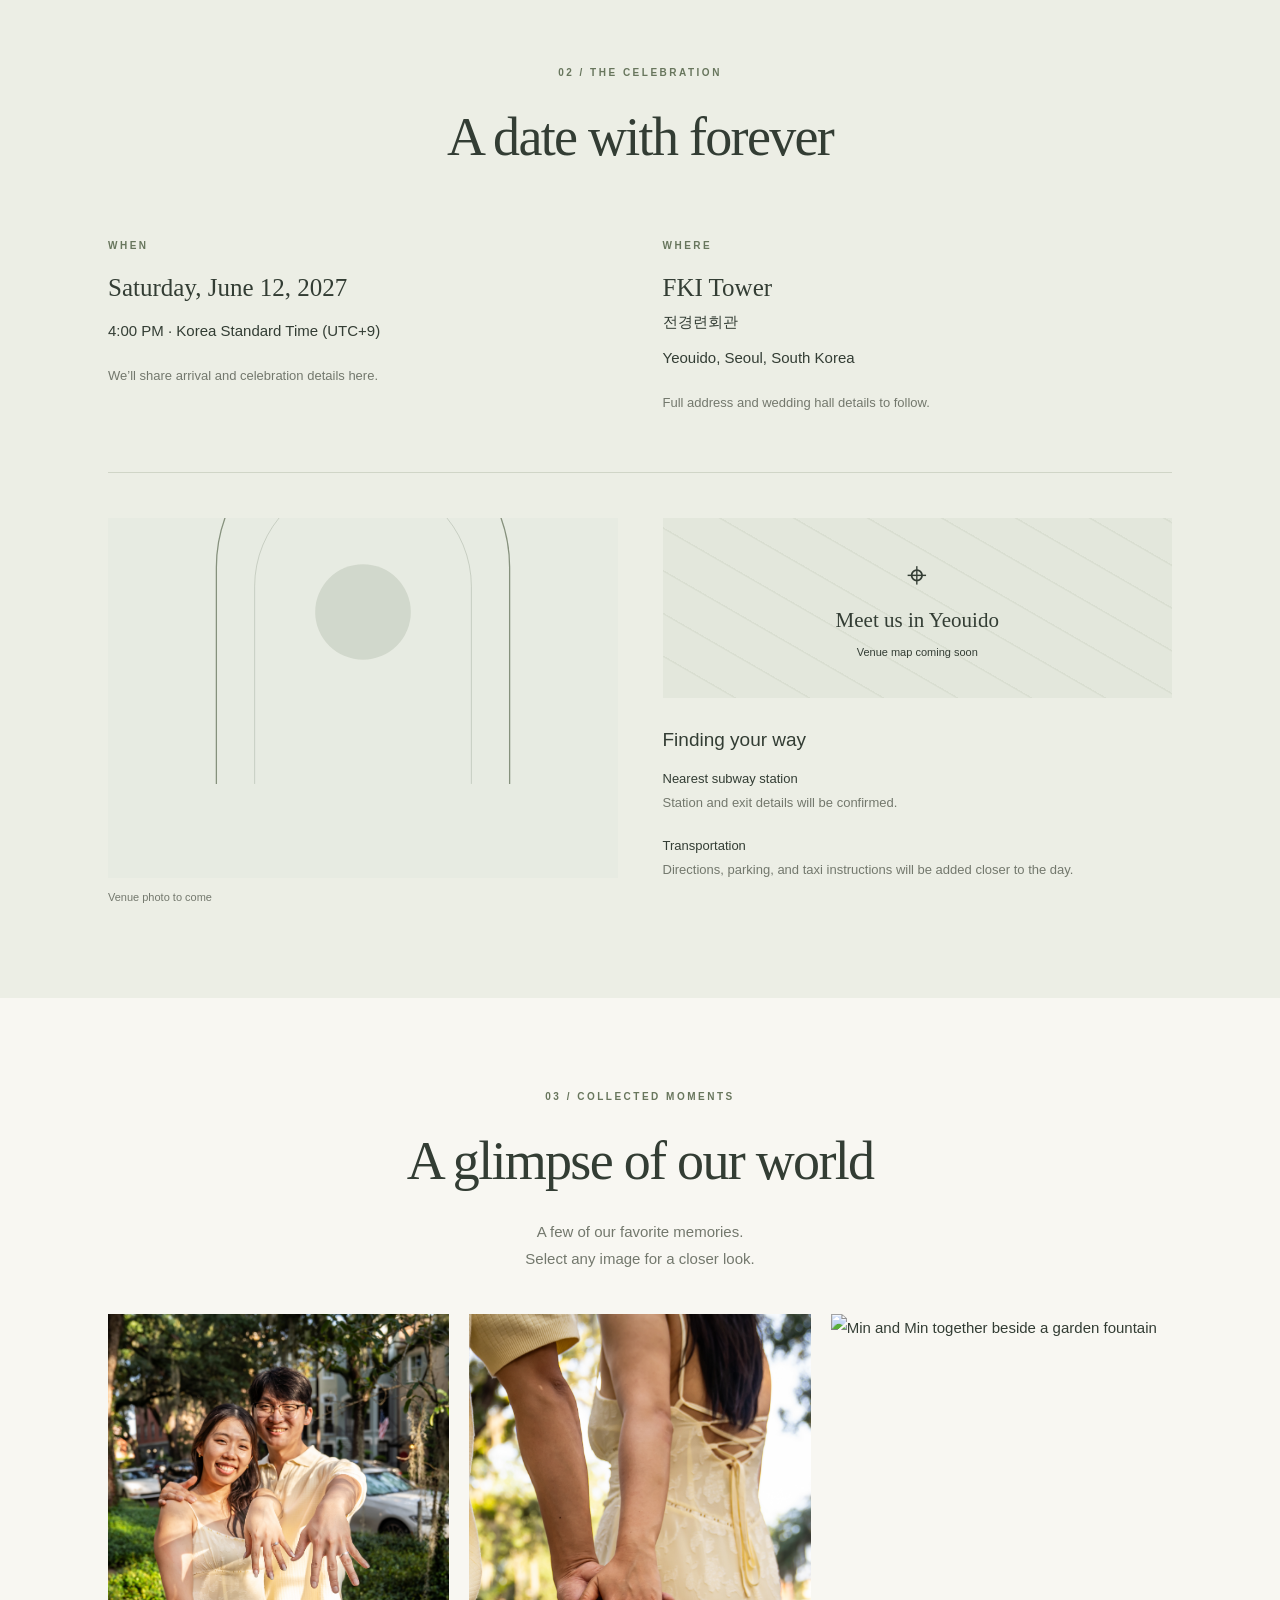
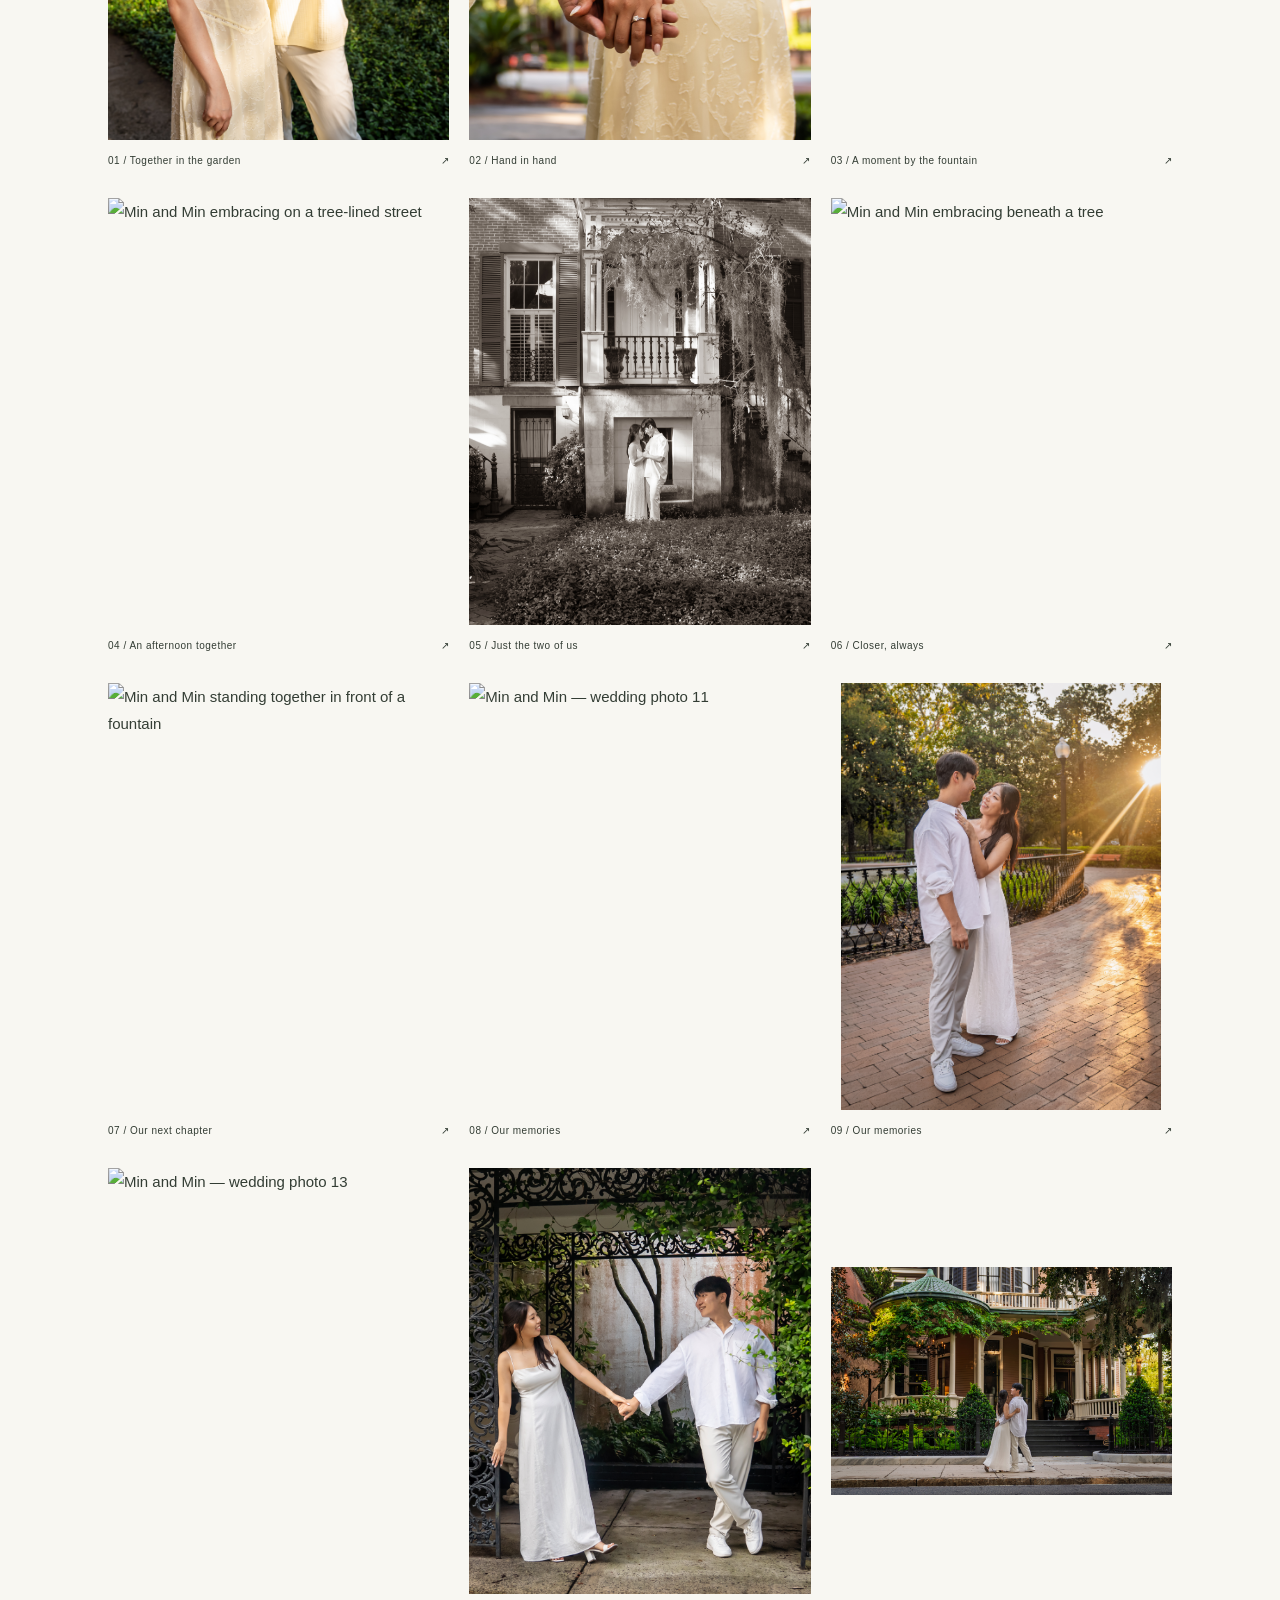
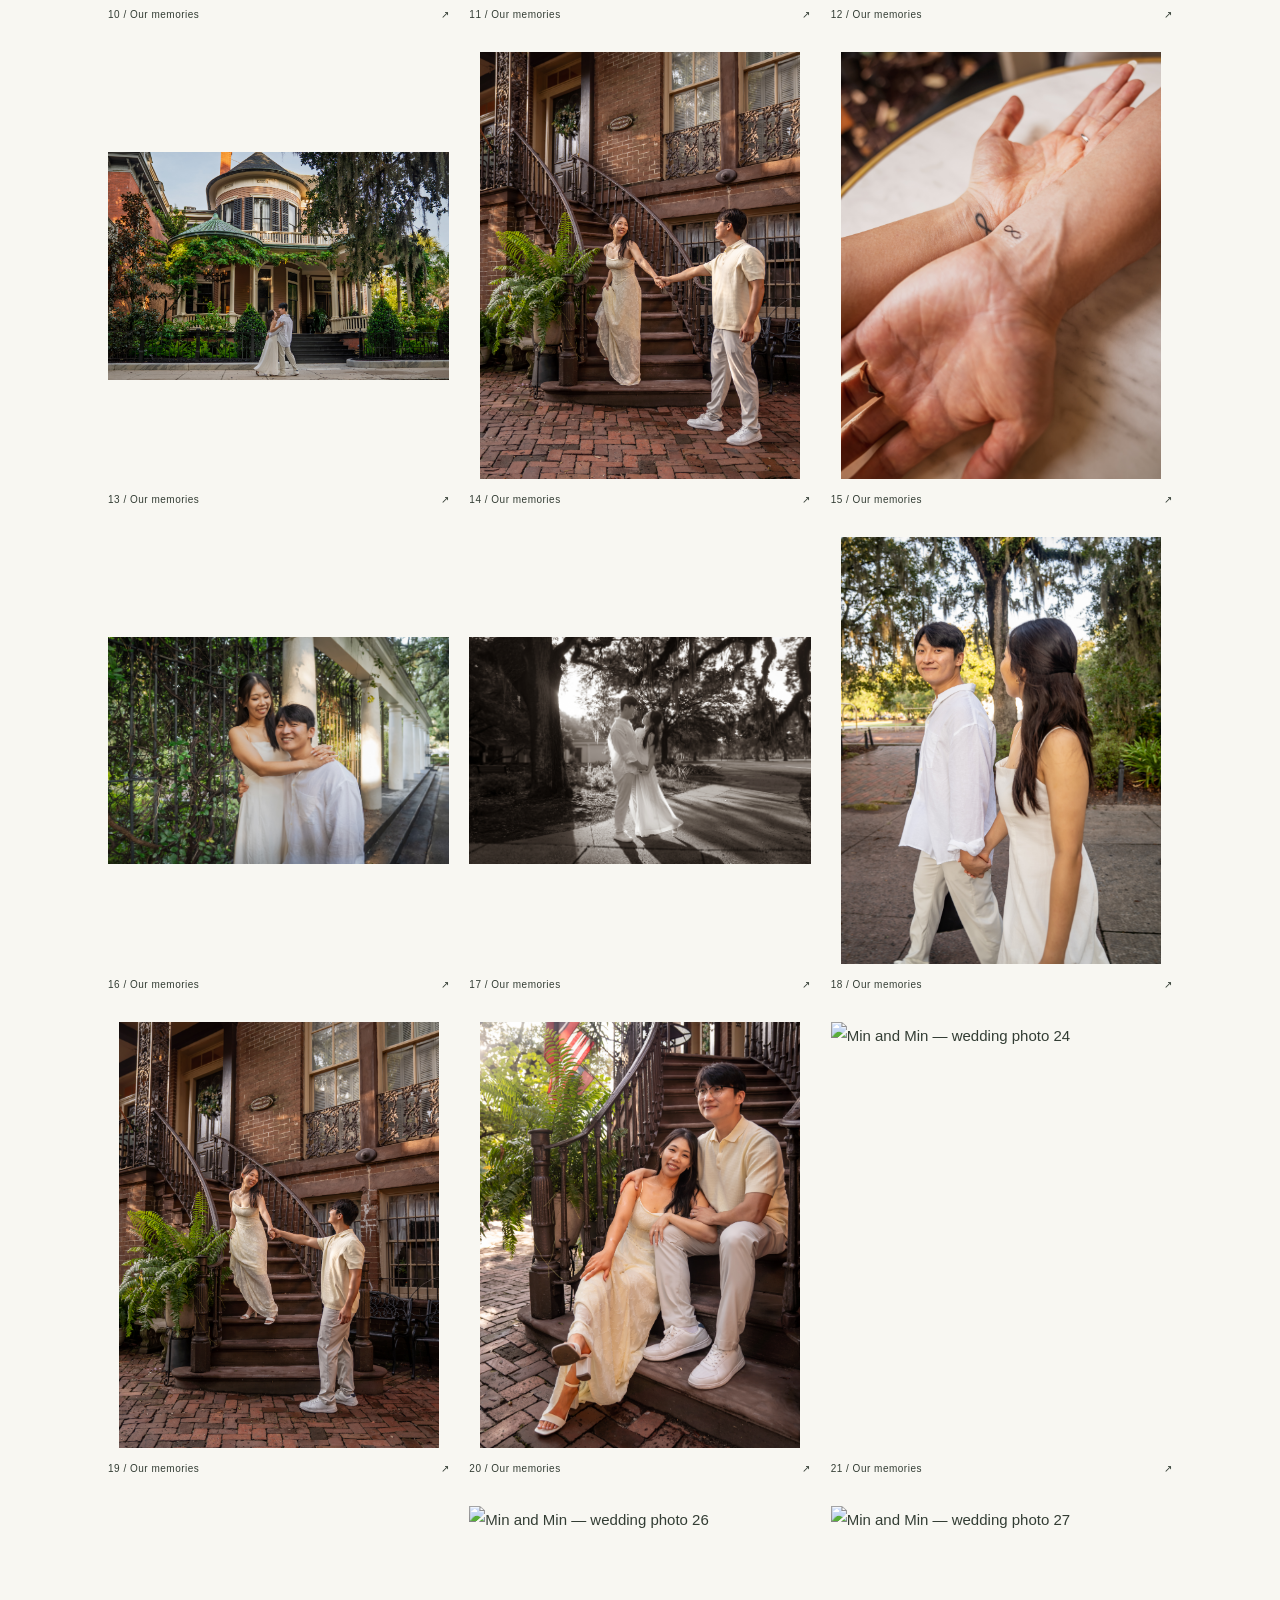
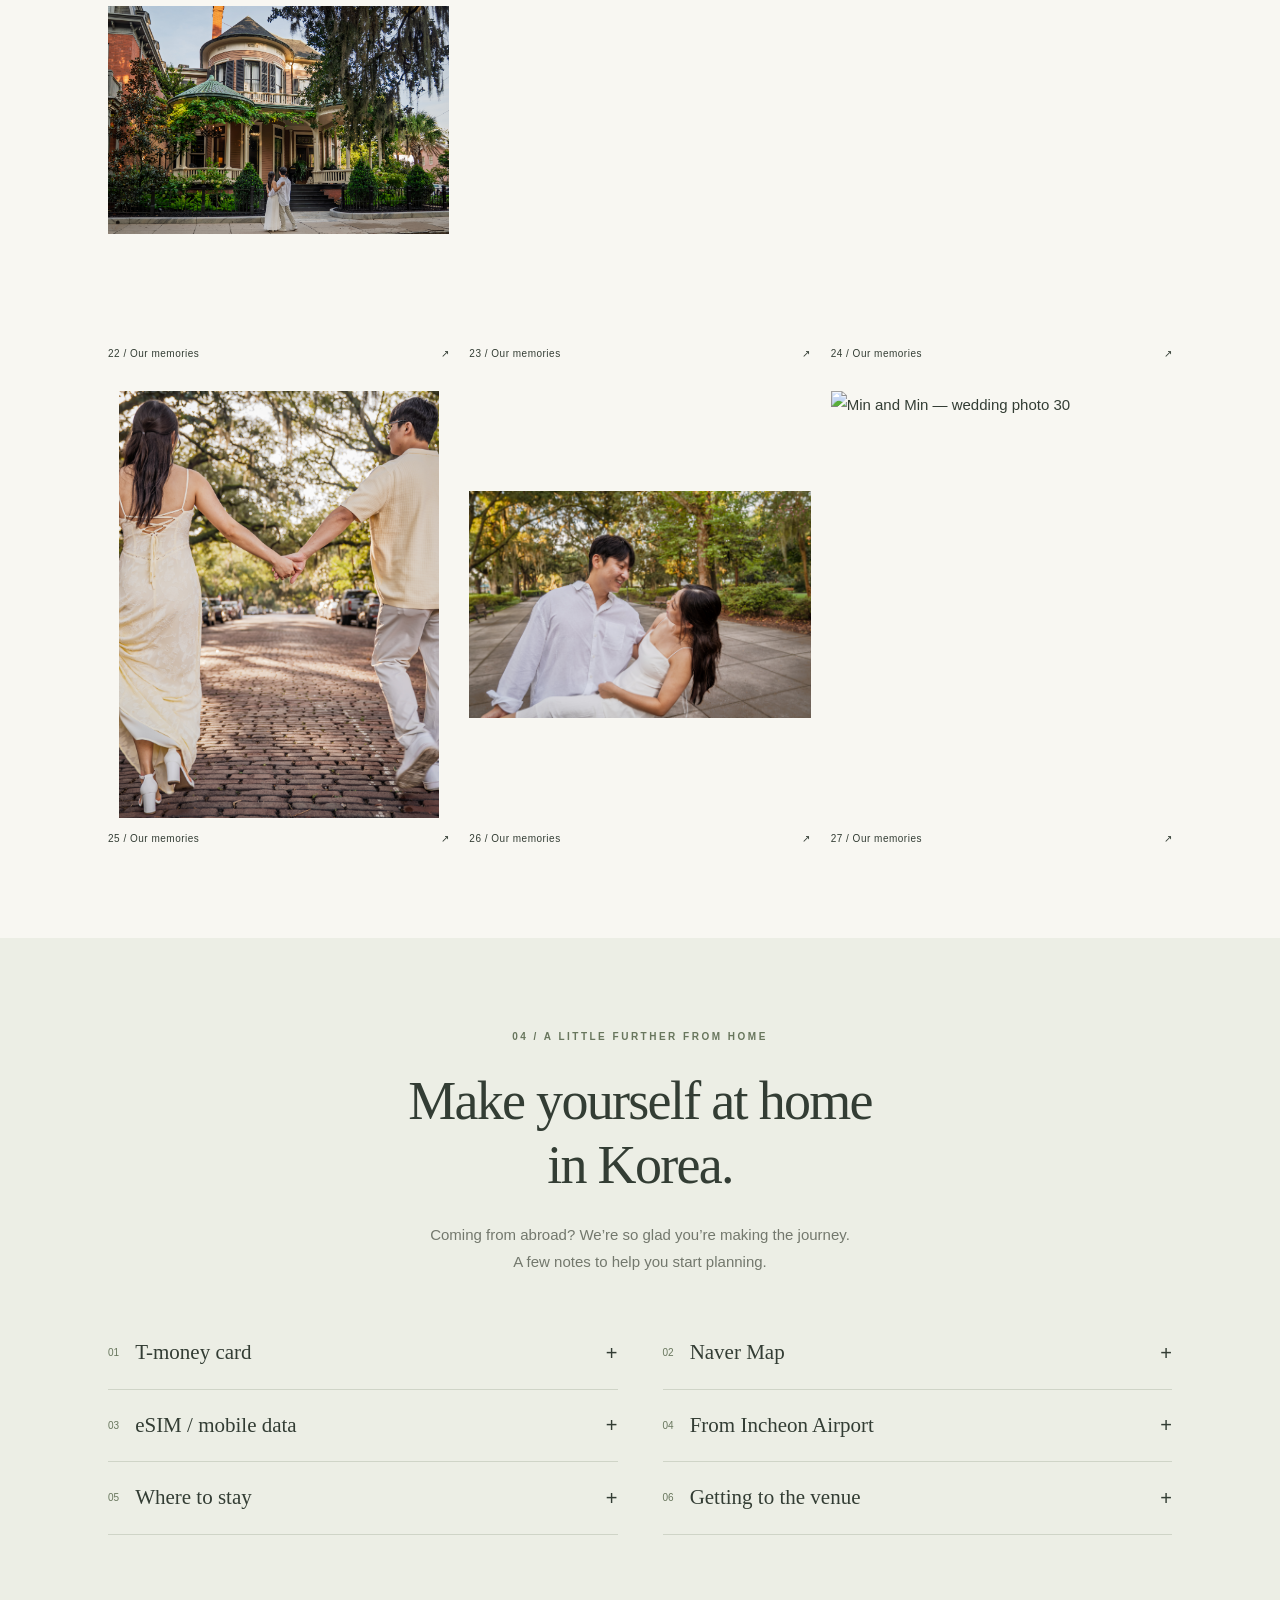
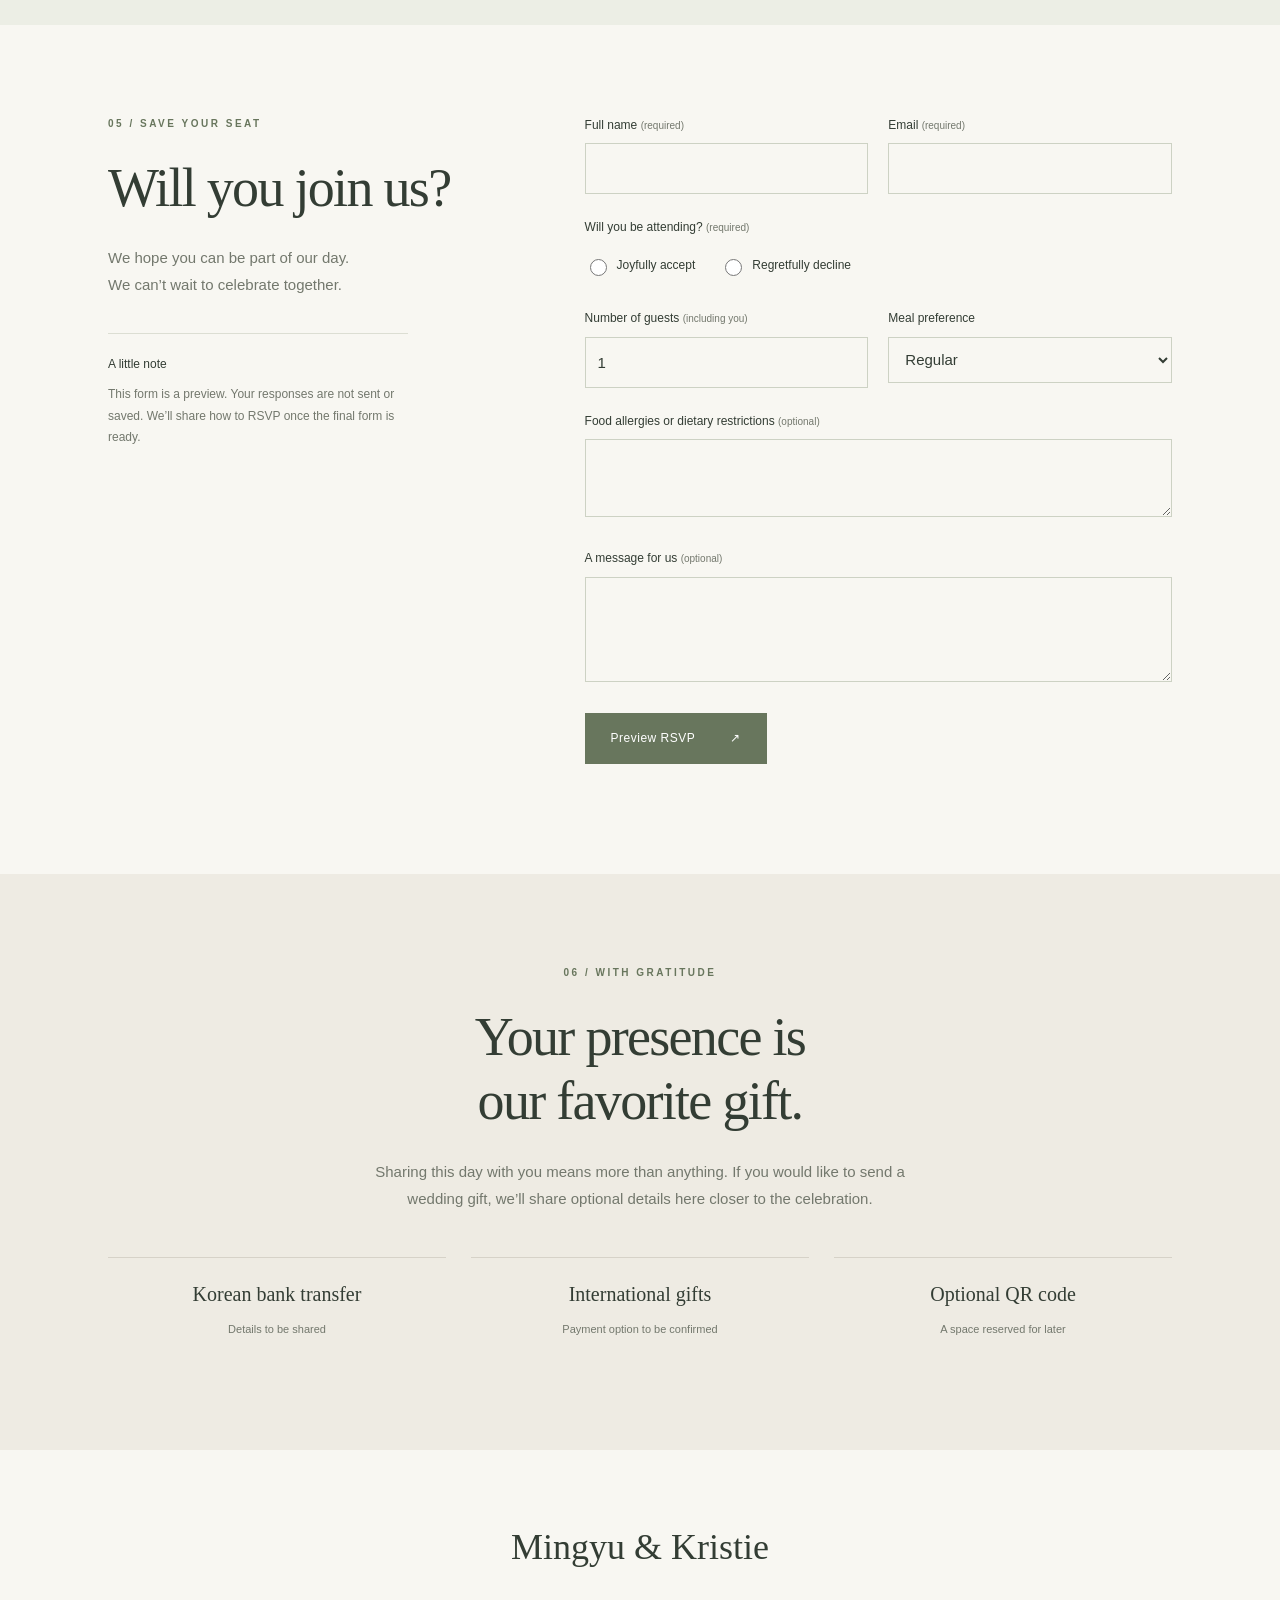
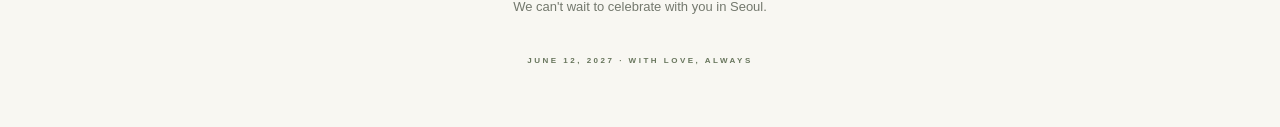
==== commit e0f1b334: "Use uploaded wedding song with autoplay and accessible pause controls" ====
--- a/index.html
+++ b/index.html
@@ -7,8 +7,8 @@
   <meta name="description" content="Join Mingyu & Kristie for their wedding on June 12, 2027, at FKI Tower in Seoul, South Korea.">
   <title>Mingyu & Kristie · June 12, 2027</title>
   <link rel="icon" href="flowers.svg" type="image/svg+xml">
-  <link rel="stylesheet" href="style.css?v=youtube-music-7">
-  <script src="main.js?v=youtube-music-7" defer></script>
+  <link rel="stylesheet" href="style.css?v=uploaded-song-8">
+  <script src="main.js?v=uploaded-song-8" defer></script>
 </head>
 <body>
 <a class="skip-link" href="#main">Skip to content</a>
@@ -19,6 +19,7 @@
     <a href="#home">Home</a><a href="#story">Our Story</a><a href="#wedding">Wedding</a><a href="#gallery">Gallery</a><a href="#visiting">Visiting Korea</a><a href="#rsvp">RSVP</a><a href="#gifts">Gifts</a>
   </nav>
 </header>
+<div class="music-control" hidden><button id="music-toggle" type="button" aria-pressed="false" aria-label="Play wedding music"><span aria-hidden="true">♫</span> <span id="music-label">Play music</span></button><span id="music-status" class="music-status" role="status"></span></div>
 <main id="main">
 <section id="home" class="hero section-wrap">
   <div class="hero-copy"><p class="eyebrow">Together with our families</p><h1>Mingyu <em>&</em> Kristie</h1><p class="hero-subtitle">Min(gyu) & Min(ji)</p><p class="hero-invitation">A new chapter, together.</p><div class="hero-date">JUNE 12, 2027 <span>·</span> SEOUL, KOREA</div><a class="button" href="#wedding">Join us in Seoul <span aria-hidden="true">↗</span></a></div>
@@ -28,11 +29,8 @@
 <section id="welcome" class="welcome section-wrap reveal"><p class="eyebrow">You're invited</p><h2>Our favorite people.<br>One very special day.</h2><p>We’re getting married, and we’d love to have you by our side. Join us for a day of love, laughter, and new memories in the heart of Seoul.</p><p class="personal-note">With love, Mingyu and Kristie</p>
 <div class="soundtrack">
   <h3>A little music for our day</h3>
-  <div class="soundtrack-player">
-    <iframe src="https://www.youtube-nocookie.com/embed/PIH8FBJx9T4?autoplay=1&amp;controls=1&amp;loop=1&amp;playlist=PIH8FBJx9T4&amp;playsinline=1" title="Our wedding soundtrack — YouTube player" width="560" height="315" allow="autoplay; encrypted-media; picture-in-picture; fullscreen" referrerpolicy="strict-origin-when-cross-origin" allowfullscreen></iframe>
-  </div>
-  <p class="soundtrack-note">Press Play if the music doesn’t start automatically. You can pause it using the player controls.</p>
-  <a href="https://music.youtube.com/watch?v=PIH8FBJx9T4" target="_blank" rel="noopener noreferrer">Open in YouTube Music ↗</a>
+  <audio id="wedding-music" src="wedding-song.mp3" controls autoplay loop preload="auto" aria-label="Can’t Take My Eyes off You — wedding music"></audio>
+  <p class="soundtrack-note">Can’t Take My Eyes off You · Joey Stamper</p>
 </div>
 </section>
 <section id="video" class="section-wrap reveal"><div class="section-heading"><p class="eyebrow">A little hello</p><h2>Before the big day</h2></div><div class="video-placeholder" role="img" aria-label="Introduction video placeholder. Our video is coming soon."><span class="play-symbol" aria-hidden="true">▷</span><p>A little of us, on film</p><span>INTRODUCTION VIDEO · COMING SOON</span></div></section>
--- a/style.css
+++ b/style.css
@@ -16,7 +16,11 @@
 
 .soundtrack{margin:35px auto 0;padding-top:28px;border-top:1px solid var(--line);text-align:center}
 .soundtrack h3{font-size:24px;margin-bottom:18px}
-.soundtrack-player{width:100%;aspect-ratio:16/9;min-height:200px;background:var(--tint)}
-.soundtrack-player iframe{display:block;width:100%;height:100%;min-height:200px;border:0}
 .soundtrack .soundtrack-note{font-size:12px;color:var(--muted);margin:14px 0 8px}
 .soundtrack>a{display:inline-block;font-size:12px;min-height:44px;padding:8px;text-underline-offset:4px}
+
+.soundtrack audio{display:block;width:100%;max-width:420px;margin:0 auto}
+.music-control{position:fixed;right:20px;bottom:20px;z-index:11;max-width:calc(100vw - 40px)}
+.music-control button{border:1px solid var(--sage);border-radius:24px;background:var(--paper);color:var(--ink);padding:10px 17px;min-height:44px;font-size:12px;box-shadow:0 3px 16px #333d3410}
+.music-control button>span:first-child{margin-right:6px;color:var(--sage)}
+.music-status{display:block;max-width:230px;font-size:11px;background:var(--paper)}
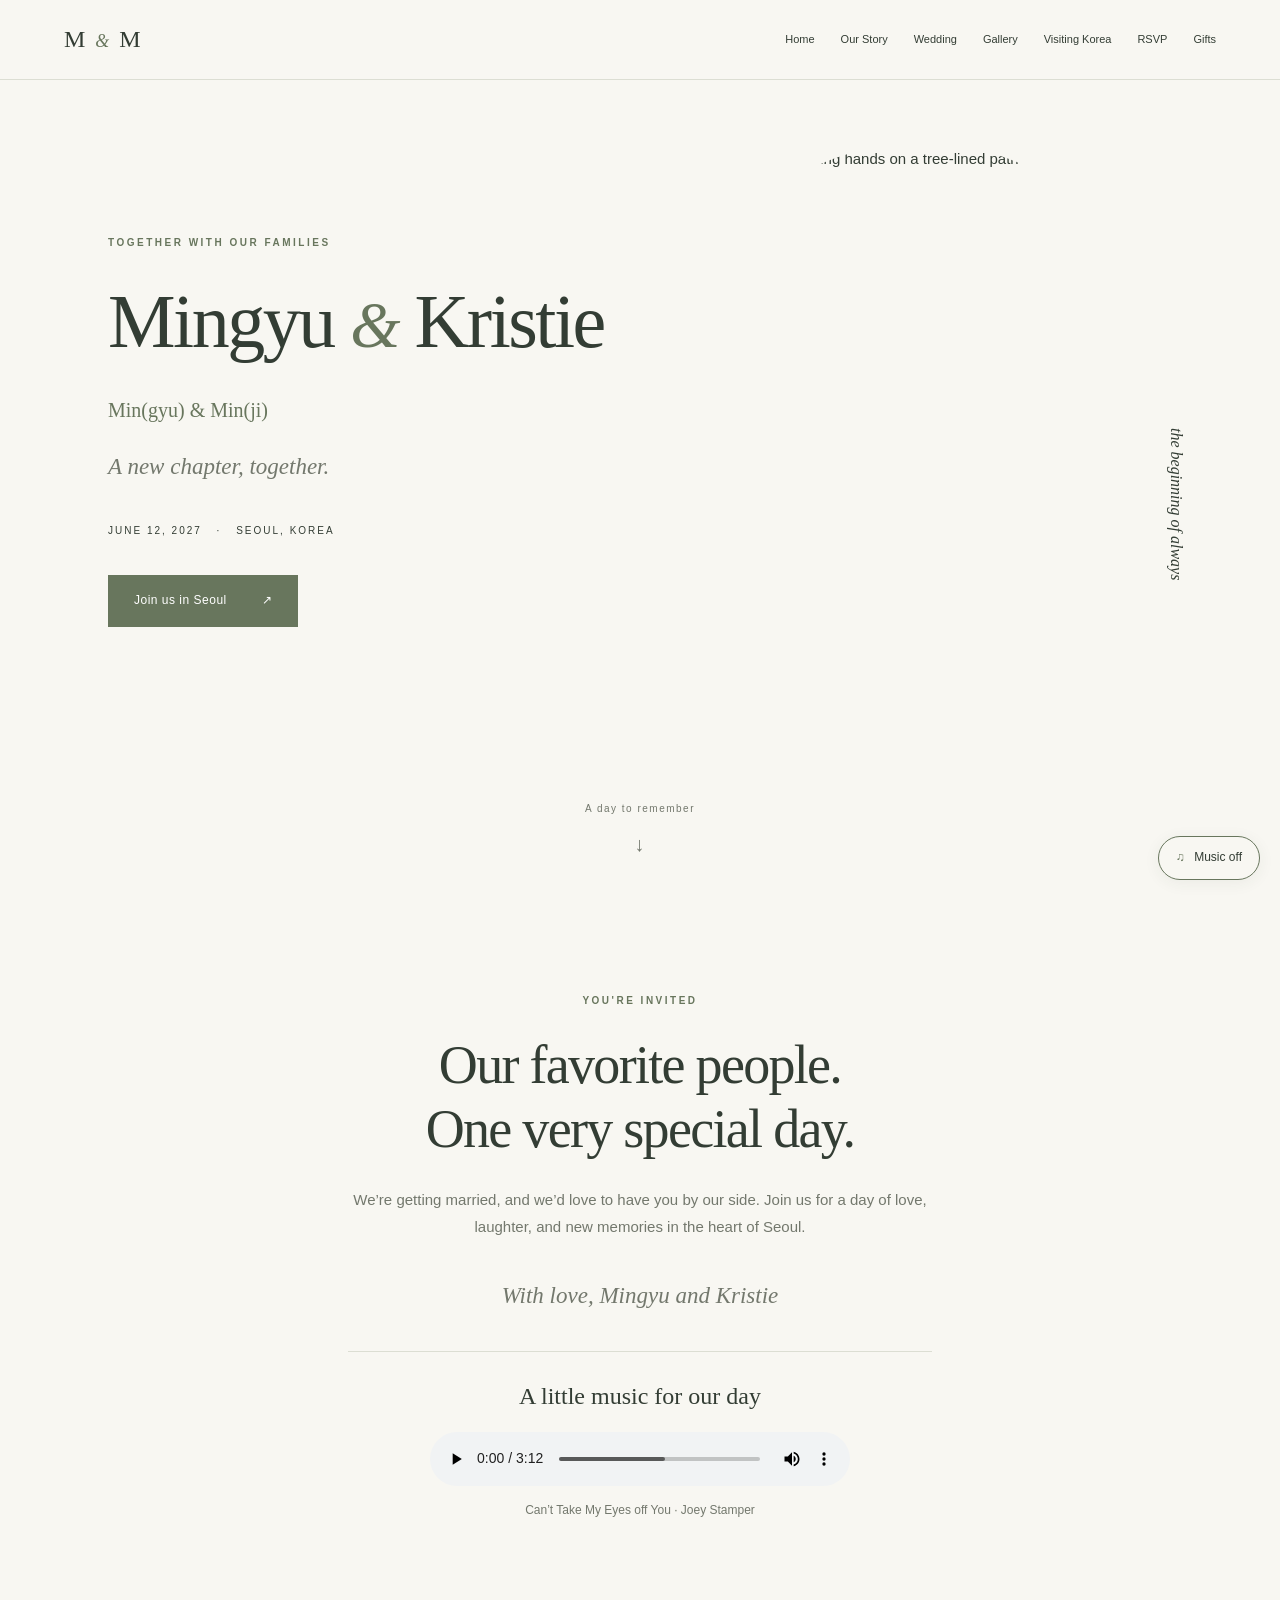
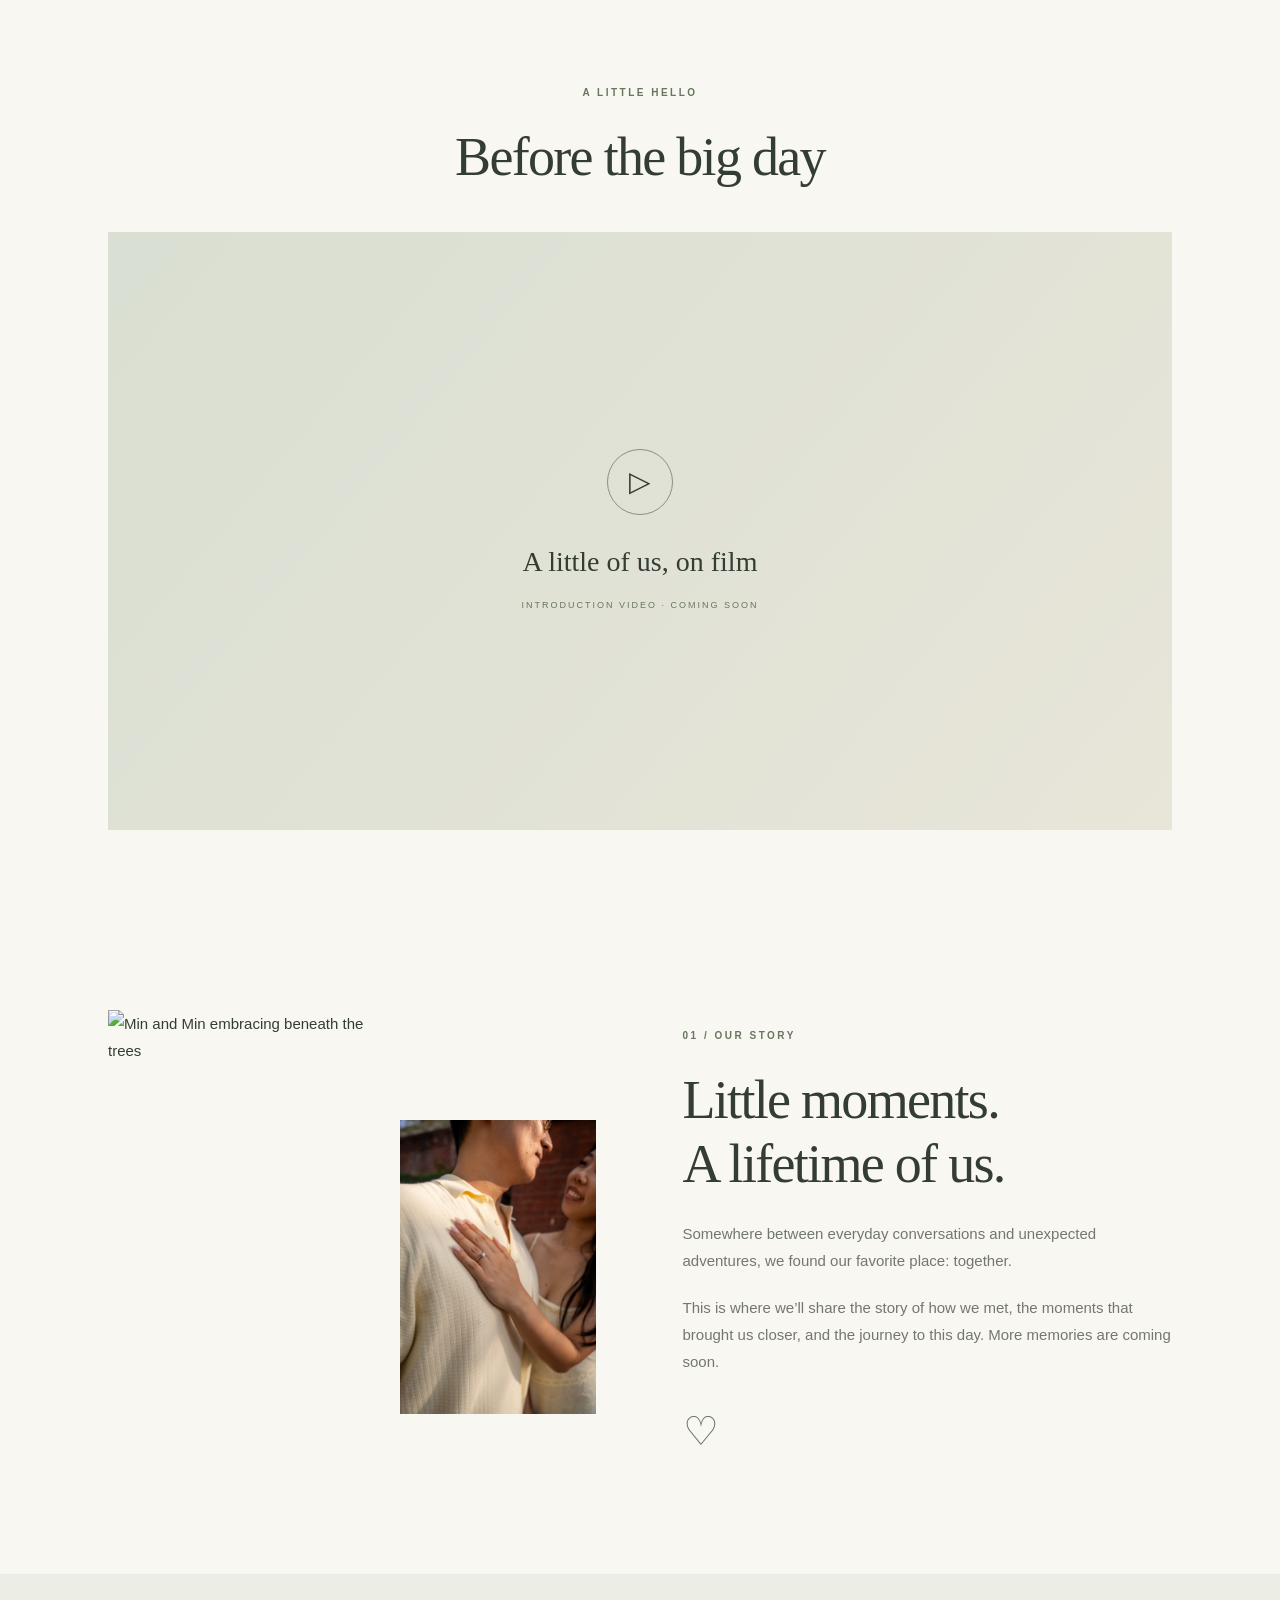
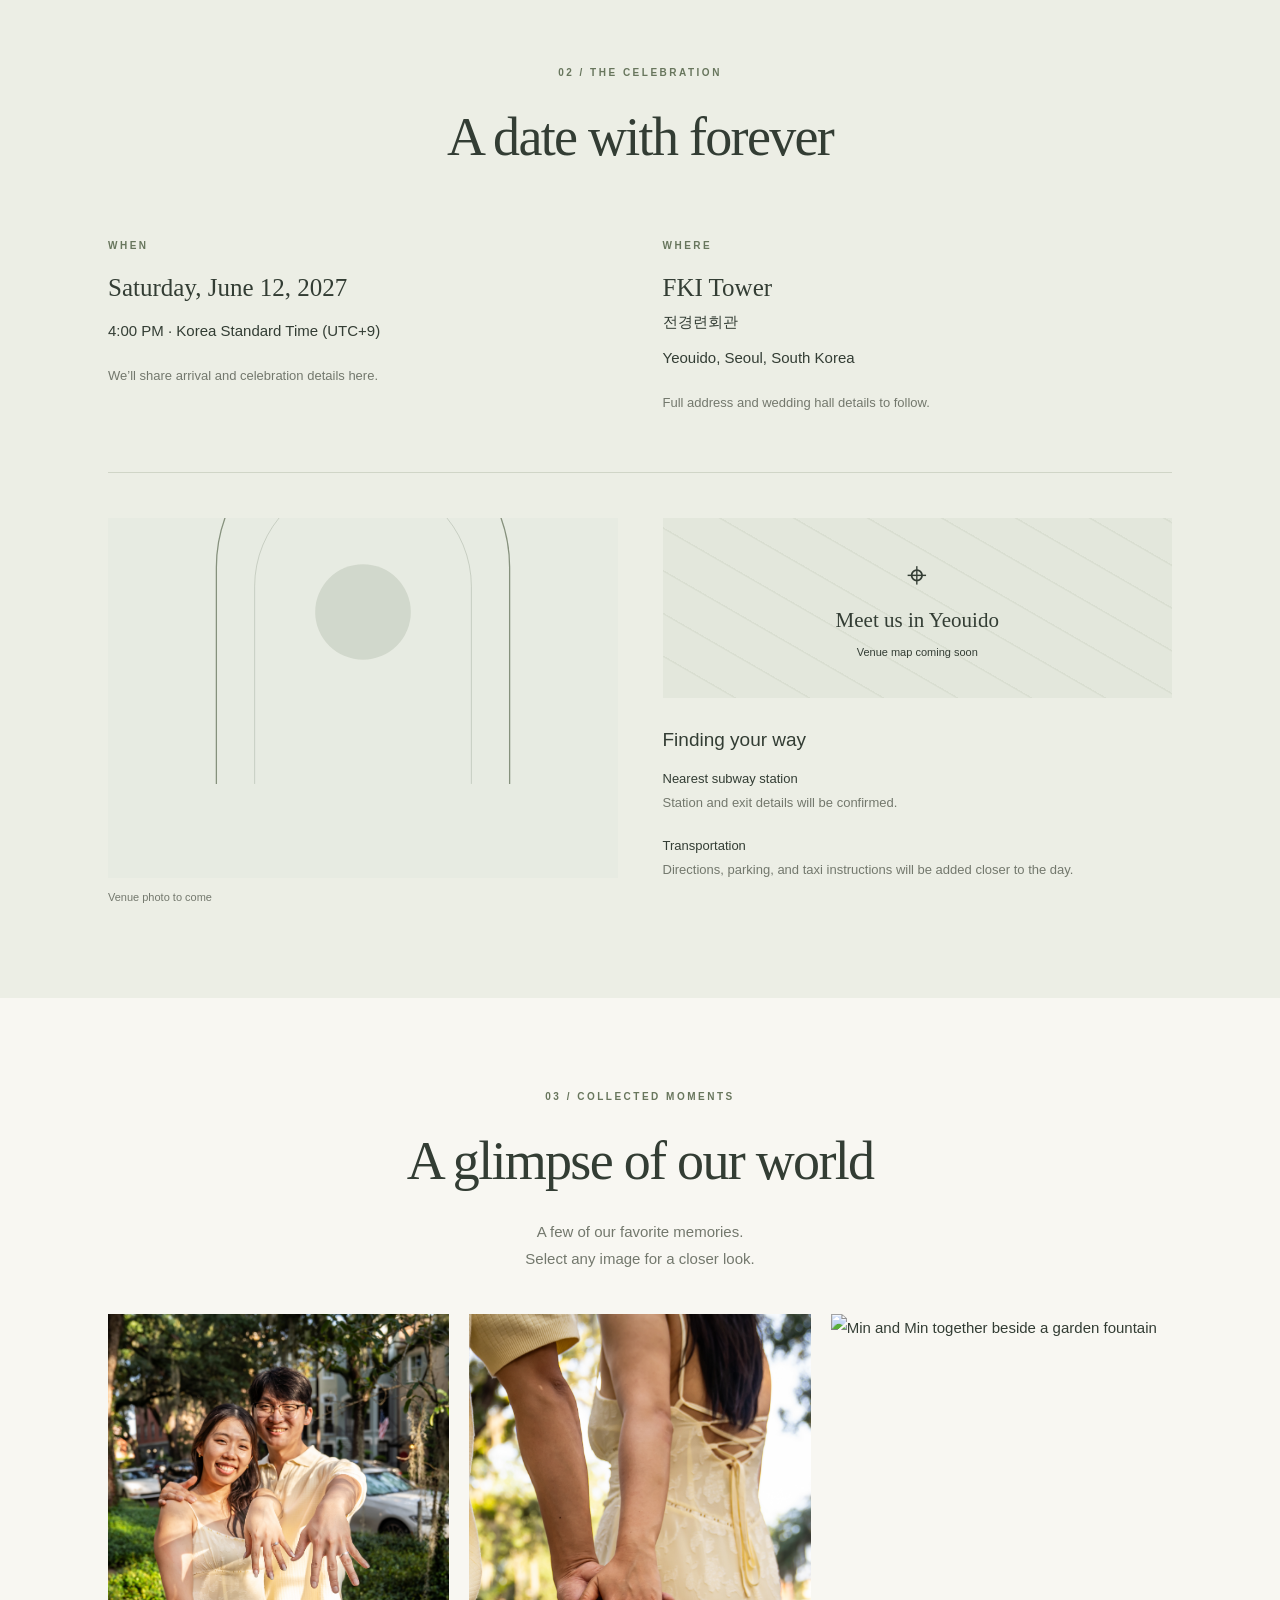
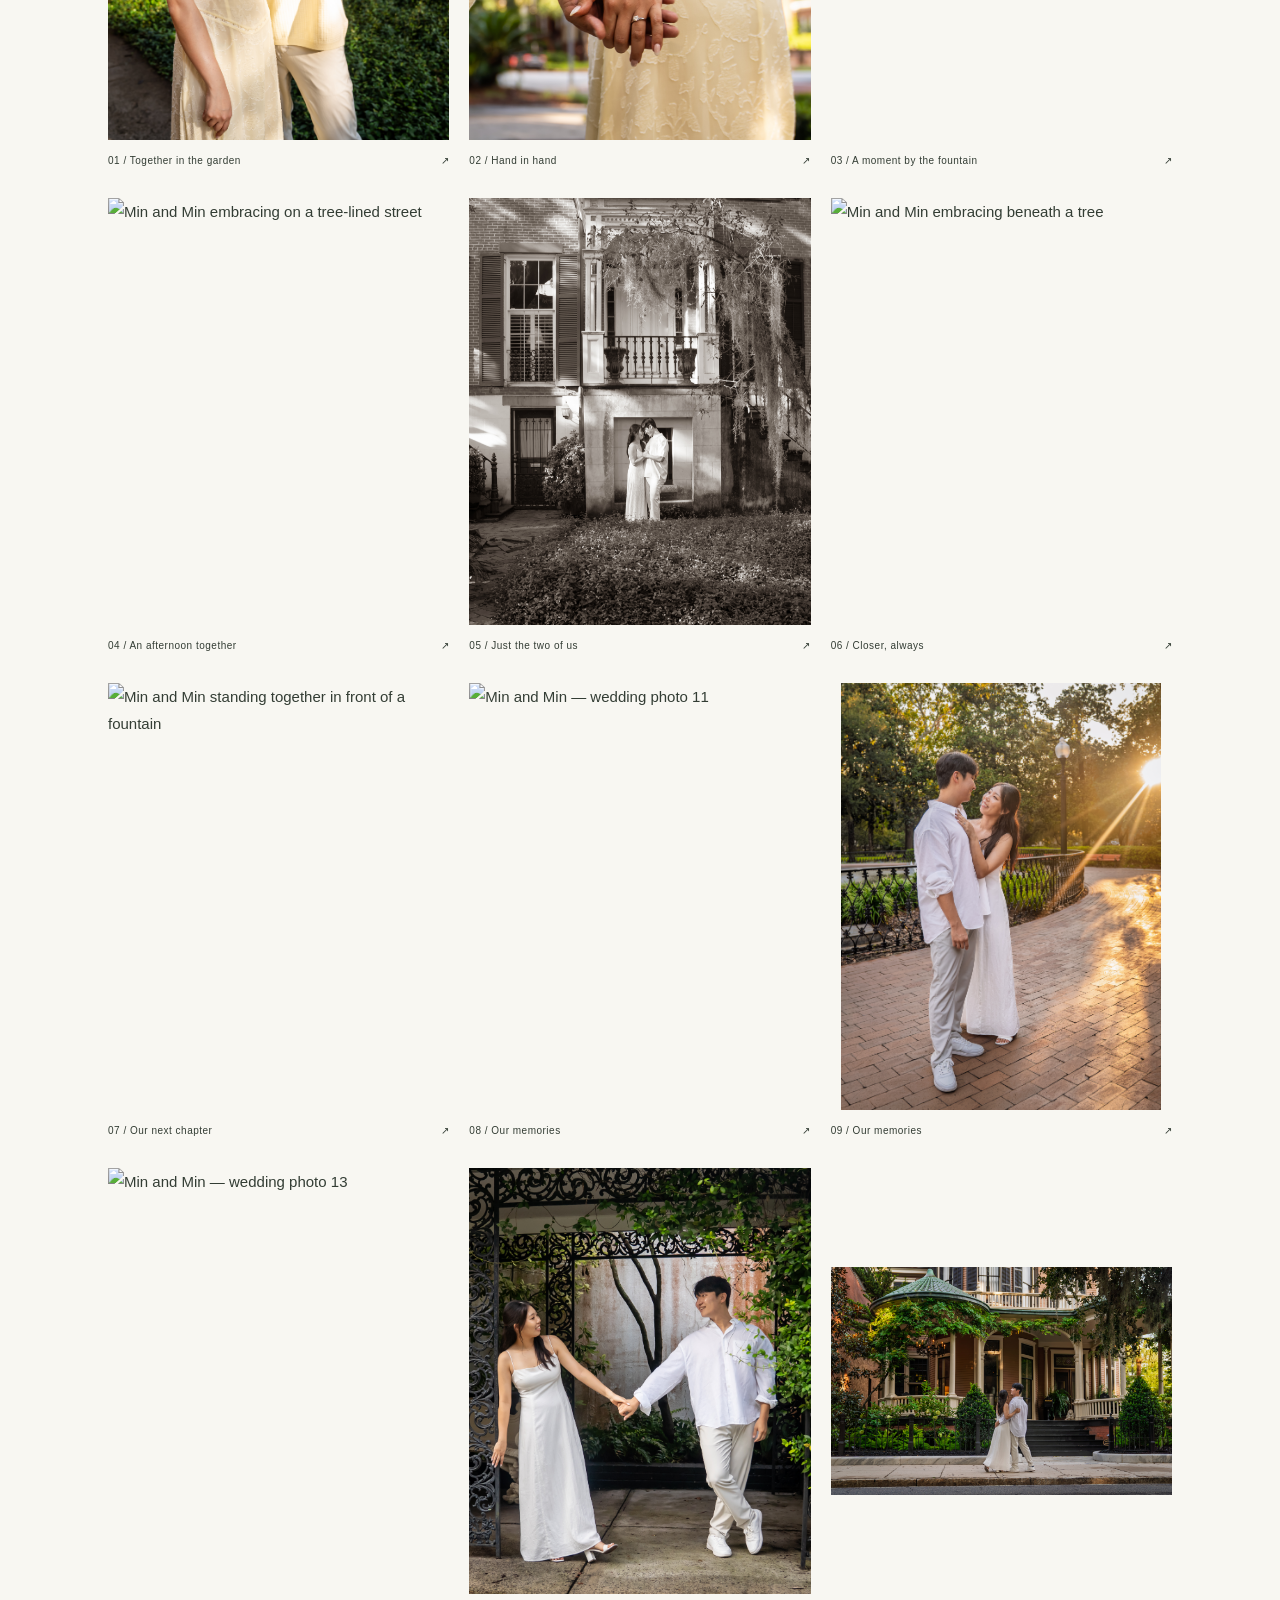
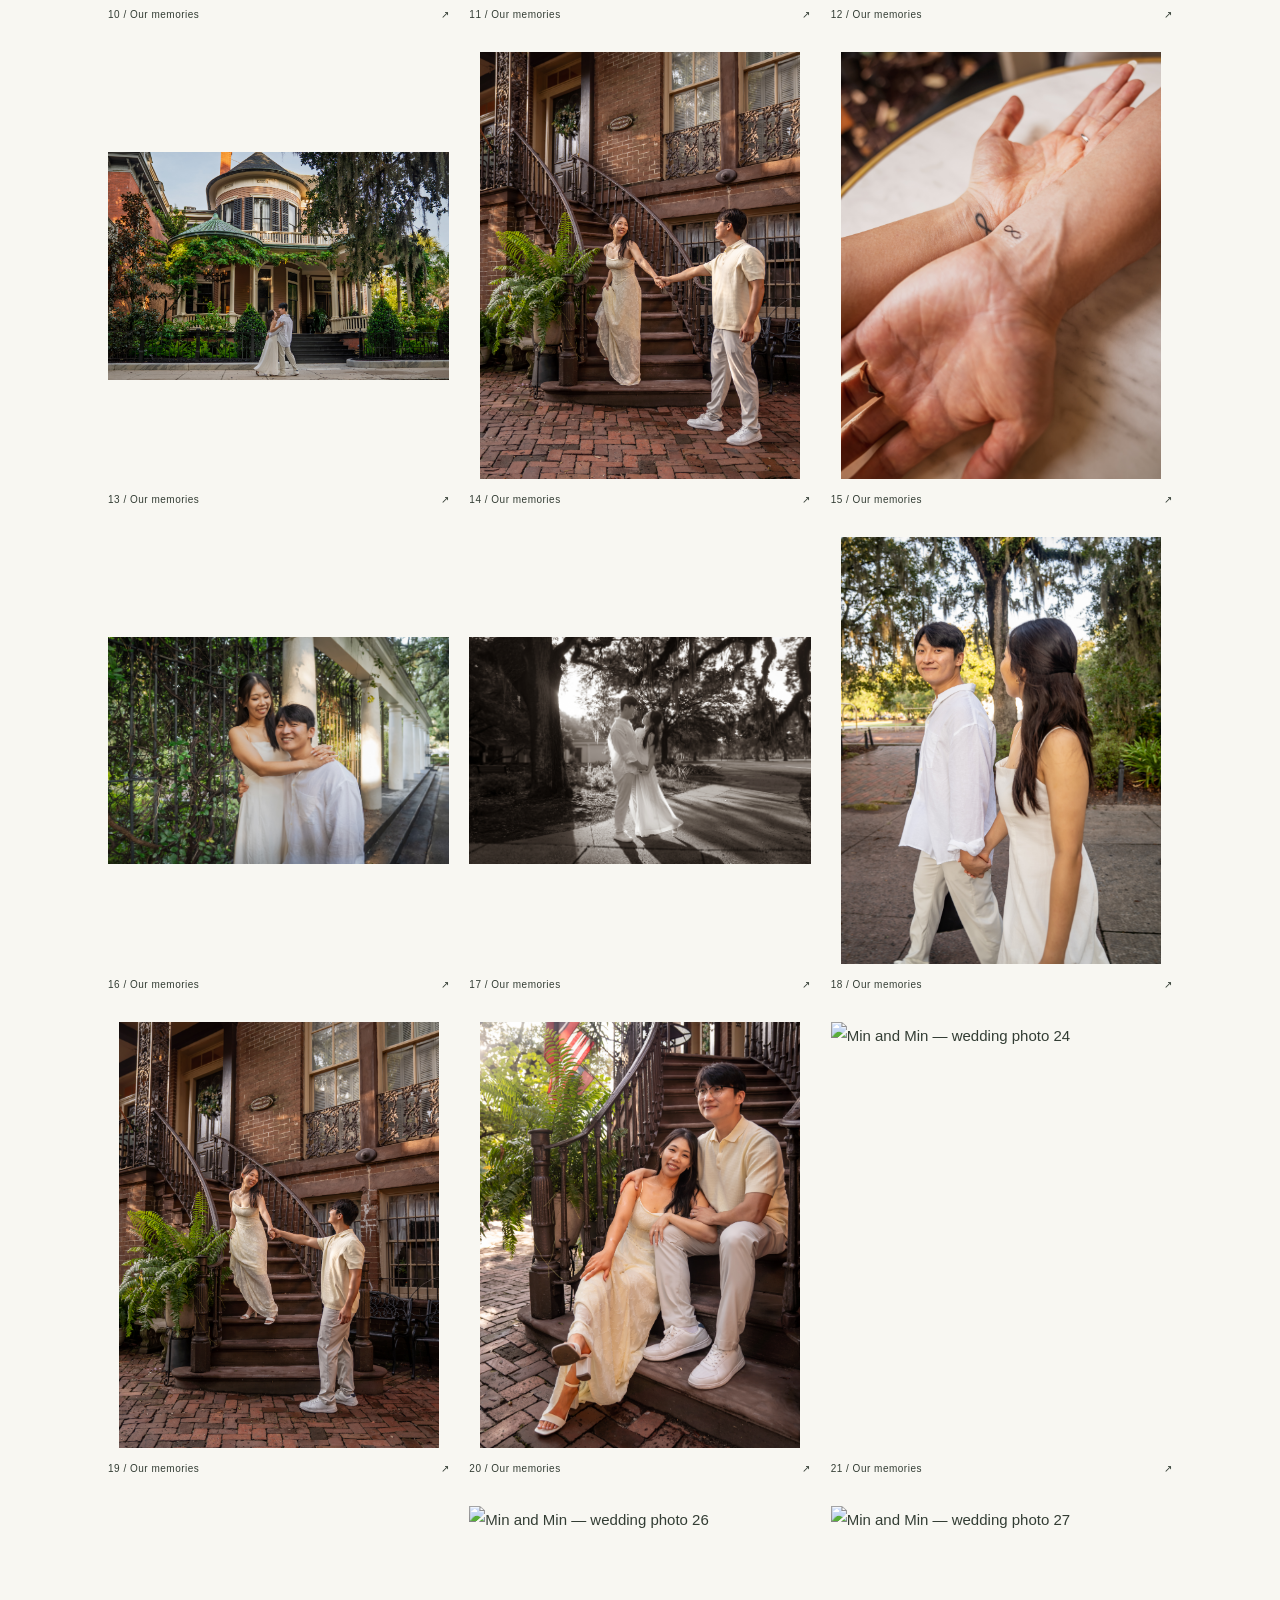
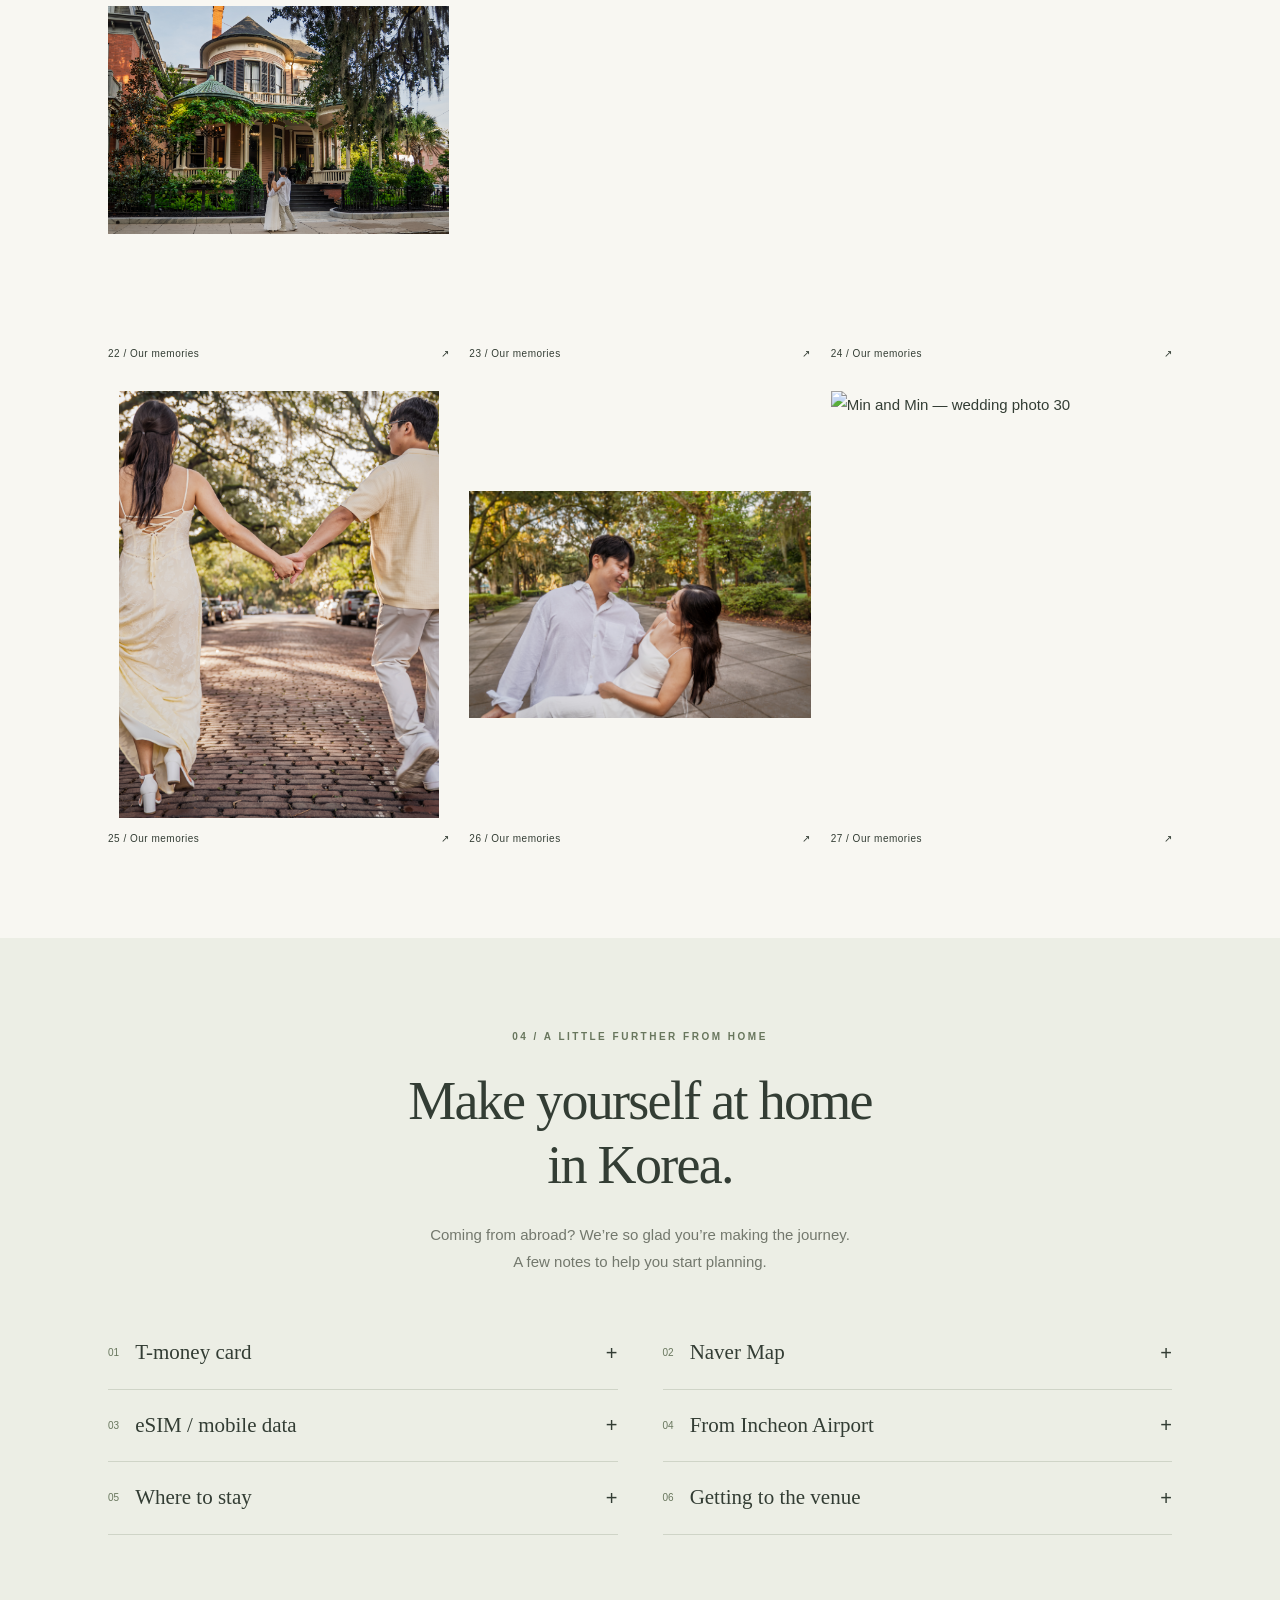
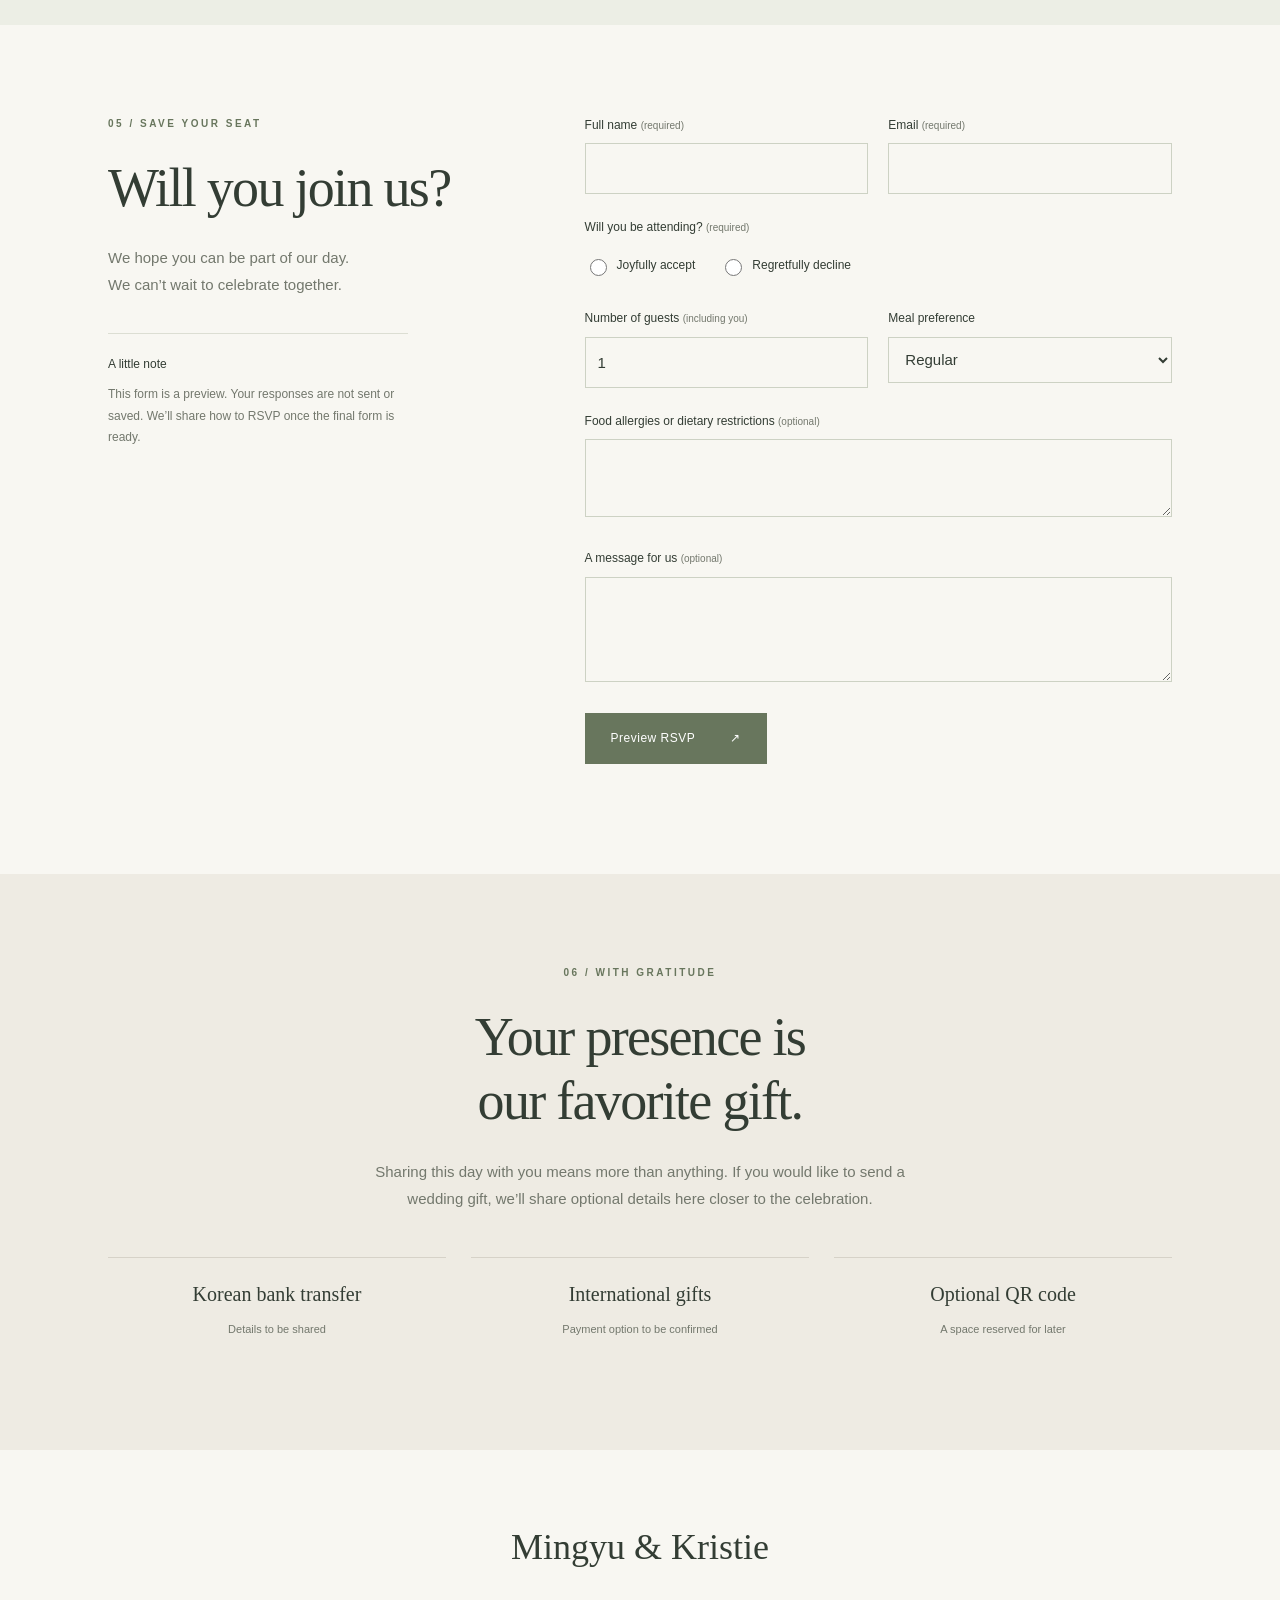
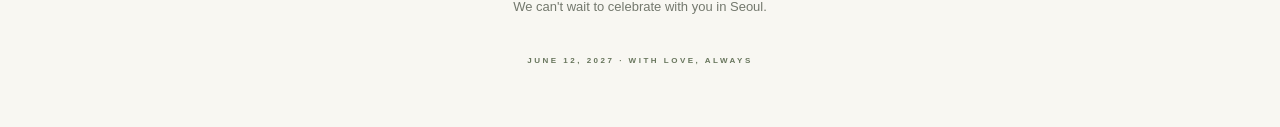
==== commit cf9b9184: "Remove autoplay prompt and start music on natural guest interactions" ====
--- a/index.html
+++ b/index.html
@@ -7,8 +7,8 @@
   <meta name="description" content="Join Mingyu & Kristie for their wedding on June 12, 2027, at FKI Tower in Seoul, South Korea.">
   <title>Mingyu & Kristie · June 12, 2027</title>
   <link rel="icon" href="flowers.svg" type="image/svg+xml">
-  <link rel="stylesheet" href="style.css?v=uploaded-song-8">
-  <script src="main.js?v=uploaded-song-8" defer></script>
+  <link rel="stylesheet" href="style.css?v=auto-music-9">
+  <script src="main.js?v=auto-music-9" defer></script>
 </head>
 <body>
 <a class="skip-link" href="#main">Skip to content</a>
@@ -19,7 +19,7 @@
     <a href="#home">Home</a><a href="#story">Our Story</a><a href="#wedding">Wedding</a><a href="#gallery">Gallery</a><a href="#visiting">Visiting Korea</a><a href="#rsvp">RSVP</a><a href="#gifts">Gifts</a>
   </nav>
 </header>
-<div class="music-control" hidden><button id="music-toggle" type="button" aria-pressed="false" aria-label="Play wedding music"><span aria-hidden="true">♫</span> <span id="music-label">Play music</span></button><span id="music-status" class="music-status" role="status"></span></div>
+<div class="music-control" hidden><button id="music-toggle" type="button" aria-pressed="false" aria-label="Play wedding music"><span aria-hidden="true">♫</span> <span id="music-label">Music</span></button><span id="music-status" class="music-status" role="status"></span></div>
 <main id="main">
 <section id="home" class="hero section-wrap">
   <div class="hero-copy"><p class="eyebrow">Together with our families</p><h1>Mingyu <em>&</em> Kristie</h1><p class="hero-subtitle">Min(gyu) & Min(ji)</p><p class="hero-invitation">A new chapter, together.</p><div class="hero-date">JUNE 12, 2027 <span>·</span> SEOUL, KOREA</div><a class="button" href="#wedding">Join us in Seoul <span aria-hidden="true">↗</span></a></div>
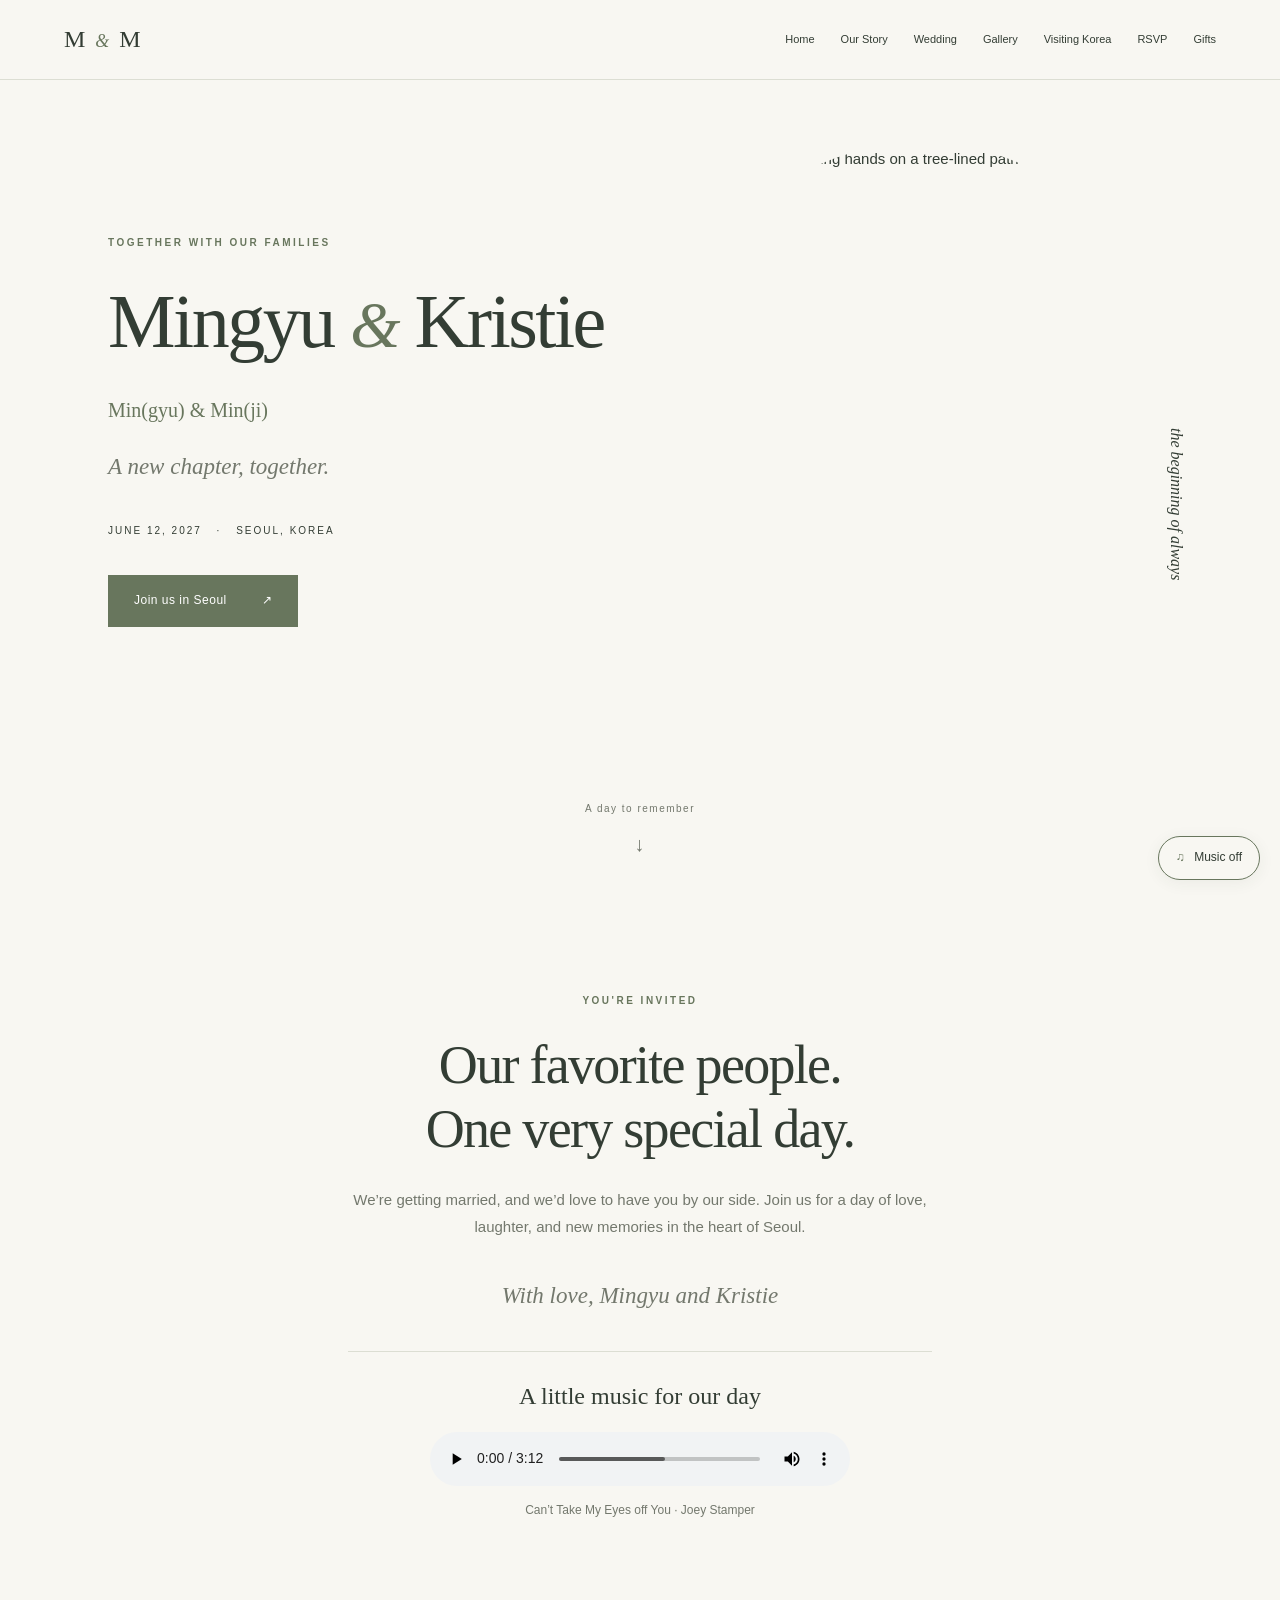
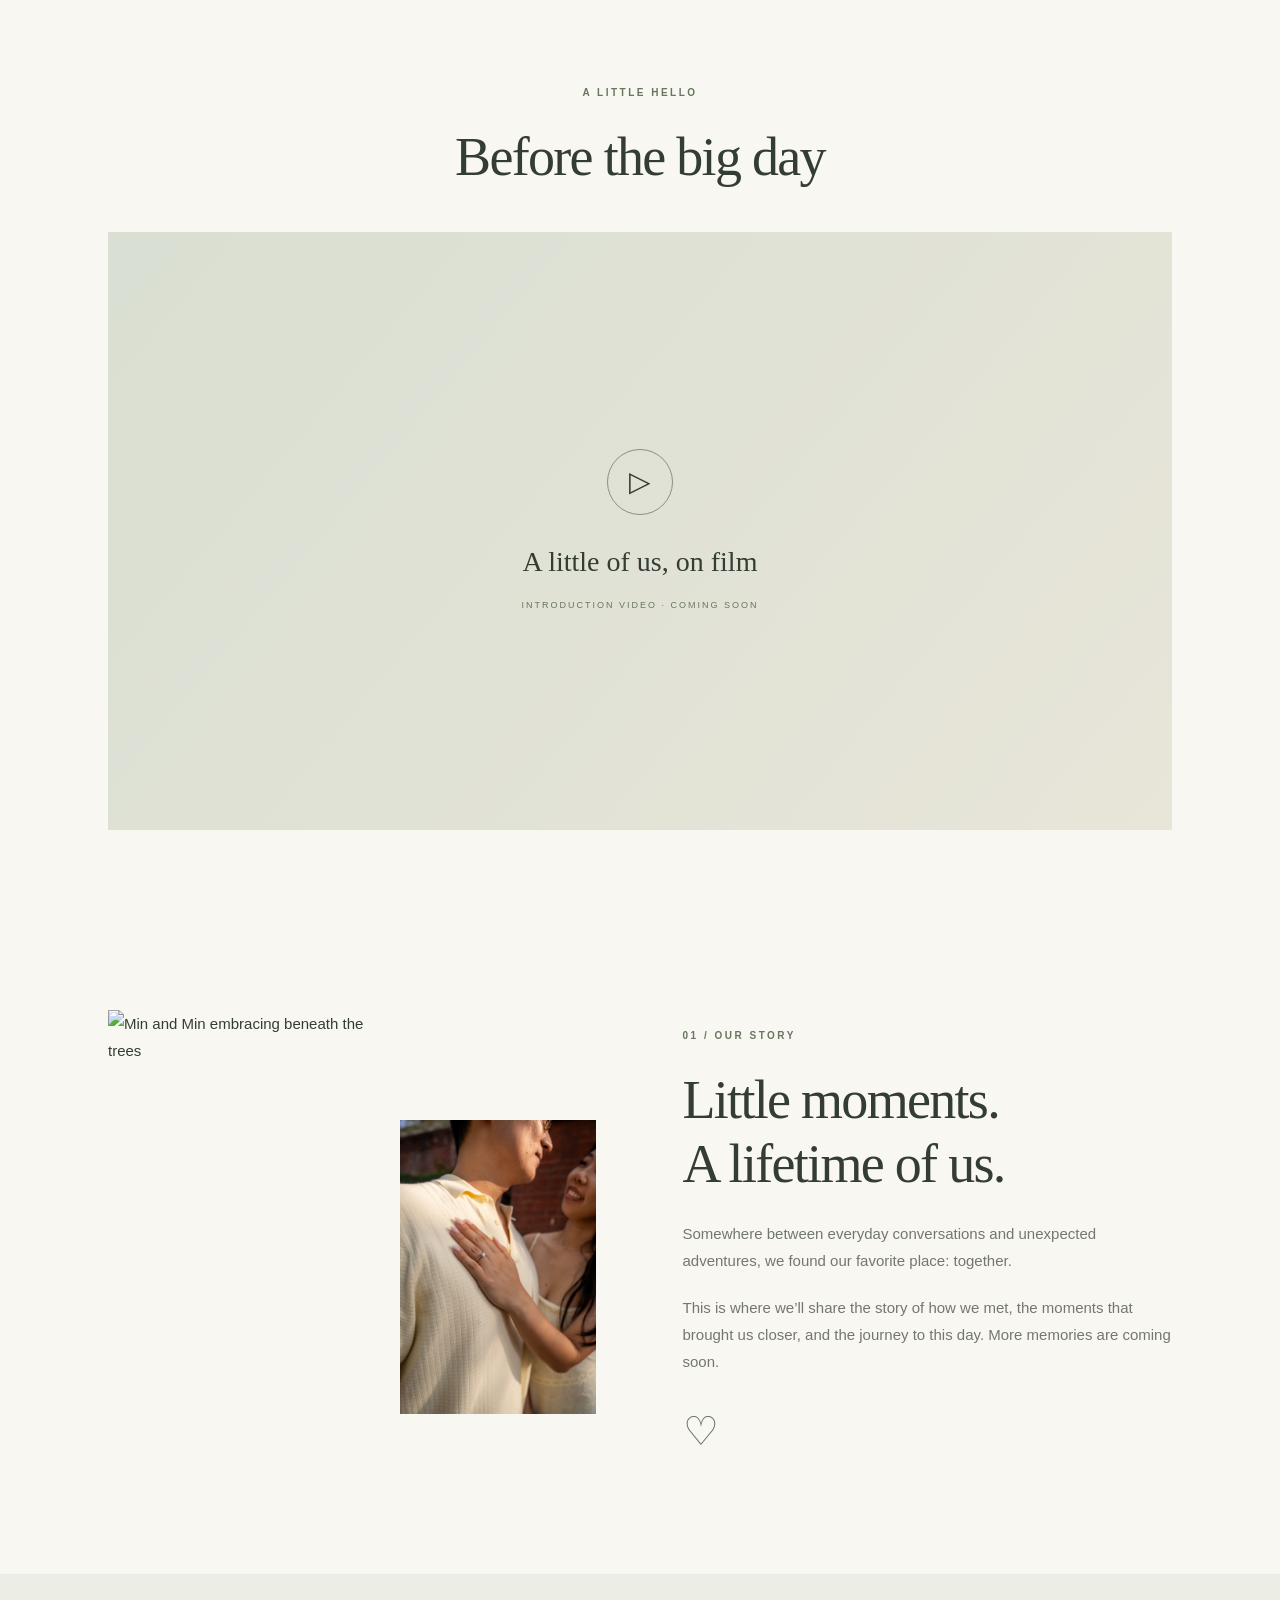
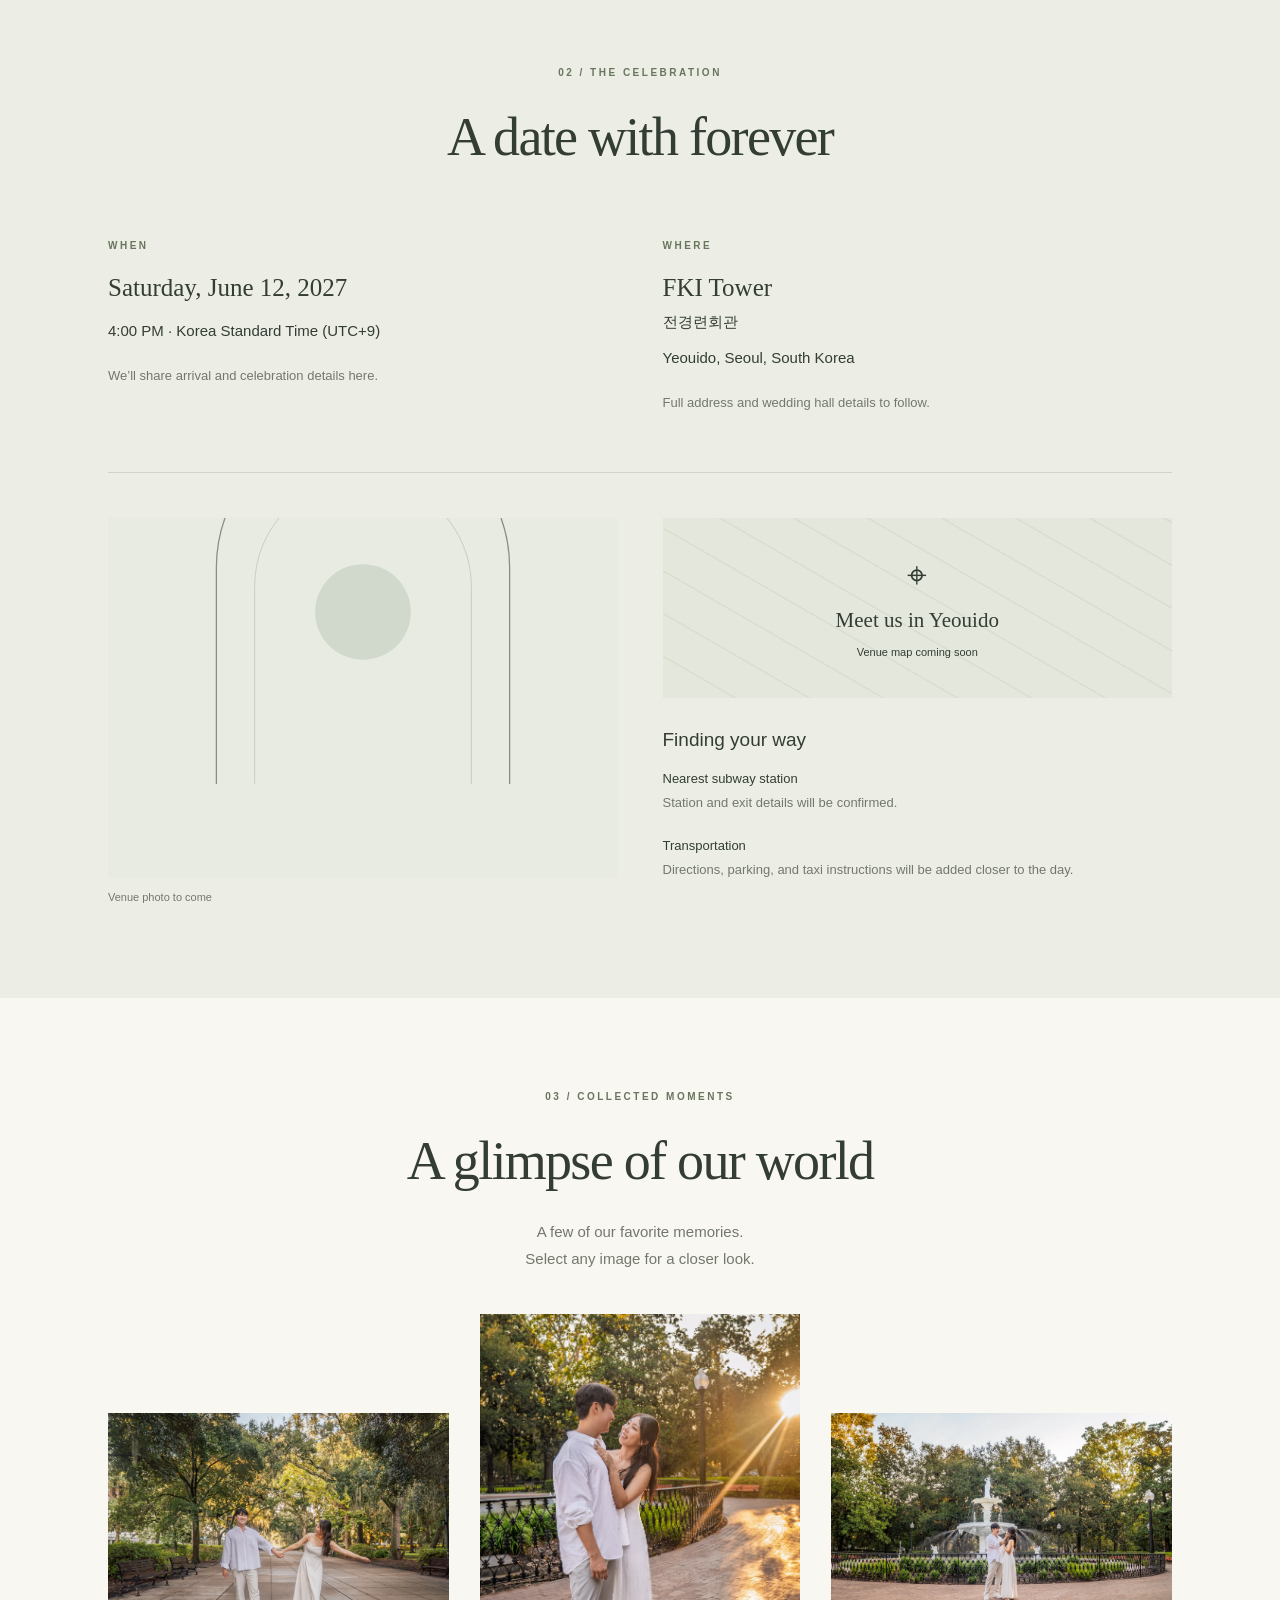
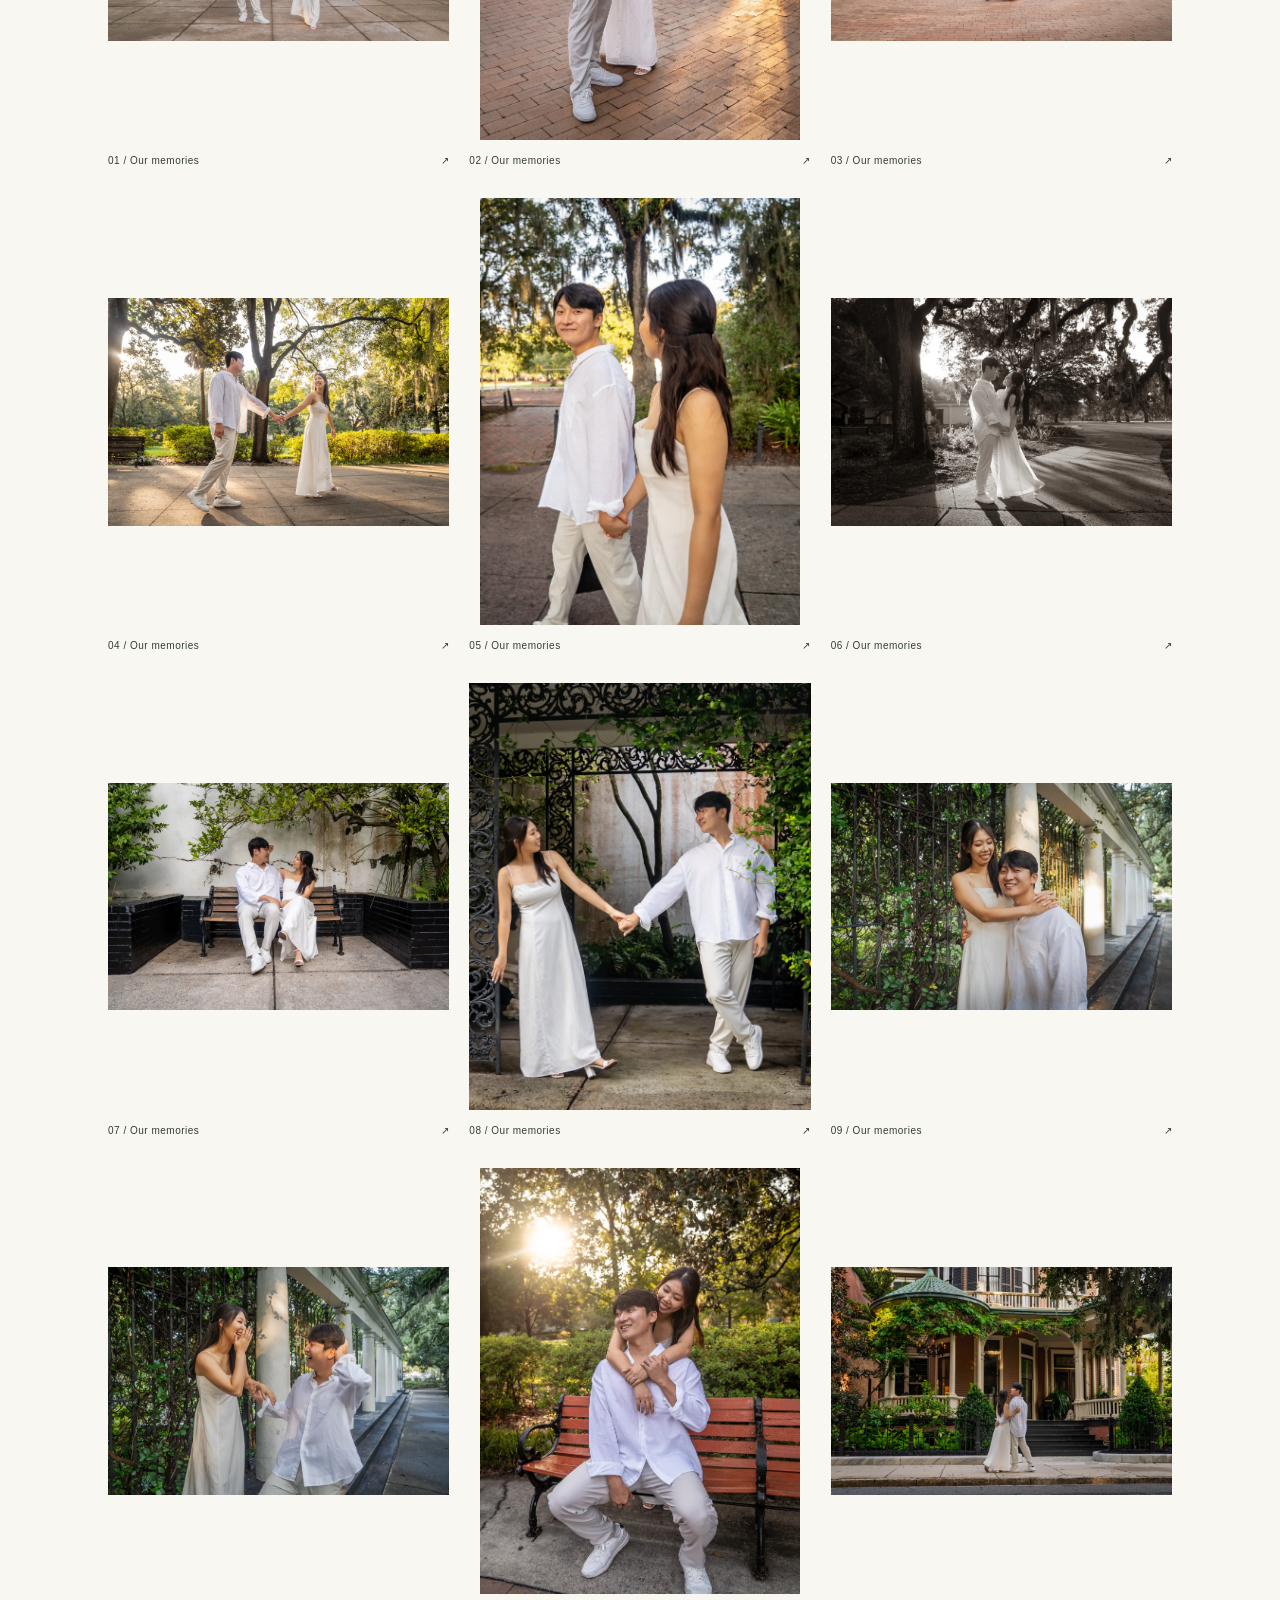
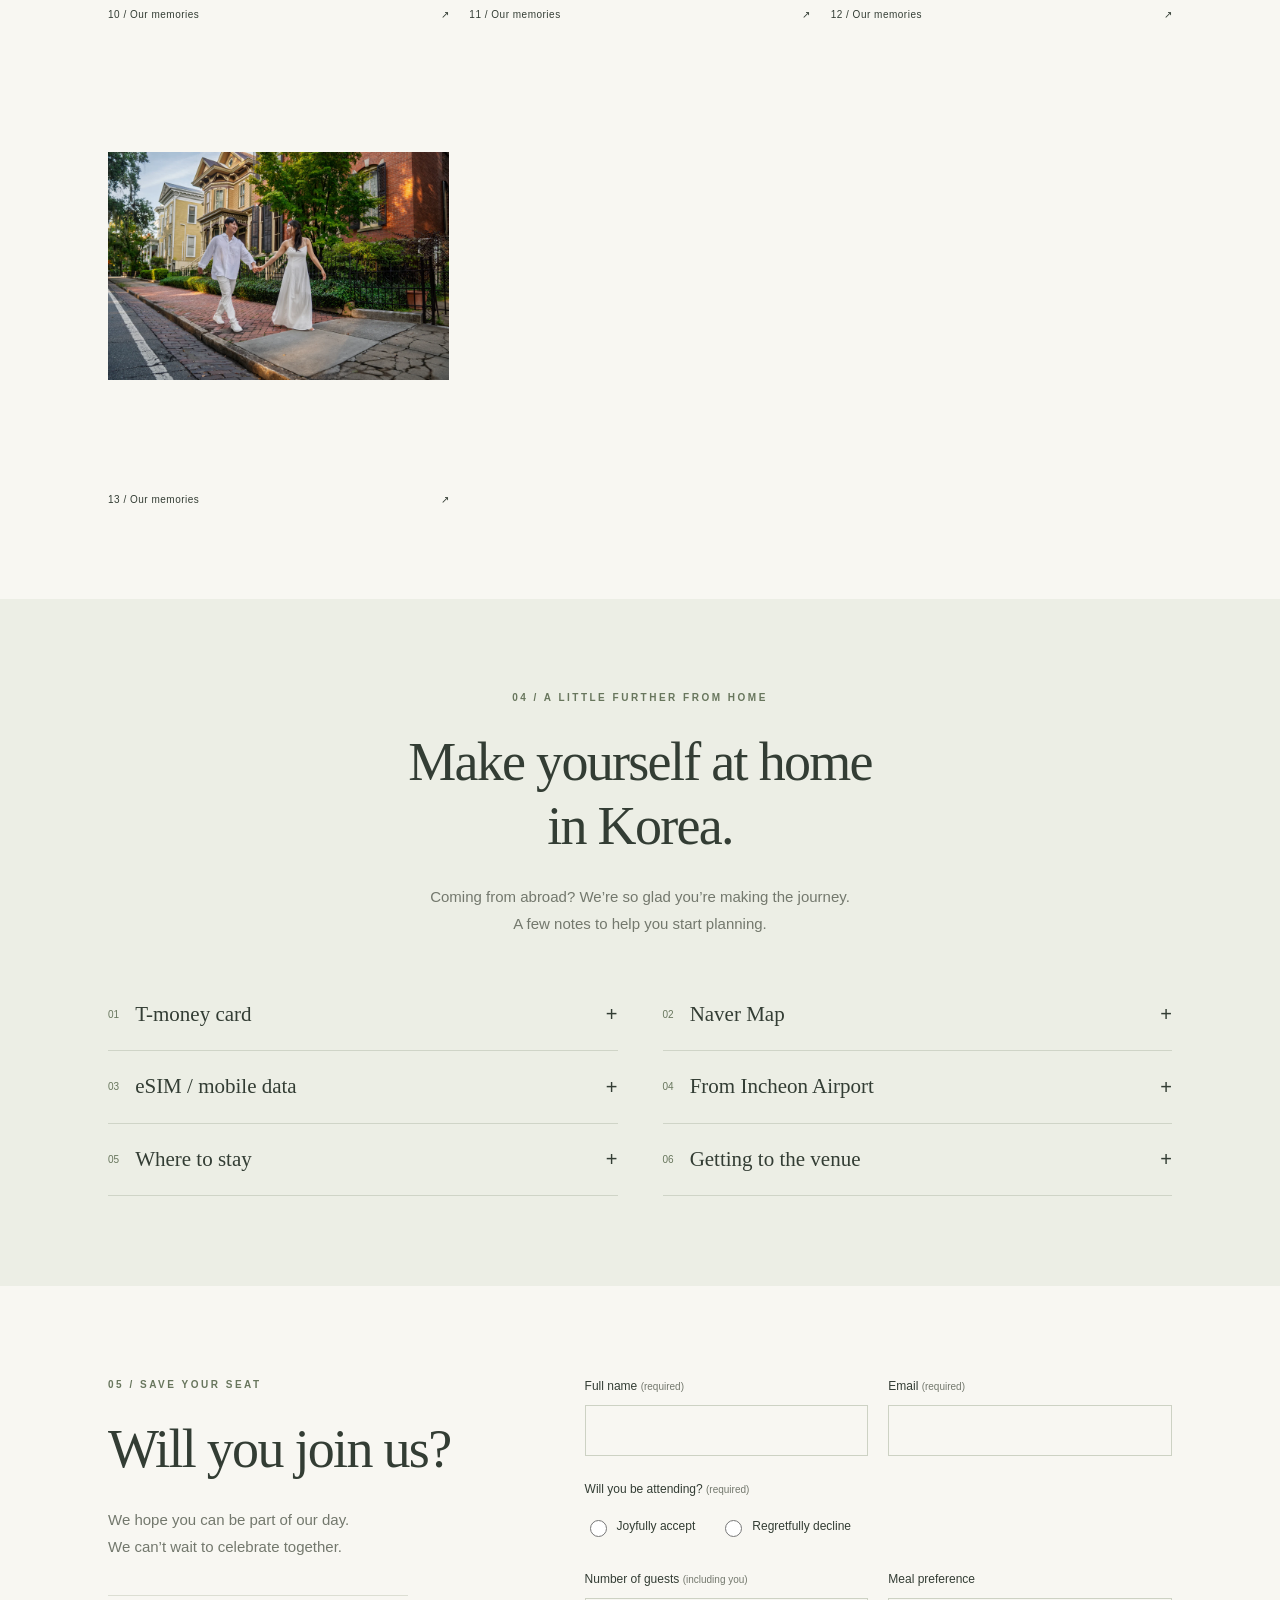
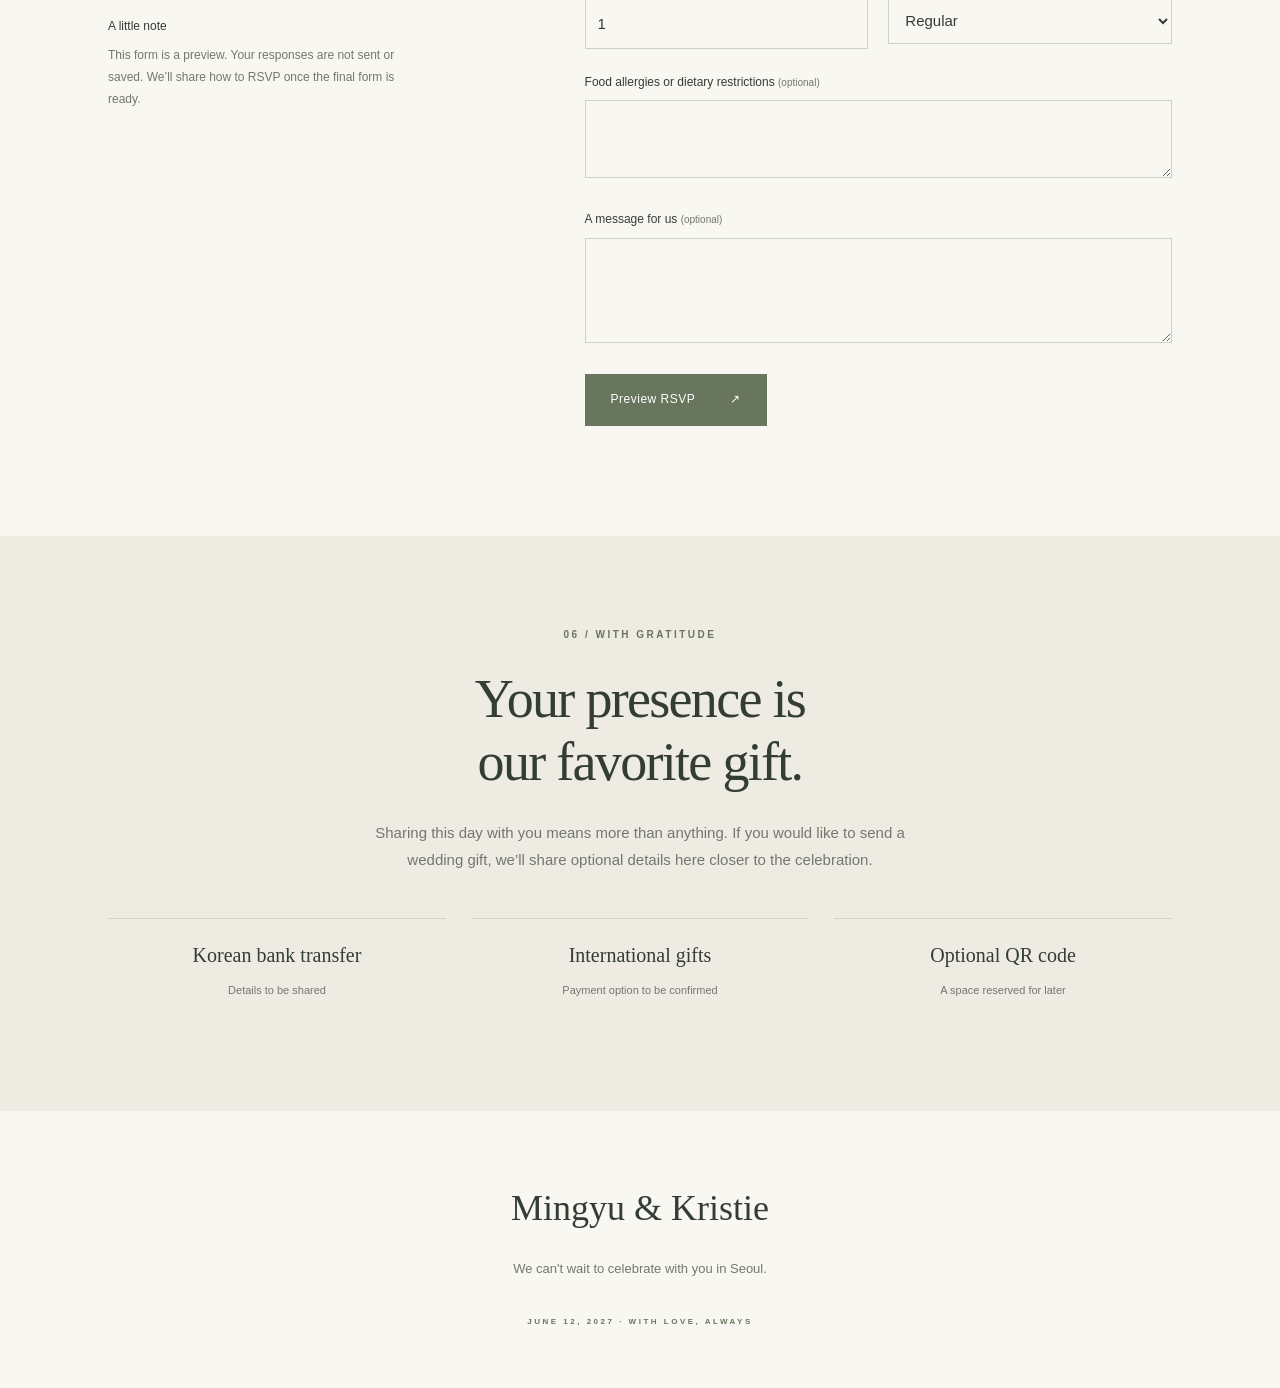
==== commit 9df55dcc: "Update wedding gallery to uploaded photos A through M" ====
--- a/index.html
+++ b/index.html
@@ -37,33 +37,19 @@
 <section id="story" class="story section-wrap reveal"><div class="story-images"><img src="02-story.jpg" alt="Min and Min embracing beneath the trees" width="1800" height="1200" loading="lazy"><img src="03-story.jpg" alt="A close-up of Min and Min together, with an engagement ring" width="1200" height="1800" loading="lazy"></div><div class="story-copy"><p class="eyebrow">01 / Our story</p><h2>Little moments.<br>A lifetime of us.</h2><p>Somewhere between everyday conversations and unexpected adventures, we found our favorite place: together.</p><p>This is where we’ll share the story of how we met, the moments that brought us closer, and the journey to this day. More memories are coming soon.</p><span class="small-flourish" aria-hidden="true">♡</span></div></section>
 <section id="wedding" class="wedding reveal"><div class="section-wrap"><div class="section-heading"><p class="eyebrow">02 / The celebration</p><h2>A date with forever</h2></div><div class="details-grid"><div><p class="eyebrow">When</p><h3>Saturday, June 12, 2027</h3><p>4:00 PM · Korea Standard Time (UTC+9)</p><p class="muted">We’ll share arrival and celebration details here.</p></div><div><p class="eyebrow">Where</p><h3>FKI Tower <span lang="ko">전경련회관</span></h3><p>Yeouido, Seoul, South Korea</p><p class="muted">Full address and wedding hall details to follow.</p></div></div><div class="venue-grid"><figure><img src="seoul.svg" alt="Seoul skyline illustration, placeholder for the venue photo" width="800" height="1000" loading="lazy"><figcaption>Venue photo to come</figcaption></figure><div class="venue-info"><div class="map-placeholder"><span aria-hidden="true">⌖</span><strong>Meet us in Yeouido</strong><p>Venue map coming soon</p></div><h4>Finding your way</h4><p><strong>Nearest subway station</strong><br>Station and exit details will be confirmed.</p><p><strong>Transportation</strong><br>Directions, parking, and taxi instructions will be added closer to the day.</p></div></div></div></section>
 <section id="gallery" class="section-wrap reveal"><div class="section-heading"><p class="eyebrow">03 / Collected moments</p><h2>A glimpse of our world</h2><p>A few of our favorite memories.<br>Select any image for a closer look.</p></div><div class="gallery-grid">
-<button class="gallery-item" type="button" data-full="04-gallery.jpg" data-caption="Together in the garden"><img src="04-gallery.jpg" alt="Min and Min smiling together in a garden" width="1800" height="1200" loading="lazy"><span>01 / Together in the garden <span aria-hidden="true">↗</span></span></button>
-<button class="gallery-item" type="button" data-full="05.jpg" data-caption="Hand in hand"><img src="05.jpg" alt="A close-up of Min and Min holding hands" width="1800" height="1200" loading="lazy"><span>02 / Hand in hand <span aria-hidden="true">↗</span></span></button>
-<button class="gallery-item" type="button" data-full="06.jpg" data-caption="A moment by the fountain"><img src="06.jpg" alt="Min and Min together beside a garden fountain" width="1800" height="1200" loading="lazy"><span>03 / A moment by the fountain <span aria-hidden="true">↗</span></span></button>
-<button class="gallery-item" type="button" data-full="07.jpg" data-caption="An afternoon together"><img src="07.jpg" alt="Min and Min embracing on a tree-lined street" width="1800" height="1200" loading="lazy"><span>04 / An afternoon together <span aria-hidden="true">↗</span></span></button>
-<button class="gallery-item" type="button" data-full="08.jpg" data-caption="Just the two of us"><img src="08.jpg" alt="A black-and-white portrait of Min and Min outside a house" width="1800" height="1200" loading="lazy"><span>05 / Just the two of us <span aria-hidden="true">↗</span></span></button>
-<button class="gallery-item" type="button" data-full="09.jpg" data-caption="Closer, always"><img src="09.jpg" alt="Min and Min embracing beneath a tree" width="1350" height="1800" loading="lazy"><span>06 / Closer, always <span aria-hidden="true">↗</span></span></button>
-<button class="gallery-item" type="button" data-full="10.jpg" data-caption="Our next chapter"><img src="10.jpg" alt="Min and Min standing together in front of a fountain" width="1800" height="1200" loading="lazy"><span>07 / Our next chapter <span aria-hidden="true">↗</span></span></button>
-<button class="gallery-item" type="button" data-full="11.jpg" data-caption="Our memories · 08"><img src="11.jpg" alt="Min and Min — wedding photo 11" loading="lazy"><span>08 / Our memories <span aria-hidden="true">↗</span></span></button>
-<button class="gallery-item" type="button" data-full="12.jpg" data-caption="Our memories · 09"><img src="12.jpg" alt="Min and Min — wedding photo 12" loading="lazy"><span>09 / Our memories <span aria-hidden="true">↗</span></span></button>
-<button class="gallery-item" type="button" data-full="13.jpg" data-caption="Our memories · 10"><img src="13.jpg" alt="Min and Min — wedding photo 13" loading="lazy"><span>10 / Our memories <span aria-hidden="true">↗</span></span></button>
-<button class="gallery-item" type="button" data-full="14.jpg" data-caption="Our memories · 11"><img src="14.jpg" alt="Min and Min — wedding photo 14" loading="lazy"><span>11 / Our memories <span aria-hidden="true">↗</span></span></button>
-<button class="gallery-item" type="button" data-full="15.jpg" data-caption="Our memories · 12"><img src="15.jpg" alt="Min and Min — wedding photo 15" loading="lazy"><span>12 / Our memories <span aria-hidden="true">↗</span></span></button>
-<button class="gallery-item" type="button" data-full="16.jpg" data-caption="Our memories · 13"><img src="16.jpg" alt="Min and Min — wedding photo 16" loading="lazy"><span>13 / Our memories <span aria-hidden="true">↗</span></span></button>
-<button class="gallery-item" type="button" data-full="17.jpg" data-caption="Our memories · 14"><img src="17.jpg" alt="Min and Min — wedding photo 17" loading="lazy"><span>14 / Our memories <span aria-hidden="true">↗</span></span></button>
-<button class="gallery-item" type="button" data-full="18.jpg" data-caption="Our memories · 15"><img src="18.jpg" alt="Min and Min — wedding photo 18" loading="lazy"><span>15 / Our memories <span aria-hidden="true">↗</span></span></button>
-<button class="gallery-item" type="button" data-full="19.jpg" data-caption="Our memories · 16"><img src="19.jpg" alt="Min and Min — wedding photo 19" loading="lazy"><span>16 / Our memories <span aria-hidden="true">↗</span></span></button>
-<button class="gallery-item" type="button" data-full="20.jpg" data-caption="Our memories · 17"><img src="20.jpg" alt="Min and Min — wedding photo 20" loading="lazy"><span>17 / Our memories <span aria-hidden="true">↗</span></span></button>
-<button class="gallery-item" type="button" data-full="21.jpg" data-caption="Our memories · 18"><img src="21.jpg" alt="Min and Min — wedding photo 21" loading="lazy"><span>18 / Our memories <span aria-hidden="true">↗</span></span></button>
-<button class="gallery-item" type="button" data-full="22.jpg" data-caption="Our memories · 19"><img src="22.jpg" alt="Min and Min — wedding photo 22" loading="lazy"><span>19 / Our memories <span aria-hidden="true">↗</span></span></button>
-<button class="gallery-item" type="button" data-full="23.jpg" data-caption="Our memories · 20"><img src="23.jpg" alt="Min and Min — wedding photo 23" loading="lazy"><span>20 / Our memories <span aria-hidden="true">↗</span></span></button>
-<button class="gallery-item" type="button" data-full="24.jpg" data-caption="Our memories · 21"><img src="24.jpg" alt="Min and Min — wedding photo 24" loading="lazy"><span>21 / Our memories <span aria-hidden="true">↗</span></span></button>
-<button class="gallery-item" type="button" data-full="25.jpg" data-caption="Our memories · 22"><img src="25.jpg" alt="Min and Min — wedding photo 25" loading="lazy"><span>22 / Our memories <span aria-hidden="true">↗</span></span></button>
-<button class="gallery-item" type="button" data-full="26.jpg" data-caption="Our memories · 23"><img src="26.jpg" alt="Min and Min — wedding photo 26" loading="lazy"><span>23 / Our memories <span aria-hidden="true">↗</span></span></button>
-<button class="gallery-item" type="button" data-full="27.jpg" data-caption="Our memories · 24"><img src="27.jpg" alt="Min and Min — wedding photo 27" loading="lazy"><span>24 / Our memories <span aria-hidden="true">↗</span></span></button>
-<button class="gallery-item" type="button" data-full="28.jpg" data-caption="Our memories · 25"><img src="28.jpg" alt="Min and Min — wedding photo 28" loading="lazy"><span>25 / Our memories <span aria-hidden="true">↗</span></span></button>
-<button class="gallery-item" type="button" data-full="29.jpg" data-caption="Our memories · 26"><img src="29.jpg" alt="Min and Min — wedding photo 29" loading="lazy"><span>26 / Our memories <span aria-hidden="true">↗</span></span></button>
-<button class="gallery-item" type="button" data-full="30.jpg" data-caption="Our memories · 27"><img src="30.jpg" alt="Min and Min — wedding photo 30" loading="lazy"><span>27 / Our memories <span aria-hidden="true">↗</span></span></button>
+<button class="gallery-item" type="button" data-full="gallery-a.webp" data-caption="Our memories · 01"><img src="gallery-a.webp" alt="Mingyu and Kristie holding hands beneath the trees" width="1800" height="1200" loading="lazy" style="object-fit:contain;object-position:center"><span>01 / Our memories <span aria-hidden="true">↗</span></span></button>
+<button class="gallery-item" type="button" data-full="gallery-b.webp" data-caption="Our memories · 02"><img src="gallery-b.webp" alt="Mingyu and Kristie together in the evening sunlight" width="1350" height="1800" loading="lazy" style="object-fit:contain;object-position:center"><span>02 / Our memories <span aria-hidden="true">↗</span></span></button>
+<button class="gallery-item" type="button" data-full="gallery-c.webp" data-caption="Our memories · 03"><img src="gallery-c.webp" alt="Mingyu and Kristie standing in front of a garden fountain" width="1800" height="1200" loading="lazy" style="object-fit:contain;object-position:center"><span>03 / Our memories <span aria-hidden="true">↗</span></span></button>
+<button class="gallery-item" type="button" data-full="gallery-d.webp" data-caption="Our memories · 04"><img src="gallery-d.webp" alt="Mingyu and Kristie holding hands on a sunlit path" width="1800" height="1200" loading="lazy" style="object-fit:contain;object-position:center"><span>04 / Our memories <span aria-hidden="true">↗</span></span></button>
+<button class="gallery-item" type="button" data-full="gallery-e.webp" data-caption="Our memories · 05"><img src="gallery-e.webp" alt="Mingyu and Kristie looking back while holding hands" width="1350" height="1800" loading="lazy" style="object-fit:contain;object-position:center"><span>05 / Our memories <span aria-hidden="true">↗</span></span></button>
+<button class="gallery-item" type="button" data-full="gallery-f.webp" data-caption="Our memories · 06"><img src="gallery-f.webp" alt="A black-and-white portrait of Mingyu and Kristie beneath the trees" width="1800" height="1200" loading="lazy" style="object-fit:contain;object-position:center"><span>06 / Our memories <span aria-hidden="true">↗</span></span></button>
+<button class="gallery-item" type="button" data-full="gallery-g.webp" data-caption="Our memories · 07"><img src="gallery-g.webp" alt="Mingyu and Kristie sitting together on a garden bench" width="1800" height="1200" loading="lazy" style="object-fit:contain;object-position:center"><span>07 / Our memories <span aria-hidden="true">↗</span></span></button>
+<button class="gallery-item" type="button" data-full="gallery-h.webp" data-caption="Our memories · 08"><img src="gallery-h.webp" alt="Mingyu and Kristie holding hands in front of a garden gate" width="1440" height="1800" loading="lazy" style="object-fit:contain;object-position:center"><span>08 / Our memories <span aria-hidden="true">↗</span></span></button>
+<button class="gallery-item" type="button" data-full="gallery-i.webp" data-caption="Our memories · 09"><img src="gallery-i.webp" alt="Kristie embracing Mingyu beside a garden trellis" width="1800" height="1200" loading="lazy" style="object-fit:contain;object-position:center"><span>09 / Our memories <span aria-hidden="true">↗</span></span></button>
+<button class="gallery-item" type="button" data-full="gallery-j.webp" data-caption="Our memories · 10"><img src="gallery-j.webp" alt="Mingyu and Kristie sharing a playful moment beside a trellis" width="1800" height="1200" loading="lazy" style="object-fit:contain;object-position:center"><span>10 / Our memories <span aria-hidden="true">↗</span></span></button>
+<button class="gallery-item" type="button" data-full="gallery-k.webp" data-caption="Our memories · 11"><img src="gallery-k.webp" alt="Kristie embracing Mingyu on a park bench" width="1350" height="1800" loading="lazy" style="object-fit:contain;object-position:center"><span>11 / Our memories <span aria-hidden="true">↗</span></span></button>
+<button class="gallery-item" type="button" data-full="gallery-l.webp" data-caption="Our memories · 12"><img src="gallery-l.webp" alt="Mingyu and Kristie together on a leafy street" width="1800" height="1200" loading="lazy" style="object-fit:contain;object-position:center"><span>12 / Our memories <span aria-hidden="true">↗</span></span></button>
+<button class="gallery-item" type="button" data-full="gallery-m.webp" data-caption="Our memories · 13"><img src="gallery-m.webp" alt="Mingyu and Kristie holding hands beside colorful houses" width="1800" height="1200" loading="lazy" style="object-fit:contain;object-position:center"><span>13 / Our memories <span aria-hidden="true">↗</span></span></button>
 </div></section>
 <section id="visiting" class="travel reveal"><div class="section-wrap"><div class="section-heading"><p class="eyebrow">04 / A little further from home</p><h2>Make yourself at home<br>in Korea.</h2><p>Coming from abroad? We’re so glad you’re making the journey.<br>A few notes to help you start planning.</p></div><div class="travel-grid">
 <details><summary><span>01</span> T-money card</summary><p>A rechargeable transit card can make getting around easier. We’ll add purchase and top-up tips before your trip.</p></details>
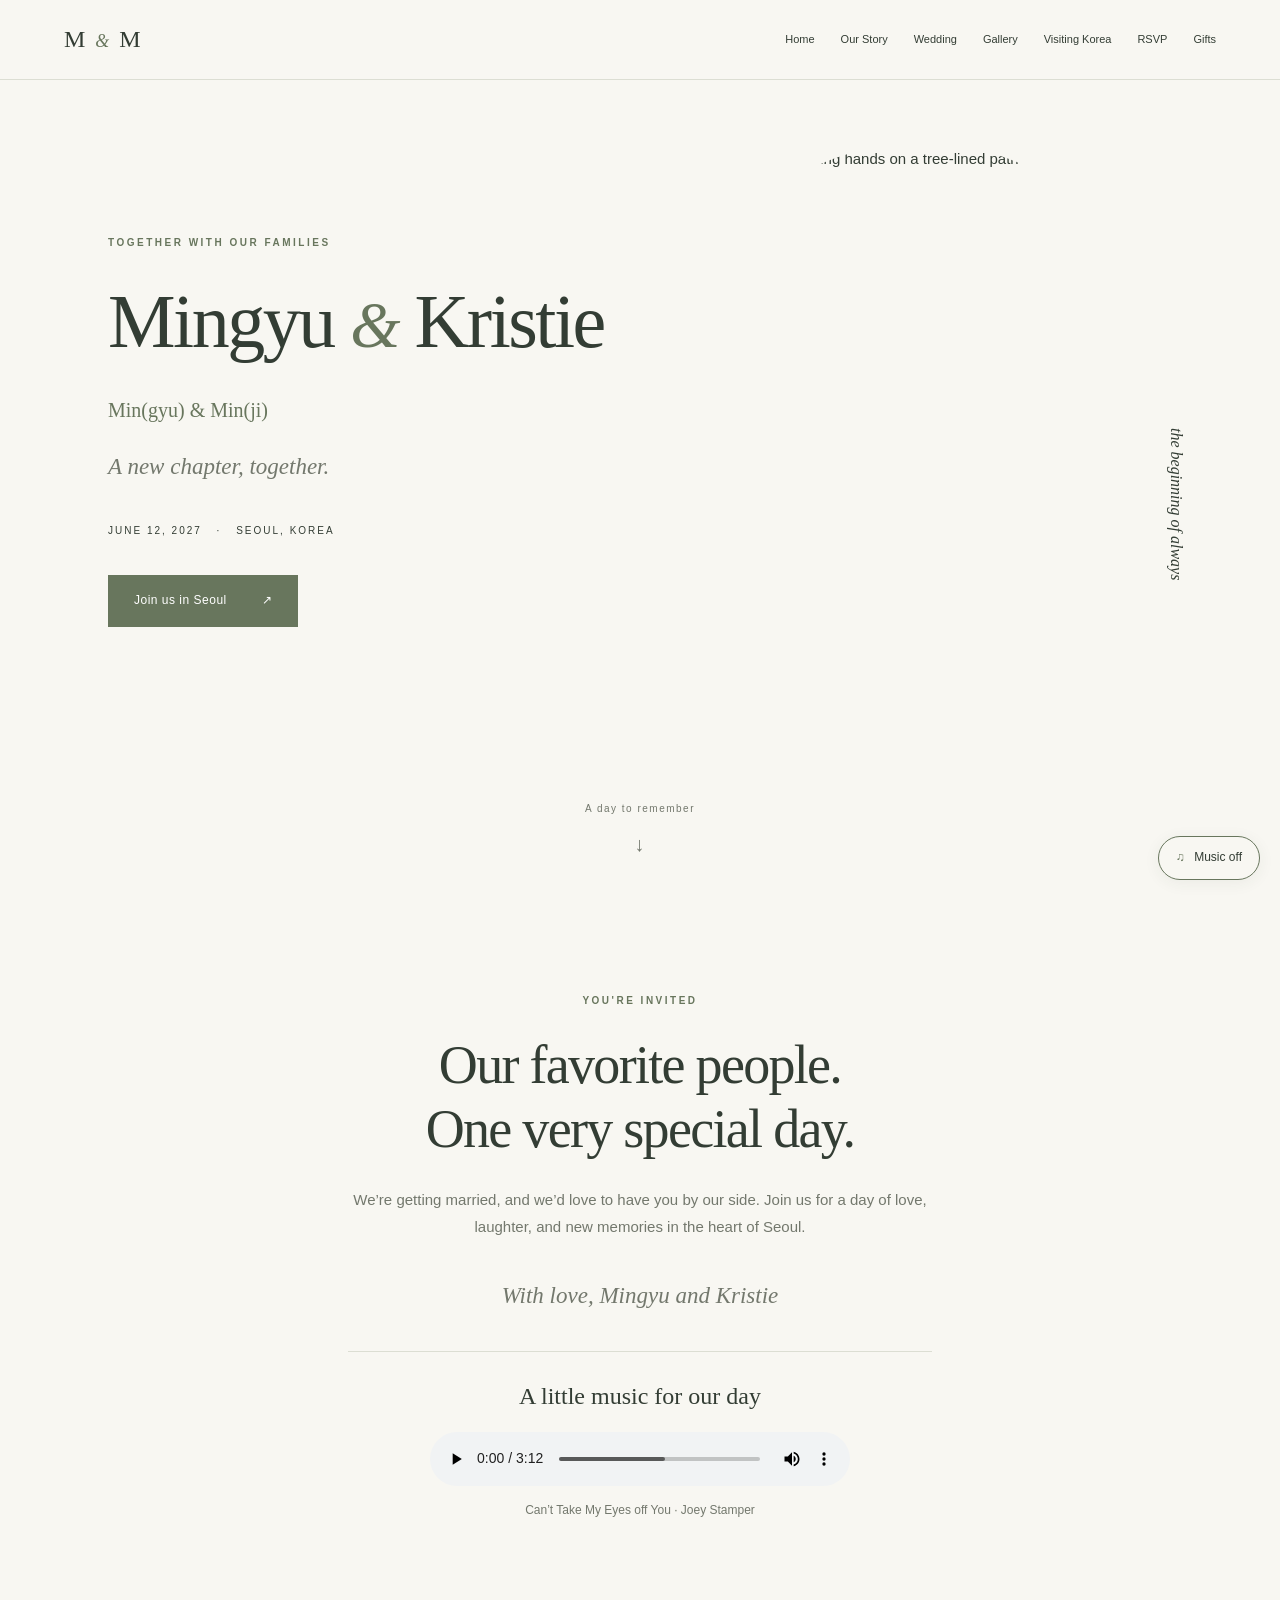
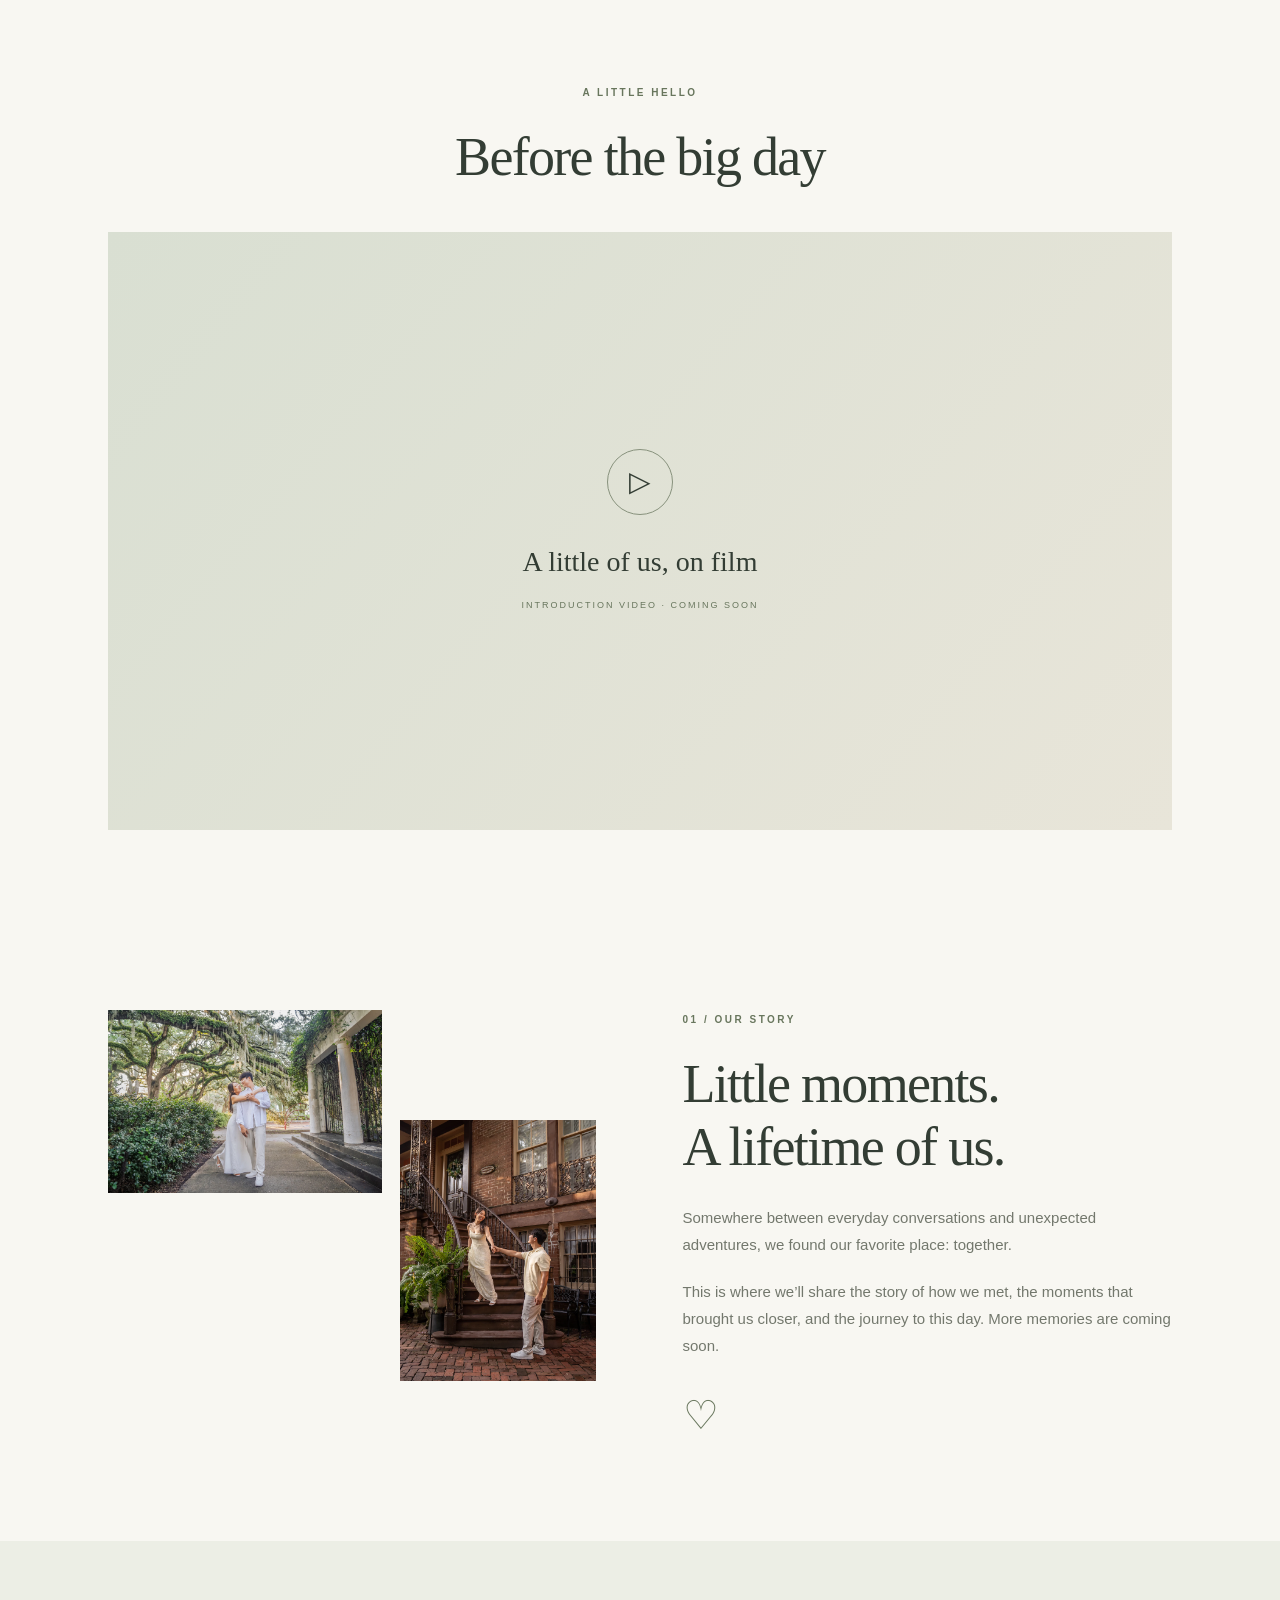
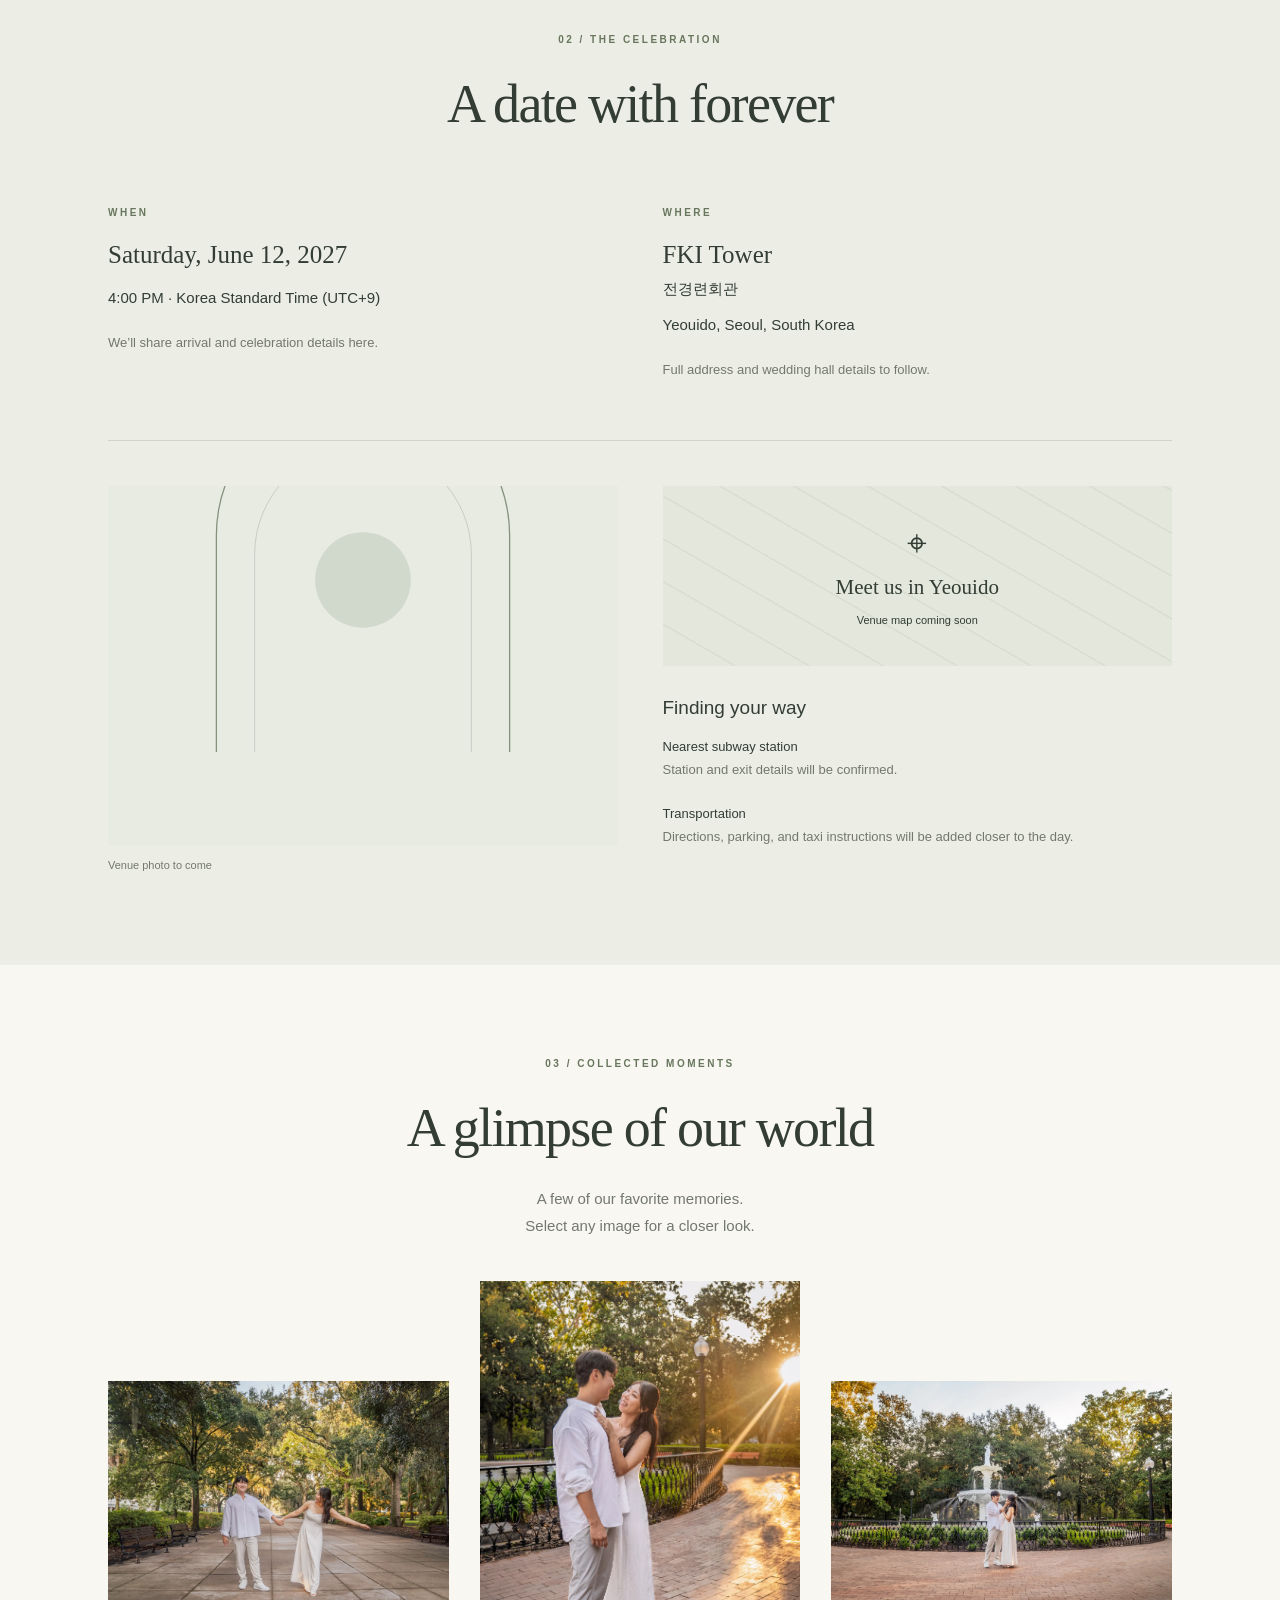
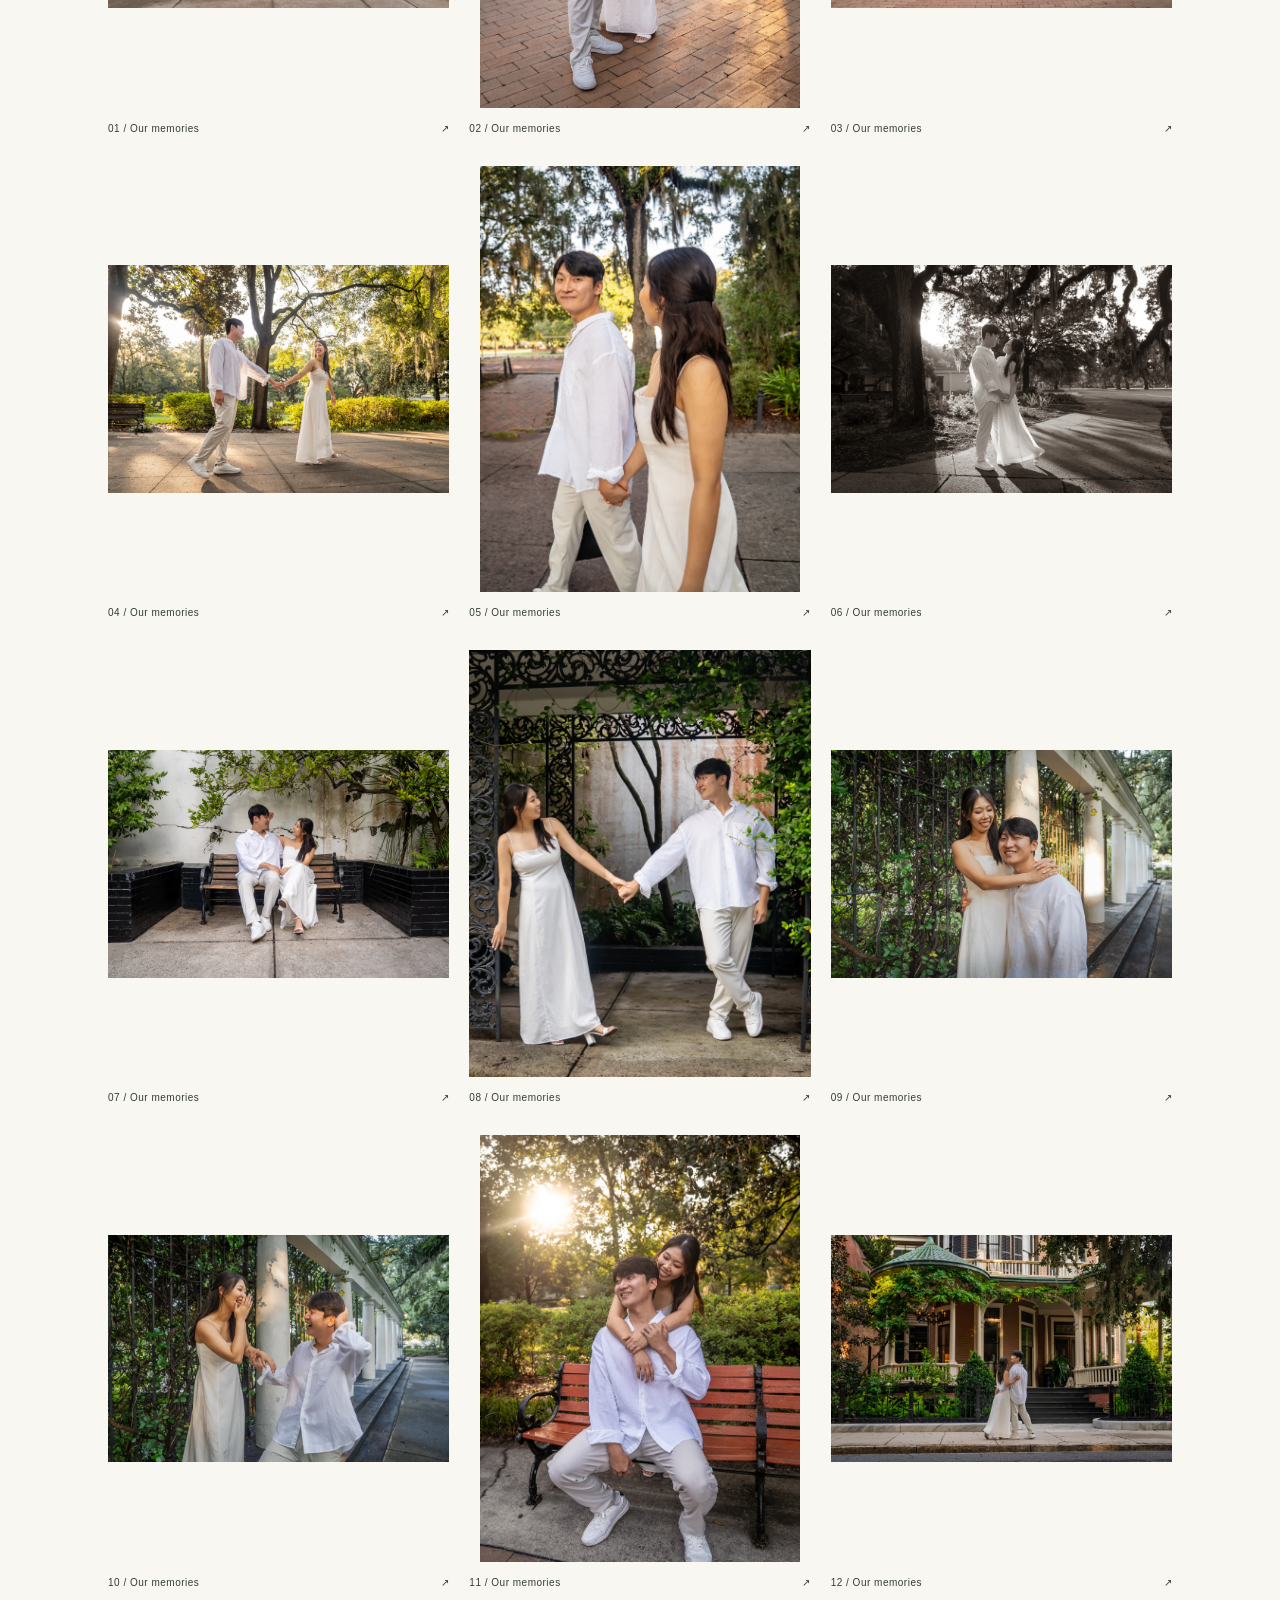
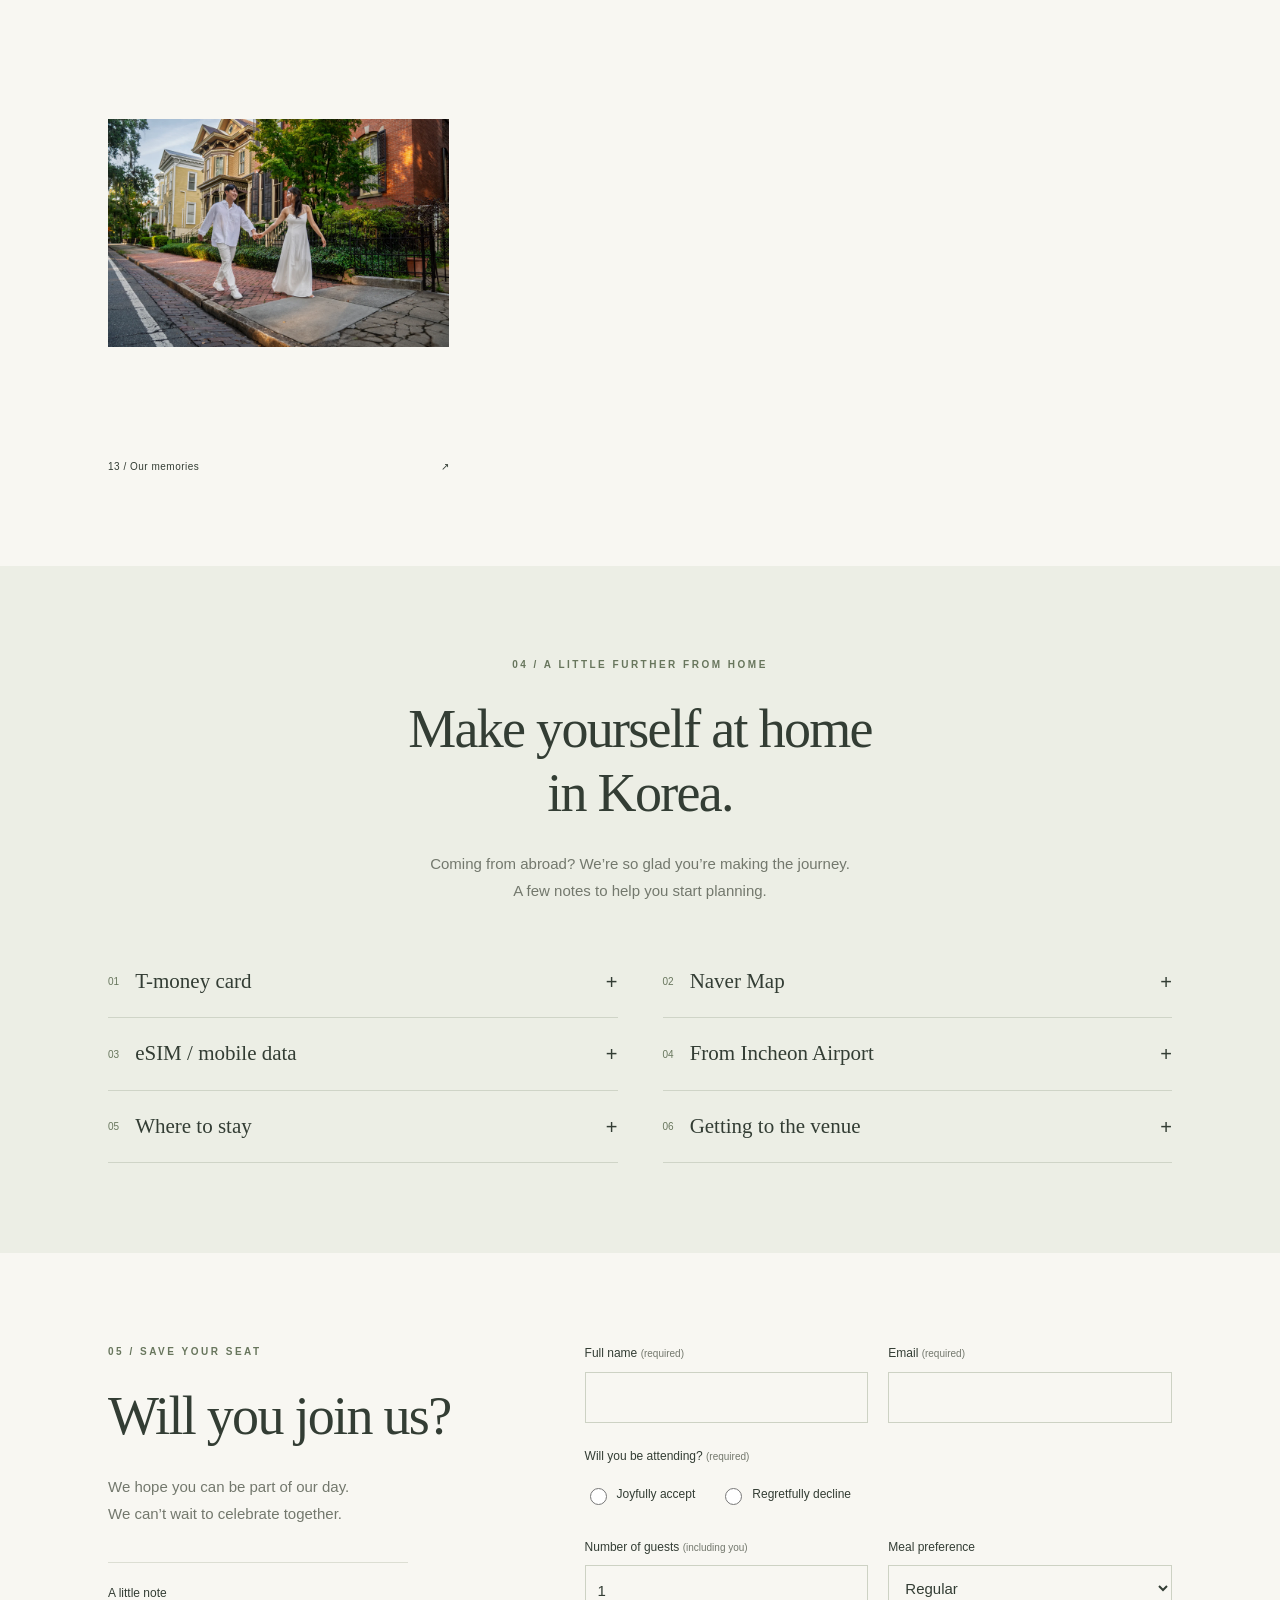
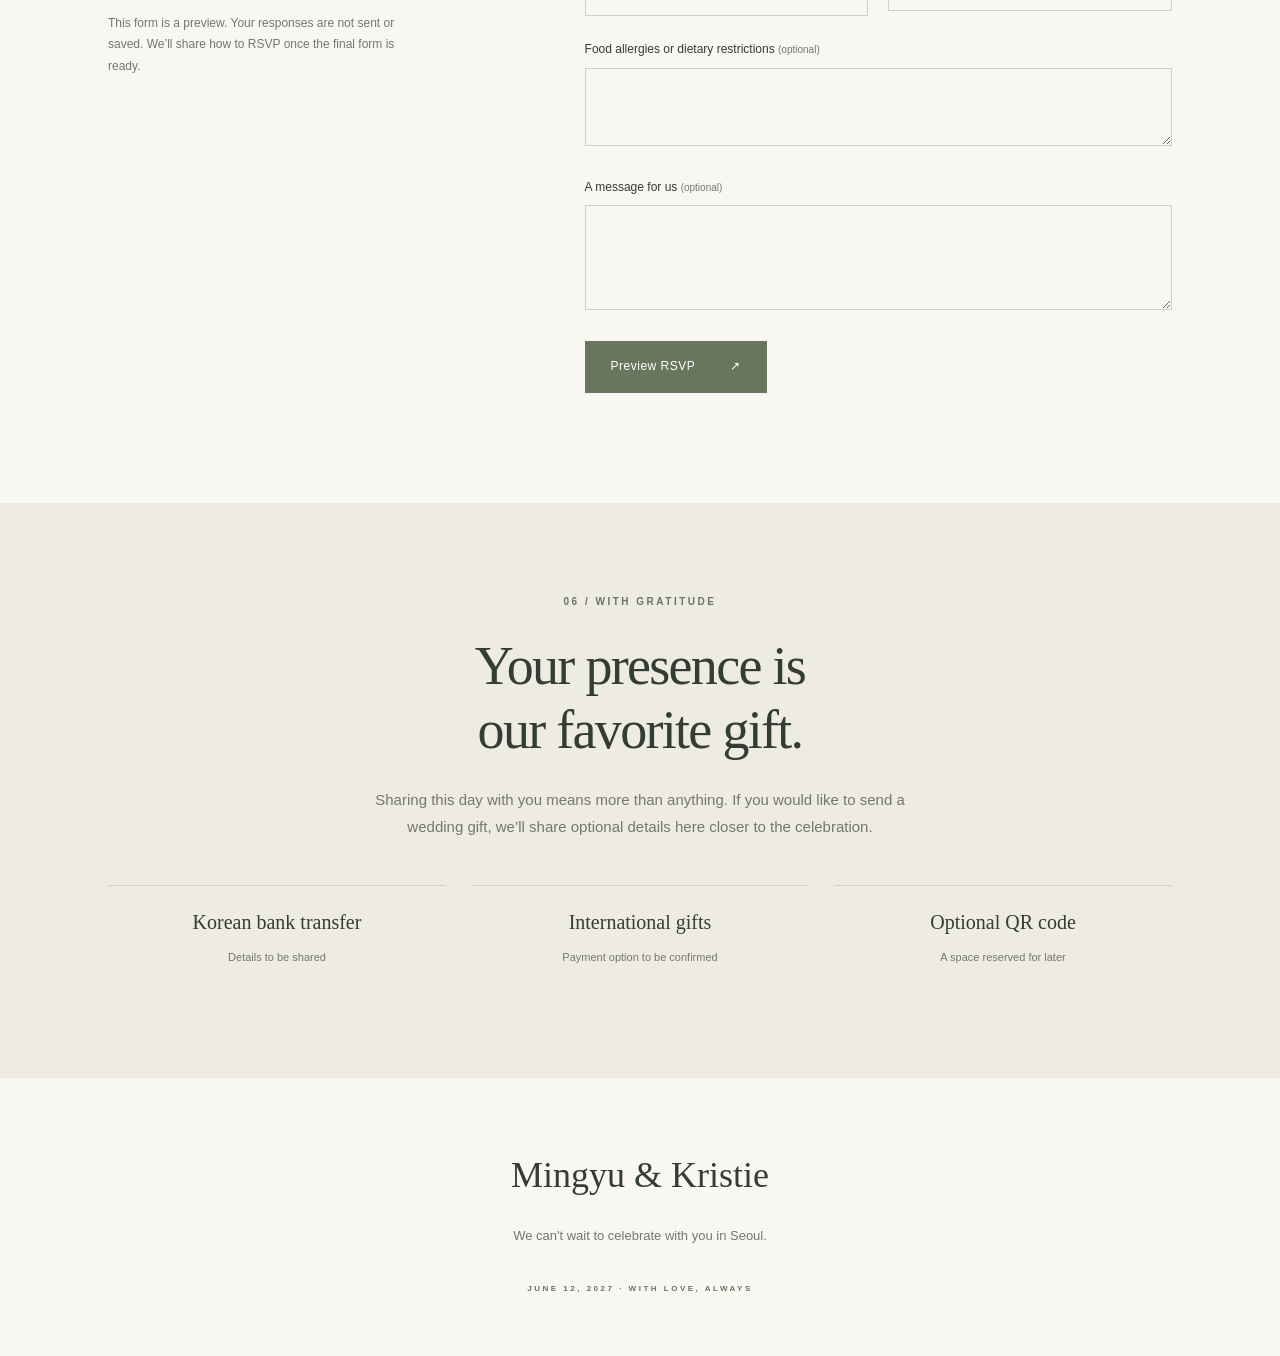
==== commit 50afbdee: "Update Our Story with newly uploaded first and second photos" ====
--- a/index.html
+++ b/index.html
@@ -34,7 +34,7 @@
 </div>
 </section>
 <section id="video" class="section-wrap reveal"><div class="section-heading"><p class="eyebrow">A little hello</p><h2>Before the big day</h2></div><div class="video-placeholder" role="img" aria-label="Introduction video placeholder. Our video is coming soon."><span class="play-symbol" aria-hidden="true">▷</span><p>A little of us, on film</p><span>INTRODUCTION VIDEO · COMING SOON</span></div></section>
-<section id="story" class="story section-wrap reveal"><div class="story-images"><img src="02-story.jpg" alt="Min and Min embracing beneath the trees" width="1800" height="1200" loading="lazy"><img src="03-story.jpg" alt="A close-up of Min and Min together, with an engagement ring" width="1200" height="1800" loading="lazy"></div><div class="story-copy"><p class="eyebrow">01 / Our story</p><h2>Little moments.<br>A lifetime of us.</h2><p>Somewhere between everyday conversations and unexpected adventures, we found our favorite place: together.</p><p>This is where we’ll share the story of how we met, the moments that brought us closer, and the journey to this day. More memories are coming soon.</p><span class="small-flourish" aria-hidden="true">♡</span></div></section>
+<section id="story" class="story section-wrap reveal"><div class="story-images"><img src="story-first.webp" alt="Mingyu and Kristie embracing beneath the trees" width="1800" height="1200" loading="lazy"><img src="story-second.webp" alt="Mingyu and Kristie holding hands beside a brick townhouse staircase" width="1350" height="1800" loading="lazy"></div><div class="story-copy"><p class="eyebrow">01 / Our story</p><h2>Little moments.<br>A lifetime of us.</h2><p>Somewhere between everyday conversations and unexpected adventures, we found our favorite place: together.</p><p>This is where we’ll share the story of how we met, the moments that brought us closer, and the journey to this day. More memories are coming soon.</p><span class="small-flourish" aria-hidden="true">♡</span></div></section>
 <section id="wedding" class="wedding reveal"><div class="section-wrap"><div class="section-heading"><p class="eyebrow">02 / The celebration</p><h2>A date with forever</h2></div><div class="details-grid"><div><p class="eyebrow">When</p><h3>Saturday, June 12, 2027</h3><p>4:00 PM · Korea Standard Time (UTC+9)</p><p class="muted">We’ll share arrival and celebration details here.</p></div><div><p class="eyebrow">Where</p><h3>FKI Tower <span lang="ko">전경련회관</span></h3><p>Yeouido, Seoul, South Korea</p><p class="muted">Full address and wedding hall details to follow.</p></div></div><div class="venue-grid"><figure><img src="seoul.svg" alt="Seoul skyline illustration, placeholder for the venue photo" width="800" height="1000" loading="lazy"><figcaption>Venue photo to come</figcaption></figure><div class="venue-info"><div class="map-placeholder"><span aria-hidden="true">⌖</span><strong>Meet us in Yeouido</strong><p>Venue map coming soon</p></div><h4>Finding your way</h4><p><strong>Nearest subway station</strong><br>Station and exit details will be confirmed.</p><p><strong>Transportation</strong><br>Directions, parking, and taxi instructions will be added closer to the day.</p></div></div></div></section>
 <section id="gallery" class="section-wrap reveal"><div class="section-heading"><p class="eyebrow">03 / Collected moments</p><h2>A glimpse of our world</h2><p>A few of our favorite memories.<br>Select any image for a closer look.</p></div><div class="gallery-grid">
 <button class="gallery-item" type="button" data-full="gallery-a.webp" data-caption="Our memories · 01"><img src="gallery-a.webp" alt="Mingyu and Kristie holding hands beneath the trees" width="1800" height="1200" loading="lazy" style="object-fit:contain;object-position:center"><span>01 / Our memories <span aria-hidden="true">↗</span></span></button>
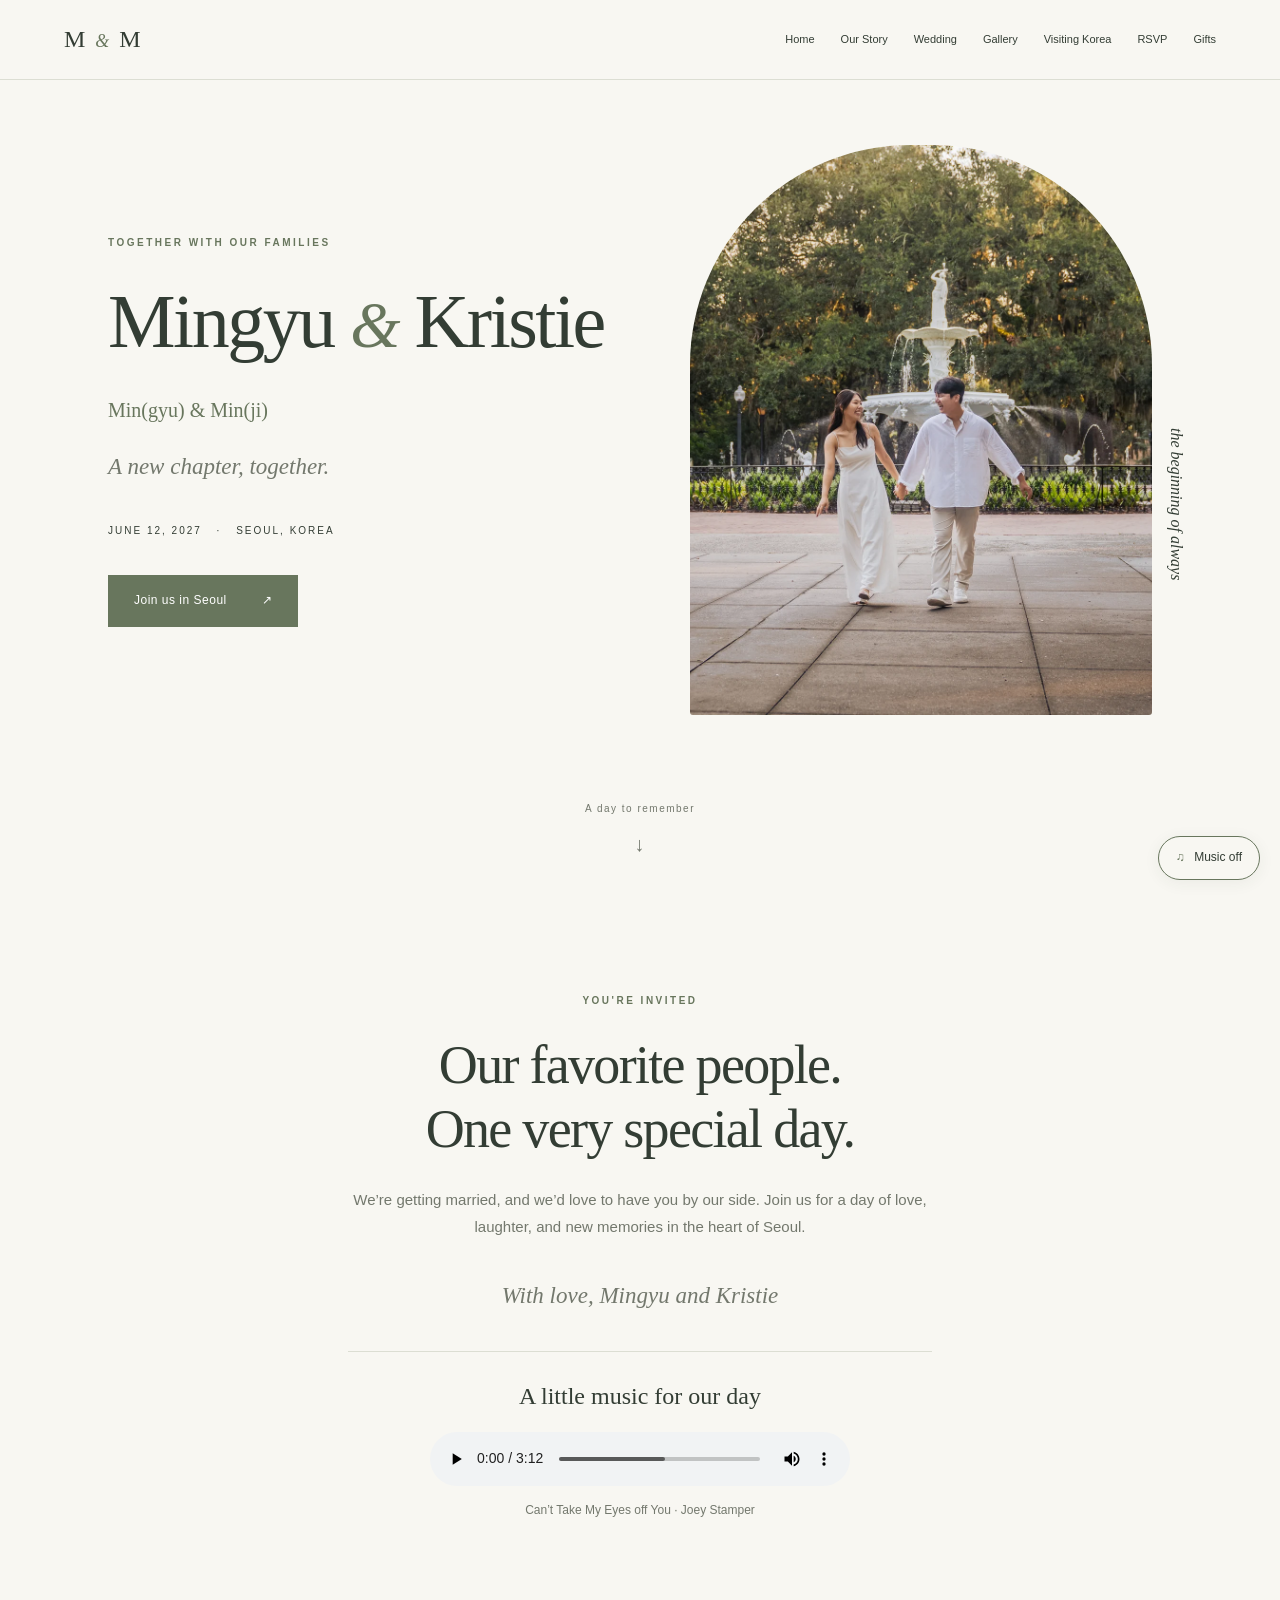
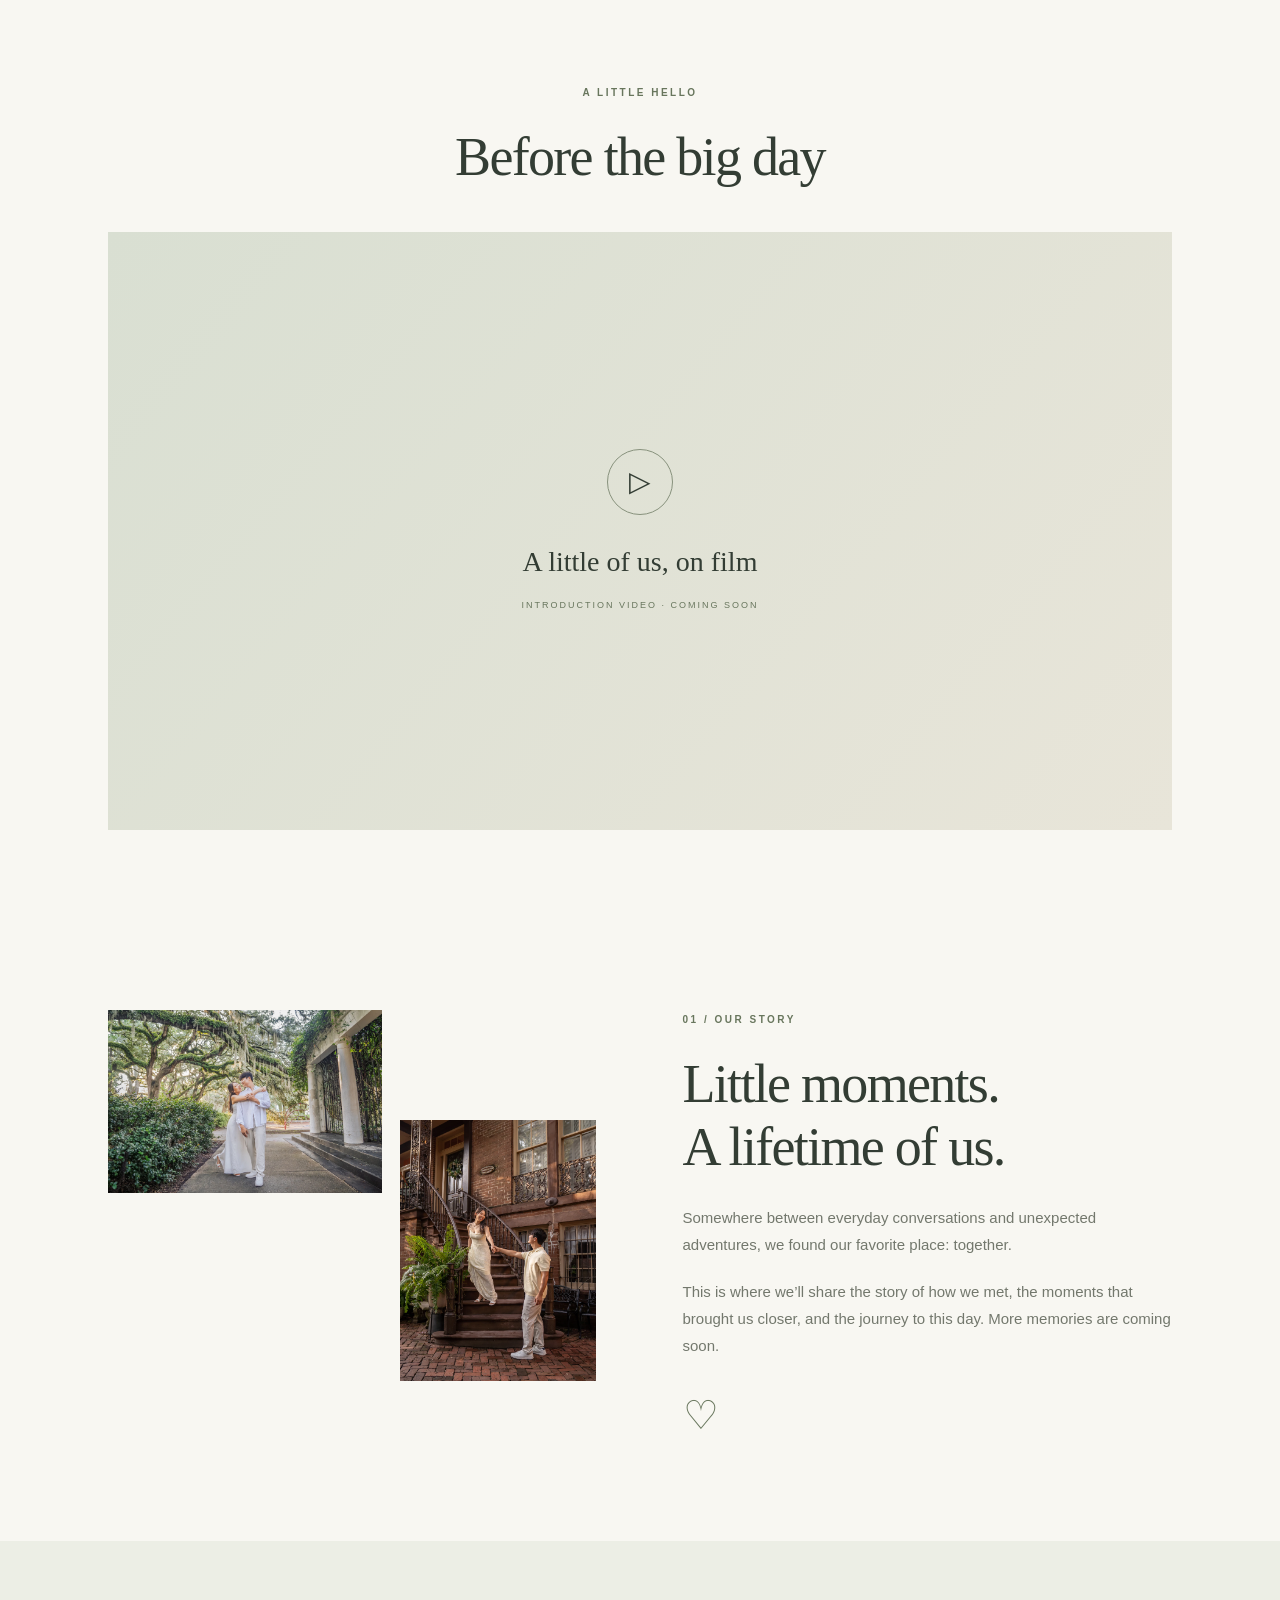
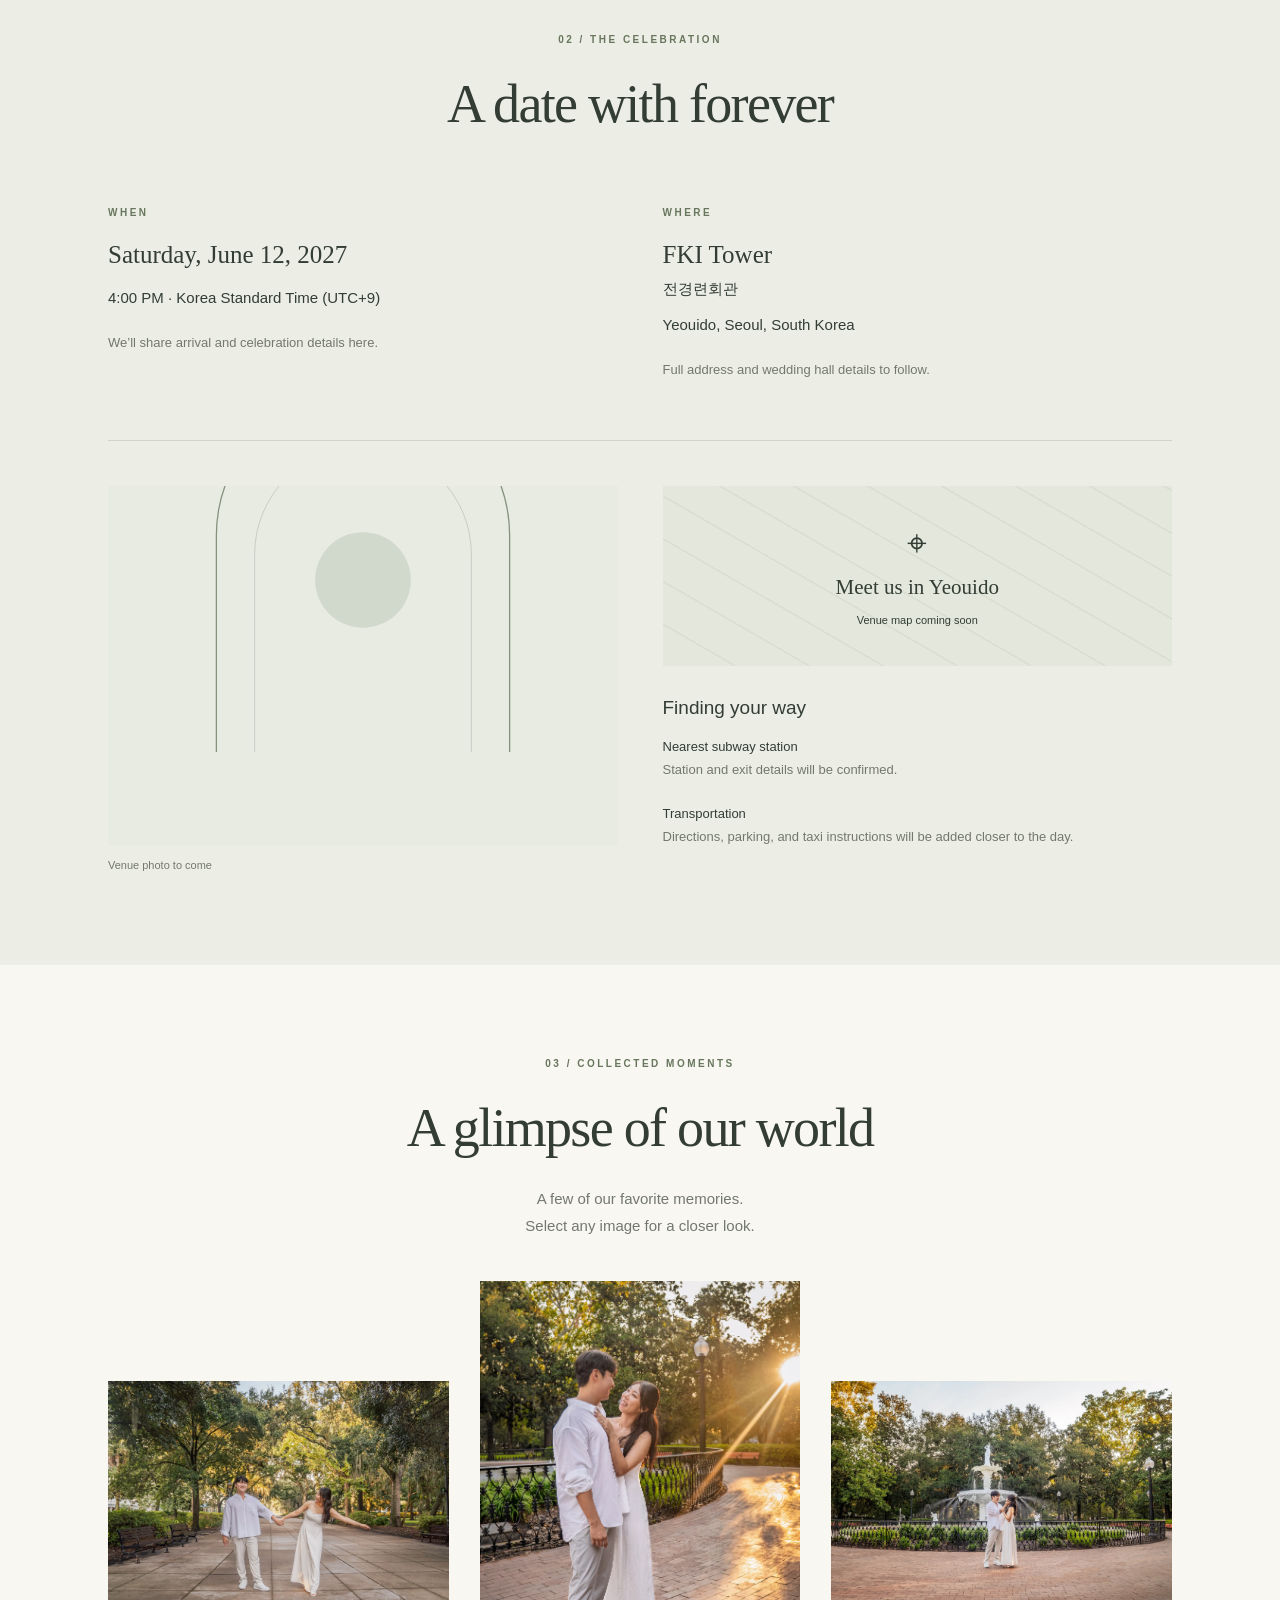
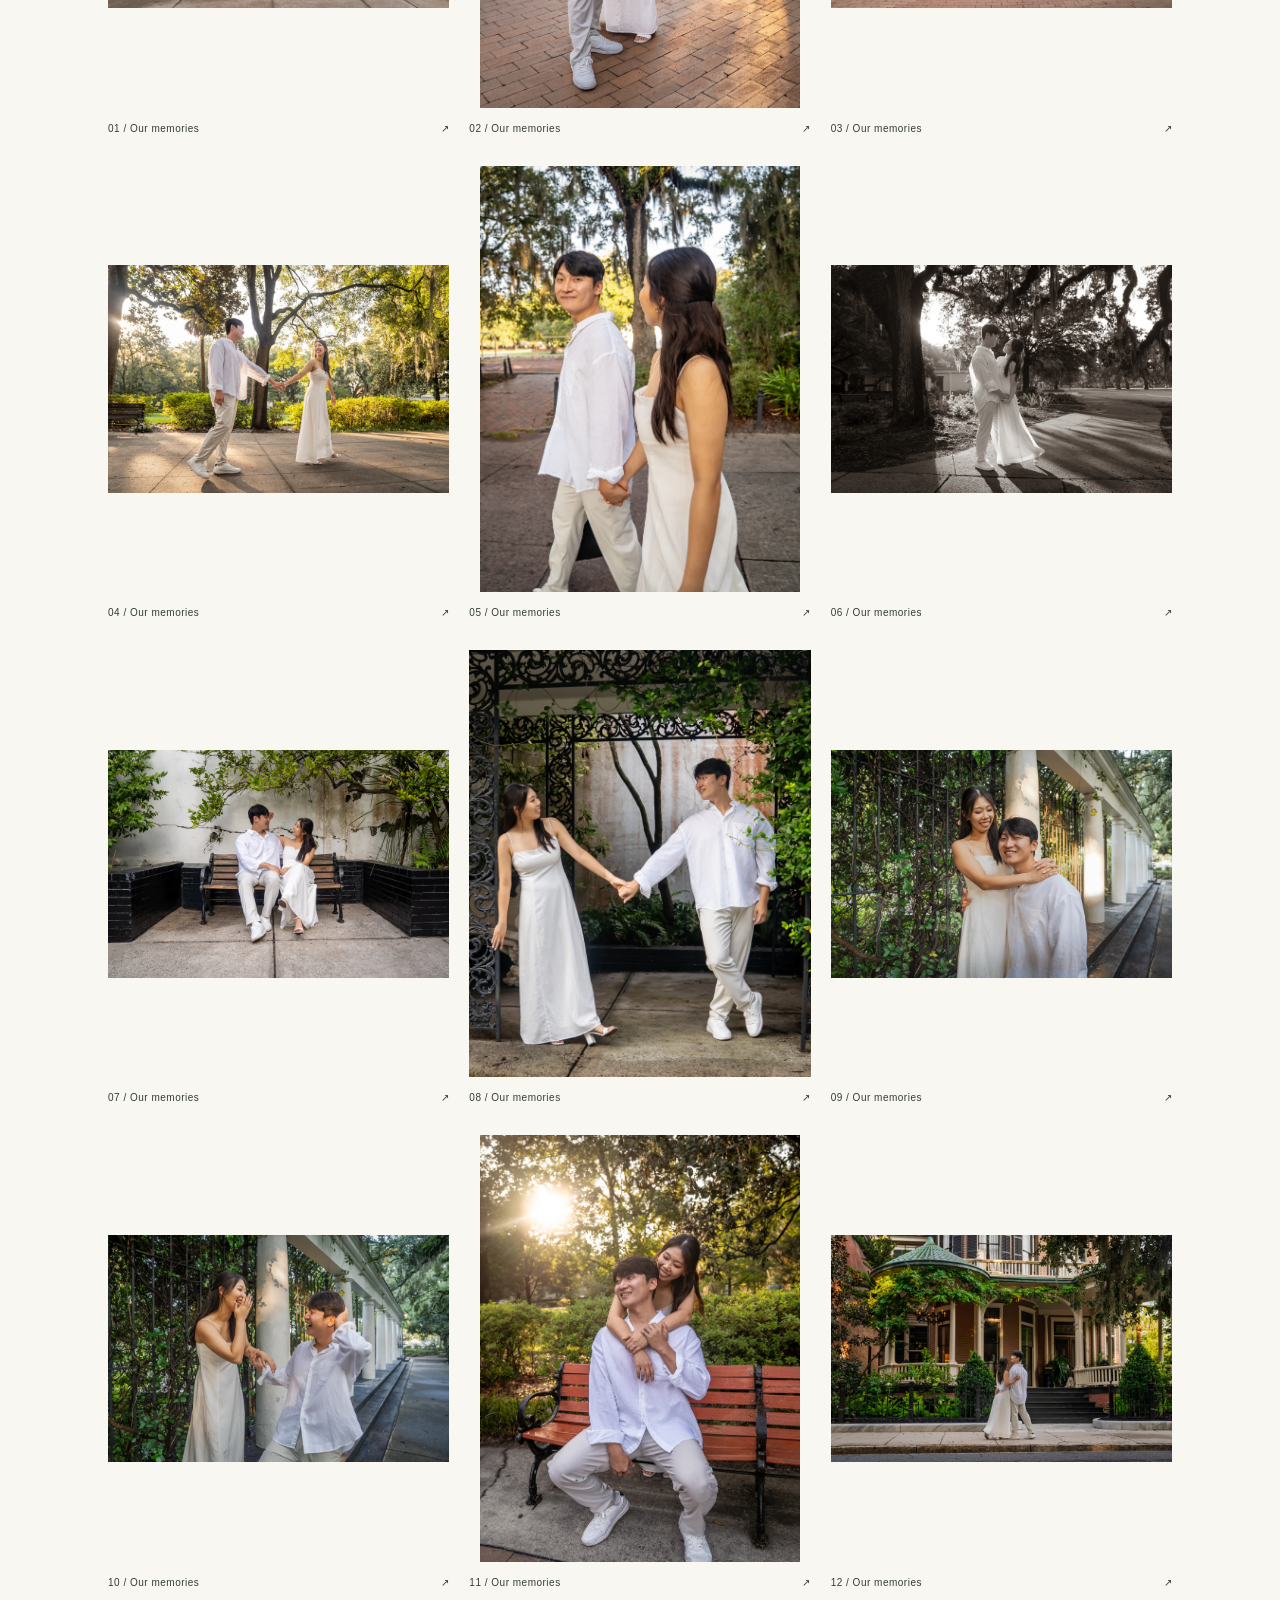
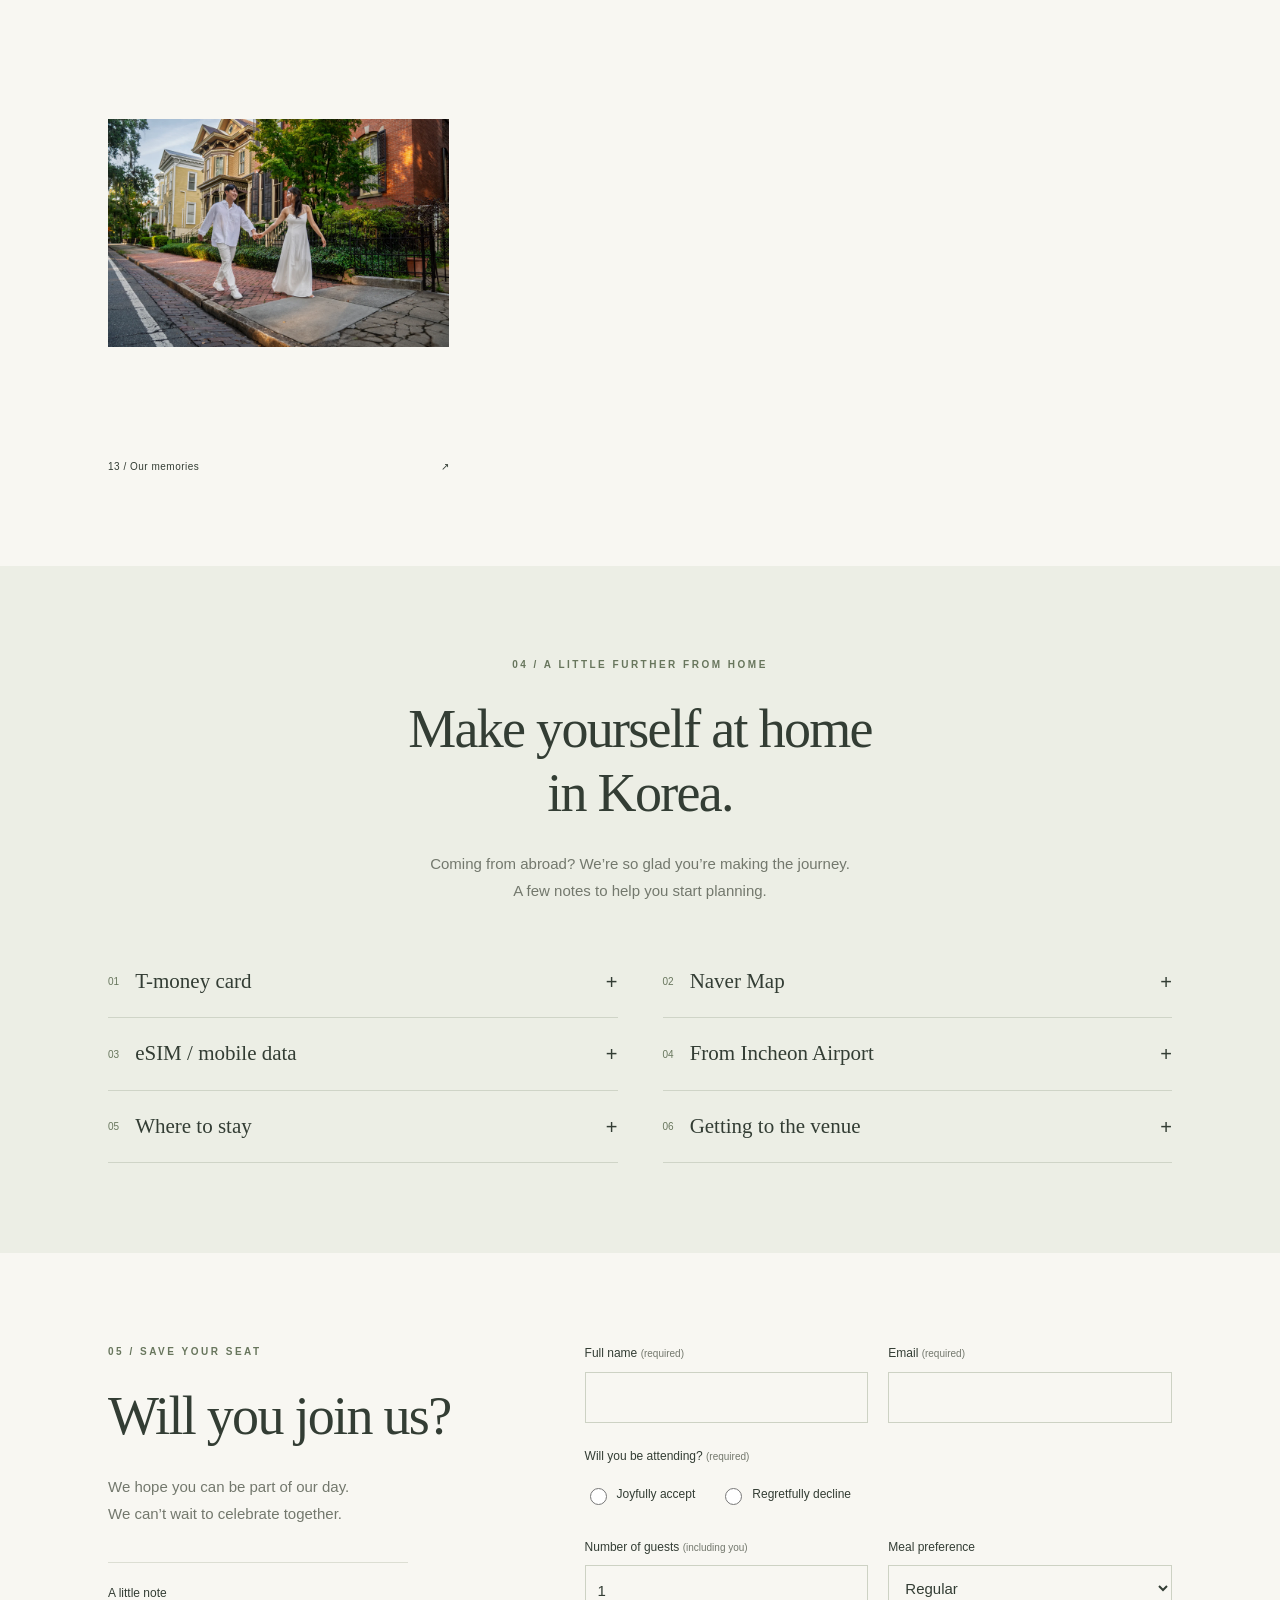
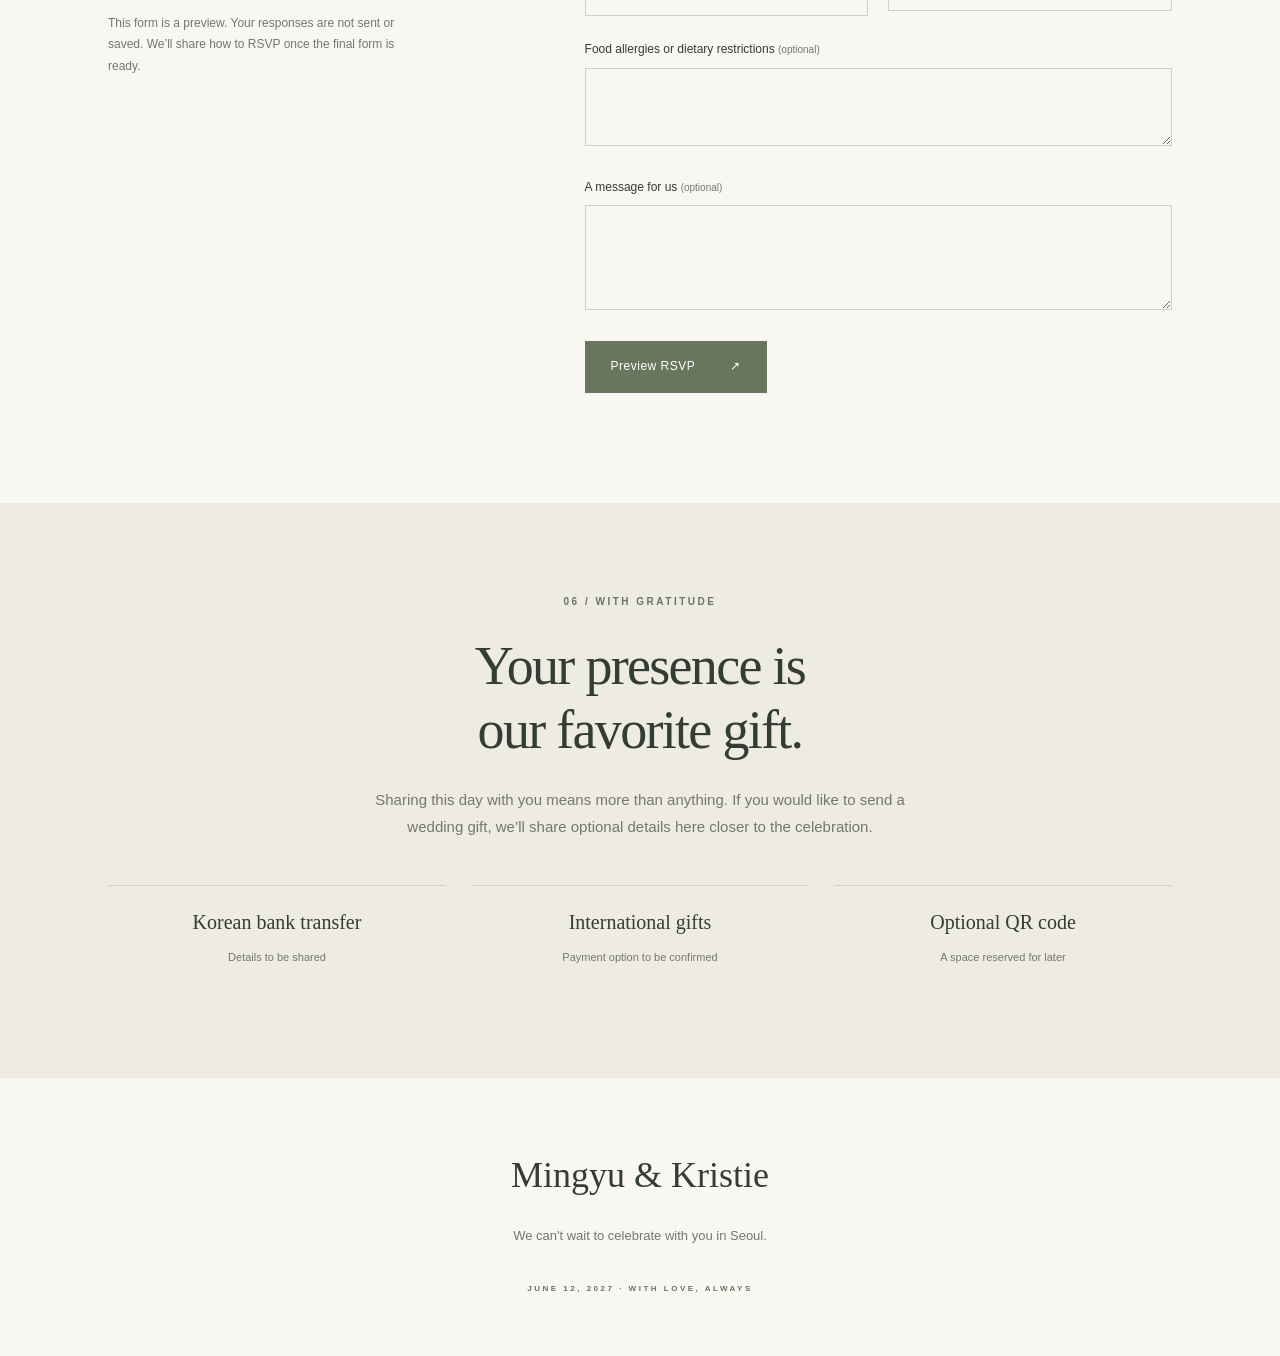
==== commit c282bb3e: "Use newly uploaded landing page photo for the homepage hero" ====
--- a/index.html
+++ b/index.html
@@ -23,7 +23,7 @@
 <main id="main">
 <section id="home" class="hero section-wrap">
   <div class="hero-copy"><p class="eyebrow">Together with our families</p><h1>Mingyu <em>&</em> Kristie</h1><p class="hero-subtitle">Min(gyu) & Min(ji)</p><p class="hero-invitation">A new chapter, together.</p><div class="hero-date">JUNE 12, 2027 <span>·</span> SEOUL, KOREA</div><a class="button" href="#wedding">Join us in Seoul <span aria-hidden="true">↗</span></a></div>
-  <figure class="hero-image"><img src="01-hero.jpg" alt="Min and Min holding hands on a tree-lined path" width="1800" height="1200" fetchpriority="high"><span class="image-note" aria-hidden="true">the beginning of always</span></figure>
+  <figure class="hero-image"><img src="hero-landing.webp" alt="Mingyu and Kristie walking hand in hand in front of a garden fountain" width="1800" height="1200" fetchpriority="high" style="object-position:50% 50%"><span class="image-note" aria-hidden="true">the beginning of always</span></figure>
   <a class="scroll-note" href="#welcome">A day to remember <span aria-hidden="true">↓</span></a>
 </section>
 <section id="welcome" class="welcome section-wrap reveal"><p class="eyebrow">You're invited</p><h2>Our favorite people.<br>One very special day.</h2><p>We’re getting married, and we’d love to have you by our side. Join us for a day of love, laughter, and new memories in the heart of Seoul.</p><p class="personal-note">With love, Mingyu and Kristie</p>
